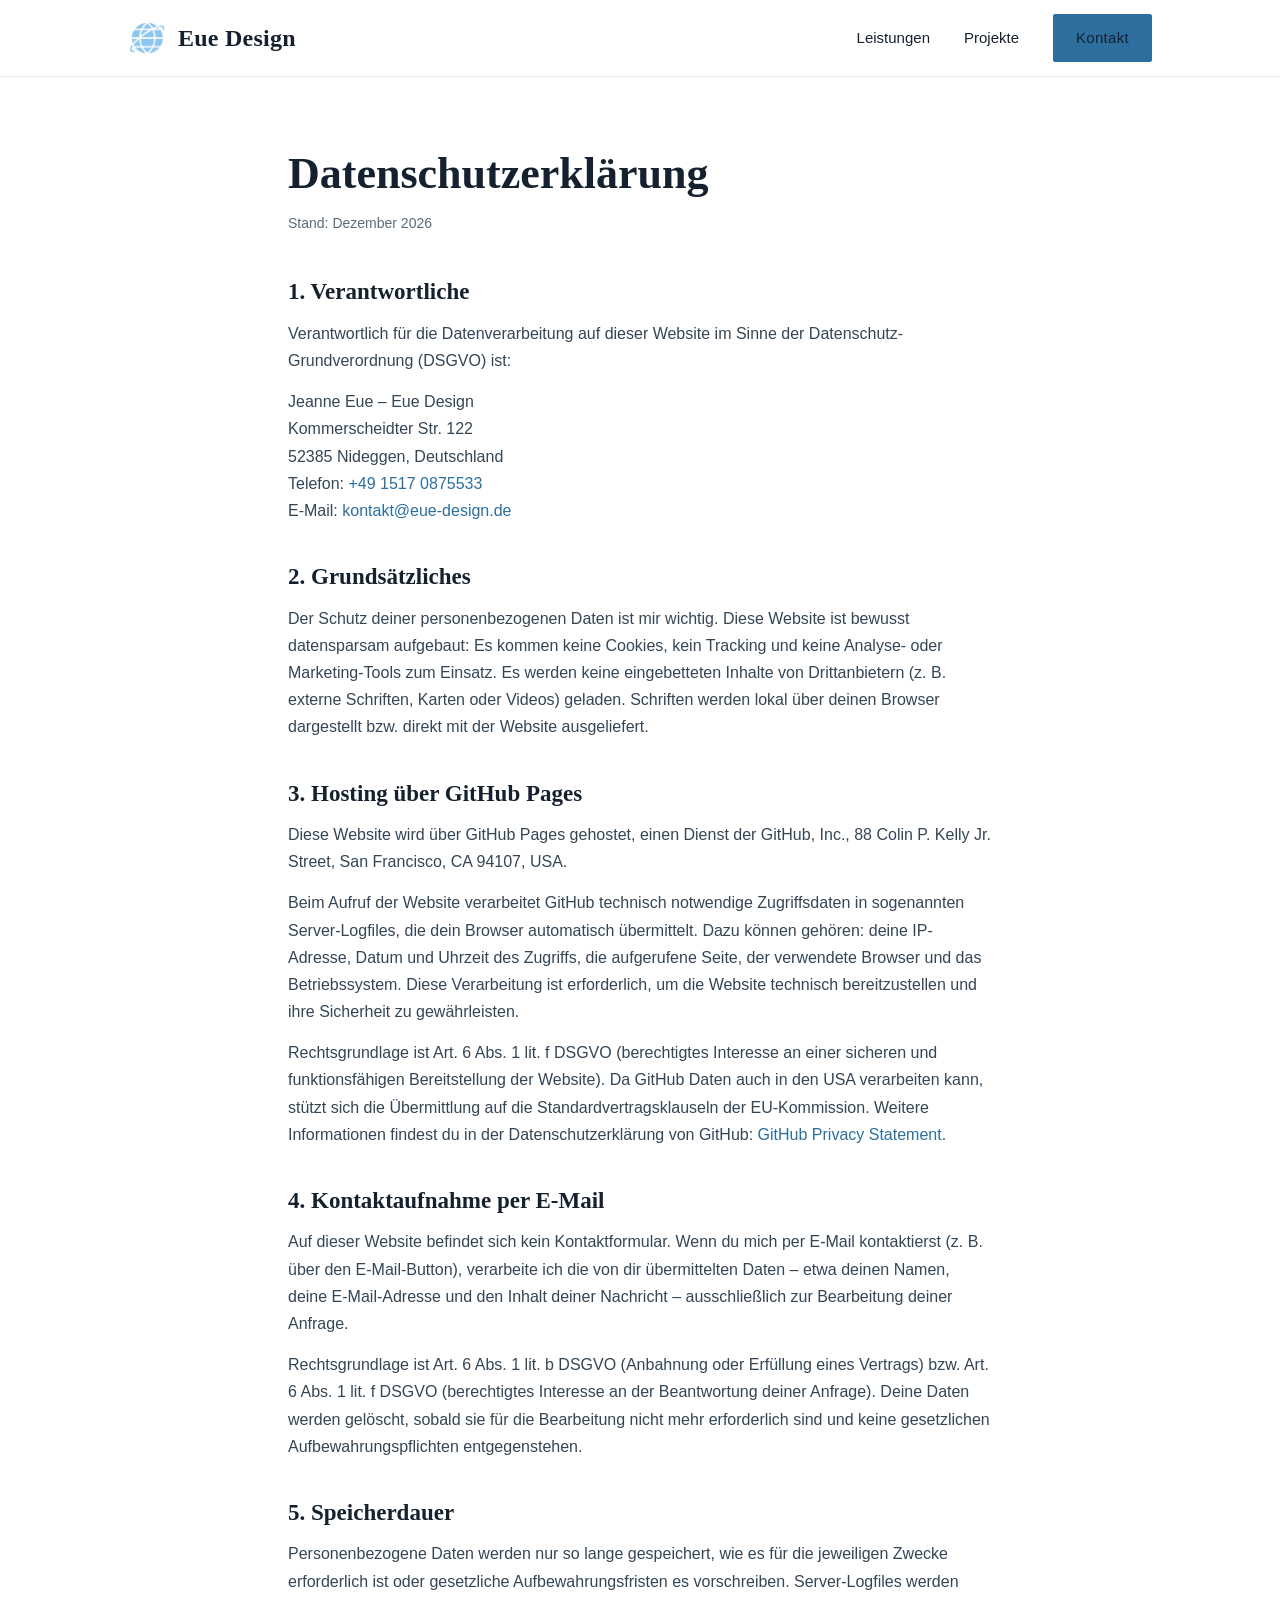
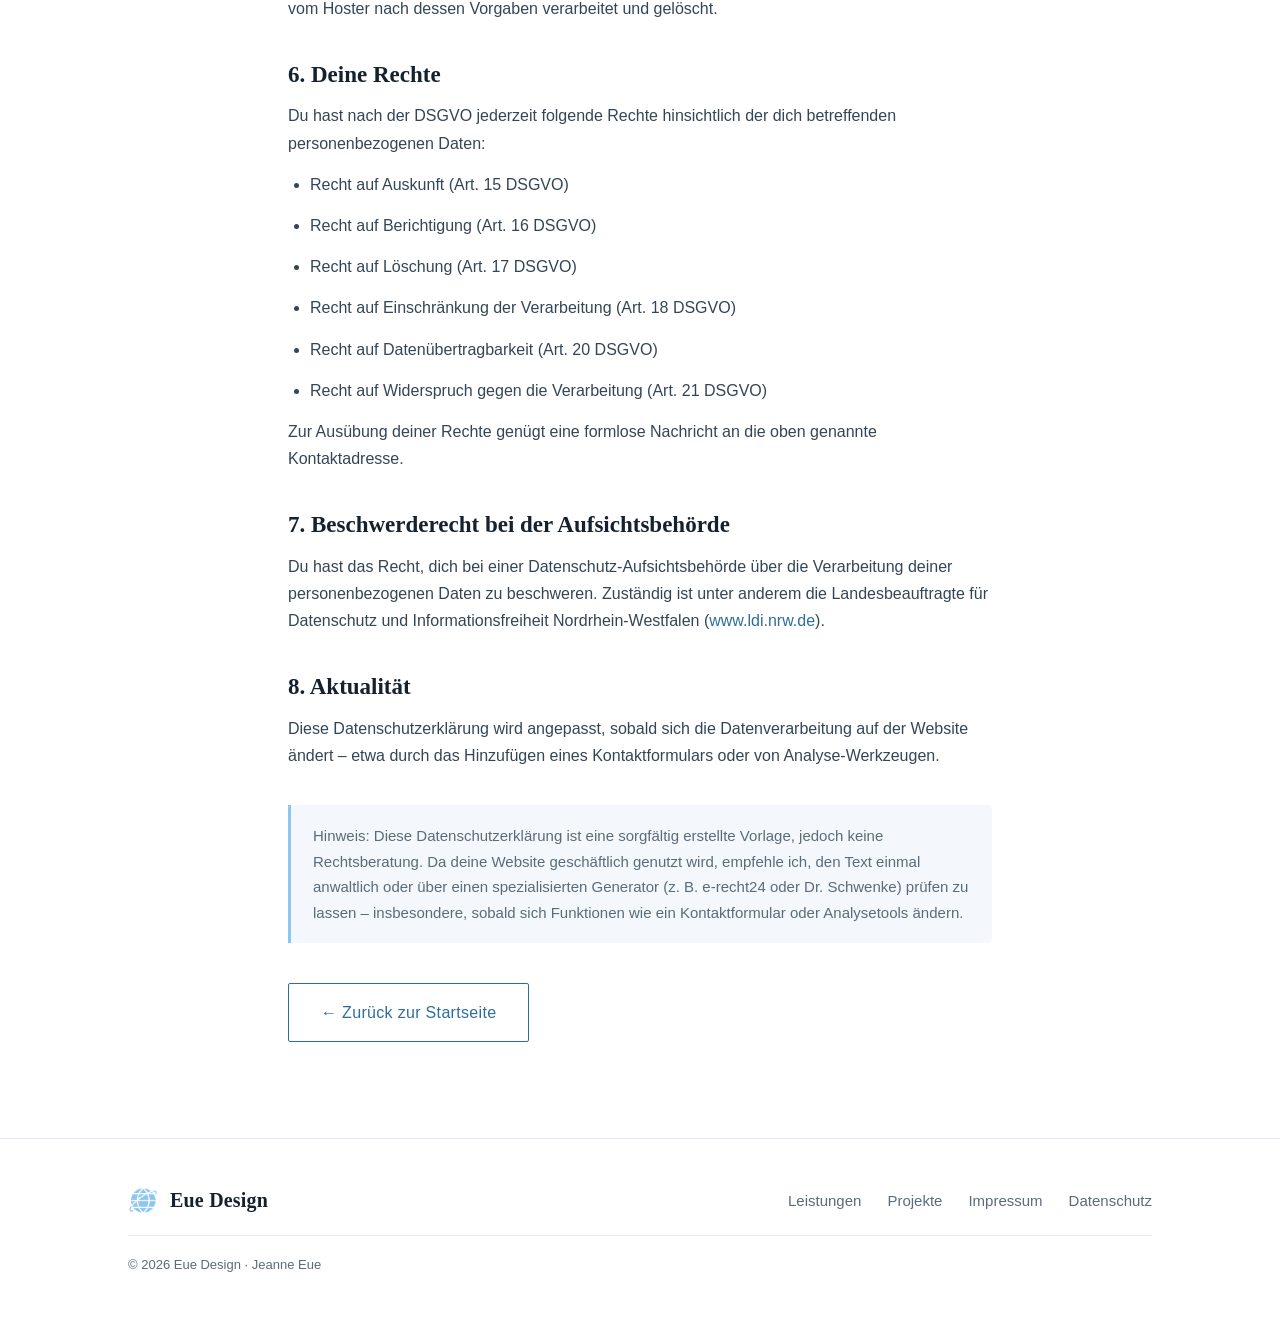
==== datenschutz.html @ 6520b59b "Erste Version" ====
<!DOCTYPE html>
<html lang="de">
<head>
  <meta charset="UTF-8">
  <meta name="viewport" content="width=device-width, initial-scale=1.0">
  <title>Datenschutzerklärung — Eue Design</title>
  <meta name="robots" content="noindex">
  <link rel="icon" type="image/png" href="assets/favicon.png">
  <link rel="stylesheet" href="styles.css">
</head>
<body>

  <header class="site-header">
    <div class="wrap">
      <a class="logo" href="index.html" aria-label="Eue Design Startseite">
        <img src="assets/globe.png" alt="">
        <span class="wordmark">Eue Design</span>
      </a>
      <nav class="nav" id="nav">
        <a href="index.html#leistungen">Leistungen</a>
        <a href="index.html#projekte">Projekte</a>
        <a class="btn btn-primary" href="index.html#kontakt">Kontakt</a>
      </nav>
    </div>
  </header>

  <main class="legal">
    <div class="wrap">
      <h1>Datenschutzerklärung</h1>
      <p class="updated">Stand: <span id="stand"></span></p>

      <h2>1. Verantwortliche</h2>
      <p>Verantwortlich für die Datenverarbeitung auf dieser Website im Sinne der Datenschutz-Grundverordnung (DSGVO) ist:</p>
      <p>
        Jeanne Eue – Eue Design<br>
        Kommerscheidter Str. 122<br>
        52385 Nideggen, Deutschland<br>
        Telefon: <a href="tel:+4915170875533">+49 1517 0875533</a><br>
        E-Mail: <a href="mailto:kontakt@eue-design.de">kontakt@eue-design.de</a>
      </p>

      <h2>2. Grundsätzliches</h2>
      <p>Der Schutz deiner personenbezogenen Daten ist mir wichtig. Diese Website ist bewusst datensparsam aufgebaut: Es kommen keine Cookies, kein Tracking und keine Analyse- oder Marketing-Tools zum Einsatz. Es werden keine eingebetteten Inhalte von Drittanbietern (z. B. externe Schriften, Karten oder Videos) geladen. Schriften werden lokal über deinen Browser dargestellt bzw. direkt mit der Website ausgeliefert.</p>

      <h2>3. Hosting über GitHub Pages</h2>
      <p>Diese Website wird über GitHub Pages gehostet, einen Dienst der GitHub, Inc., 88 Colin P. Kelly Jr. Street, San Francisco, CA 94107, USA.</p>
      <p>Beim Aufruf der Website verarbeitet GitHub technisch notwendige Zugriffsdaten in sogenannten Server-Logfiles, die dein Browser automatisch übermittelt. Dazu können gehören: deine IP-Adresse, Datum und Uhrzeit des Zugriffs, die aufgerufene Seite, der verwendete Browser und das Betriebssystem. Diese Verarbeitung ist erforderlich, um die Website technisch bereitzustellen und ihre Sicherheit zu gewährleisten.</p>
      <p>Rechtsgrundlage ist Art. 6 Abs. 1 lit. f DSGVO (berechtigtes Interesse an einer sicheren und funktionsfähigen Bereitstellung der Website). Da GitHub Daten auch in den USA verarbeiten kann, stützt sich die Übermittlung auf die Standardvertragsklauseln der EU-Kommission. Weitere Informationen findest du in der Datenschutzerklärung von GitHub: <a href="https://docs.github.com/de/site-policy/privacy-policies/github-general-privacy-statement" target="_blank" rel="noopener">GitHub Privacy Statement</a>.</p>

      <h2>4. Kontaktaufnahme per E-Mail</h2>
      <p>Auf dieser Website befindet sich kein Kontaktformular. Wenn du mich per E-Mail kontaktierst (z. B. über den E-Mail-Button), verarbeite ich die von dir übermittelten Daten – etwa deinen Namen, deine E-Mail-Adresse und den Inhalt deiner Nachricht – ausschließlich zur Bearbeitung deiner Anfrage.</p>
      <p>Rechtsgrundlage ist Art. 6 Abs. 1 lit. b DSGVO (Anbahnung oder Erfüllung eines Vertrags) bzw. Art. 6 Abs. 1 lit. f DSGVO (berechtigtes Interesse an der Beantwortung deiner Anfrage). Deine Daten werden gelöscht, sobald sie für die Bearbeitung nicht mehr erforderlich sind und keine gesetzlichen Aufbewahrungspflichten entgegenstehen.</p>

      <h2>5. Speicherdauer</h2>
      <p>Personenbezogene Daten werden nur so lange gespeichert, wie es für die jeweiligen Zwecke erforderlich ist oder gesetzliche Aufbewahrungsfristen es vorschreiben. Server-Logfiles werden vom Hoster nach dessen Vorgaben verarbeitet und gelöscht.</p>

      <h2>6. Deine Rechte</h2>
      <p>Du hast nach der DSGVO jederzeit folgende Rechte hinsichtlich der dich betreffenden personenbezogenen Daten:</p>
      <ul>
        <li>Recht auf Auskunft (Art. 15 DSGVO)</li>
        <li>Recht auf Berichtigung (Art. 16 DSGVO)</li>
        <li>Recht auf Löschung (Art. 17 DSGVO)</li>
        <li>Recht auf Einschränkung der Verarbeitung (Art. 18 DSGVO)</li>
        <li>Recht auf Datenübertragbarkeit (Art. 20 DSGVO)</li>
        <li>Recht auf Widerspruch gegen die Verarbeitung (Art. 21 DSGVO)</li>
      </ul>
      <p>Zur Ausübung deiner Rechte genügt eine formlose Nachricht an die oben genannte Kontaktadresse.</p>

      <h2>7. Beschwerderecht bei der Aufsichtsbehörde</h2>
      <p>Du hast das Recht, dich bei einer Datenschutz-Aufsichtsbehörde über die Verarbeitung deiner personenbezogenen Daten zu beschweren. Zuständig ist unter anderem die Landesbeauftragte für Datenschutz und Informationsfreiheit Nordrhein-Westfalen (<a href="https://www.ldi.nrw.de" target="_blank" rel="noopener">www.ldi.nrw.de</a>).</p>

      <h2>8. Aktualität</h2>
      <p>Diese Datenschutzerklärung wird angepasst, sobald sich die Datenverarbeitung auf der Website ändert – etwa durch das Hinzufügen eines Kontaktformulars oder von Analyse-Werkzeugen.</p>

      <div class="disclaimer">
        Hinweis: Diese Datenschutzerklärung ist eine sorgfältig erstellte Vorlage, jedoch keine Rechtsberatung. Da deine Website geschäftlich genutzt wird, empfehle ich, den Text einmal anwaltlich oder über einen spezialisierten Generator (z. B. e-recht24 oder Dr. Schwenke) prüfen zu lassen – insbesondere, sobald sich Funktionen wie ein Kontaktformular oder Analysetools ändern.
      </div>

      <a class="back btn btn-ghost" href="index.html">← Zurück zur Startseite</a>
    </div>
  </main>

  <footer class="site-footer">
    <div class="wrap">
      <a class="logo" href="index.html">
        <img src="assets/globe.png" alt="" style="width:30px;">
        <span class="wordmark">Eue Design</span>
      </a>
      <nav class="footer-links">
        <a href="index.html#leistungen">Leistungen</a>
        <a href="index.html#projekte">Projekte</a>
        <a href="impressum.html">Impressum</a>
        <a href="datenschutz.html">Datenschutz</a>
      </nav>
      <div class="footer-copy">© <span id="jahr"></span> Eue Design · Jeanne Eue</div>
    </div>
  </footer>
  <script>
    var d = new Date();
    document.getElementById('jahr').textContent = d.getFullYear();
    document.getElementById('stand').textContent =
      d.toLocaleDateString('de-DE', { month: 'long', year: 'numeric' });
  </script>
</body>
</html>
---- styles.css ----
/* =========================================================
   Eue Design — Stylesheet
   Farbpalette aus dem Logo abgeleitet.
   Keine externen Schriften/Anfragen (datenschutzfreundlich).
   ========================================================= */

/* --- OPTIONAL: Eigene Schriften selbst hosten -------------
   Möchtest du den exakten Logo-Look (z. B. Playfair Display)?
   Lade die .woff2-Dateien herunter, lege sie in /assets/fonts/
   und entferne die Kommentare unten. Dann bleibt alles lokal
   und datenschutzkonform (keine Google-Server).

@font-face {
  font-family: 'Playfair Display';
  src: url('assets/fonts/playfair-display.woff2') format('woff2');
  font-weight: 400 900;
  font-display: swap;
}
   Danach in --font-display 'Playfair Display' an erster Stelle ergänzen.
----------------------------------------------------------- */

:root {
  --ink:      #15212E;   /* Marineblau — Text & Überschriften */
  --accent:   #2C6E9E;   /* Tiefblau — Buttons, Links */
  --accent-d: #21567c;   /* Tiefblau dunkler — Hover */
  --sky:      #8CC7F1;   /* Logo-Blau — Akzente, Highlights */
  --soft:     #F4F8FC;   /* Soft-Blau — Flächen */
  --paper:    #FFFFFF;
  --muted:    #5A6B7B;   /* gedämpfter Text */
  --divider:  #E4EBF2;

  --font-display: 'Iowan Old Style', 'Palatino Linotype', 'Book Antiqua',
                  Palatino, Georgia, 'Times New Roman', serif;
  --font-body: -apple-system, BlinkMacSystemFont, 'Segoe UI', Roboto,
               Helvetica, Arial, sans-serif;

  --maxw: 1080px;
}

*, *::before, *::after { box-sizing: border-box; margin: 0; padding: 0; }

html { scroll-behavior: smooth; }

body {
  background: var(--paper);
  color: var(--ink);
  font-family: var(--font-body);
  font-size: 17px;
  line-height: 1.7;
  -webkit-font-smoothing: antialiased;
}

h1, h2, h3 { font-family: var(--font-display); font-weight: 700; line-height: 1.15; }

a { color: var(--accent); text-decoration: none; }
a:hover { color: var(--accent-d); }

img, svg { max-width: 100%; display: block; }

.wrap { max-width: var(--maxw); margin: 0 auto; padding: 0 28px; }

.eyebrow {
  font-family: var(--font-body);
  font-size: 13px;
  letter-spacing: 0.16em;
  text-transform: uppercase;
  color: var(--accent);
  font-weight: 600;
  margin-bottom: 14px;
}

/* --- Buttons ------------------------------------------- */
.btn {
  display: inline-block;
  font-family: var(--font-body);
  font-size: 16px;
  font-weight: 500;
  letter-spacing: 0.02em;
  padding: 15px 32px;
  border-radius: 2px;
  border: 1.5px solid var(--accent);
  cursor: pointer;
  transition: background .2s, color .2s, border-color .2s;
}
.btn-primary { background: var(--accent); color: #fff; }
.btn-primary:hover { background: var(--accent-d); border-color: var(--accent-d); color: #fff; }
.btn-ghost { background: transparent; color: var(--accent); }
.btn-ghost:hover { background: var(--accent); color: #fff; }

/* --- Header / Nav -------------------------------------- */
.site-header {
  position: sticky;
  top: 0;
  z-index: 50;
  background: rgba(255,255,255,0.92);
  backdrop-filter: saturate(140%) blur(8px);
  border-bottom: 1px solid var(--divider);
}
.site-header .wrap {
  display: flex;
  align-items: center;
  justify-content: space-between;
  height: 76px;
}
.logo {
  display: flex;
  align-items: center;
  gap: 12px;
  color: var(--ink);
}
.logo img { width: 38px; height: auto; }
.logo .wordmark {
  font-family: var(--font-display);
  font-size: 24px;
  font-weight: 700;
  letter-spacing: 0.01em;
}
.nav { display: flex; align-items: center; gap: 34px; }
.nav a {
  color: var(--ink);
  font-size: 15px;
  font-weight: 500;
  position: relative;
}
.nav a::after {
  content: '';
  position: absolute; left: 0; bottom: -6px;
  width: 0; height: 2px; background: var(--sky);
  transition: width .25s;
}
.nav a:hover::after { width: 100%; }
.nav .btn { padding: 10px 22px; font-size: 15px; }
.nav-toggle { display: none; background: none; border: none; cursor: pointer; color: var(--ink); }

/* --- Hero ---------------------------------------------- */
.hero {
  position: relative;
  overflow: hidden;
  background: var(--soft);
  border-bottom: 1px solid var(--divider);
}
.hero::after {           /* leiser Globus-Akzent */
  content: '';
  position: absolute;
  right: -120px; top: 50%;
  transform: translateY(-50%);
  width: 520px; height: 520px;
  background: url('assets/globe.png') no-repeat center / contain;
  opacity: 0.10;
  pointer-events: none;
}
.hero .wrap { padding-top: 96px; padding-bottom: 96px; position: relative; z-index: 1; }
.hero-inner { max-width: 680px; }
.hero h1 {
  font-size: clamp(40px, 6vw, 62px);
  margin-bottom: 22px;
}
.hero h1 .accent { color: var(--accent); }
.hero .lead {
  font-size: 21px;
  color: var(--muted);
  margin-bottom: 36px;
  max-width: 560px;
}
.hero-actions { display: flex; gap: 16px; flex-wrap: wrap; }

/* --- Section base -------------------------------------- */
section { padding: 92px 0; }
.section-head { max-width: 640px; margin-bottom: 56px; }
.section-head h2 { font-size: clamp(30px, 4vw, 40px); margin-bottom: 16px; }
.section-head p { color: var(--muted); font-size: 18px; }
.alt { background: var(--soft); }

/* --- Über mich ----------------------------------------- */
.about-grid {
  display: grid;
  grid-template-columns: 320px 1fr;
  gap: 60px;
  align-items: start;
}
.about-card {
  background: var(--ink);
  color: #fff;
  border-radius: 4px;
  padding: 40px 34px;
}
.about-card .globe {
  width: 76px; margin-bottom: 22px;
}
.about-card h3 {
  color: #fff; font-size: 24px; margin-bottom: 6px;
}
.about-card .role {
  color: var(--sky); font-size: 15px;
  letter-spacing: 0.04em; margin-bottom: 22px;
}
.about-card ul { list-style: none; }
.about-card li {
  padding: 9px 0;
  border-top: 1px solid rgba(255,255,255,0.12);
  font-size: 15px; color: #cfe2f2;
  display: flex; gap: 10px;
}
.about-card li::before { content: '→'; color: var(--sky); }
.about-text p { margin-bottom: 20px; color: #344656; font-size: 18px; }
.about-text p:first-child { font-size: 21px; color: var(--ink); }

/* --- Leistungen (Bausteine) ---------------------------- */
.bausteine {
  display: grid;
  grid-template-columns: repeat(4, 1fr);
  gap: 24px;
  margin-bottom: 80px;
}
.baustein {
  background: var(--paper);
  border: 1px solid var(--divider);
  border-radius: 4px;
  padding: 30px 26px;
  transition: transform .2s, box-shadow .2s, border-color .2s;
}
.baustein:hover {
  transform: translateY(-4px);
  border-color: var(--sky);
  box-shadow: 0 14px 30px rgba(21,33,46,0.07);
}
.baustein .num {
  font-family: var(--font-display);
  font-size: 15px; color: var(--sky); font-weight: 700;
}
.baustein h3 { font-size: 20px; margin: 10px 0 8px; }
.baustein p { font-size: 15px; color: var(--muted); }

/* --- Pakete -------------------------------------------- */
.pakete-head { margin-bottom: 36px; }
.pakete-head h3 { font-size: 26px; }
.pakete {
  display: grid;
  grid-template-columns: repeat(3, 1fr);
  gap: 26px;
  align-items: stretch;
}
.paket {
  border: 1px solid var(--divider);
  border-radius: 4px;
  padding: 38px 32px;
  background: var(--paper);
  display: flex; flex-direction: column;
}
.paket .label {
  font-size: 12px; letter-spacing: 0.14em; text-transform: uppercase;
  color: var(--muted); font-weight: 600; margin-bottom: 8px;
}
.paket .name { font-family: var(--font-display); font-size: 28px; font-weight: 700; }
.paket .tagline {
  color: var(--muted); font-size: 15px;
  padding-bottom: 24px; margin: 6px 0 24px;
  border-bottom: 1px solid var(--divider);
}
.paket .price {
  font-family: var(--font-display);
  font-size: 40px; font-weight: 700; color: var(--accent);
  line-height: 1;
}
.paket .price small { display:block; font-family: var(--font-body); font-size: 13px; font-weight: 400; color: var(--muted); margin-top: 6px; }
.paket ul { list-style: none; margin: 26px 0 30px; flex-grow: 1; }
.paket li {
  font-size: 15px; padding: 9px 0;
  border-bottom: 1px solid var(--divider);
  display: flex; gap: 11px; align-items: flex-start;
}
.paket li:last-child { border-bottom: none; }
.paket li::before { content: '✓'; color: var(--accent); font-weight: 700; flex-shrink: 0; }
.paket.featured {
  background: var(--ink);
  border-color: var(--ink);
  color: #fff;
  position: relative;
}
.paket.featured .name { color: #fff; }
.paket.featured .label { color: var(--sky); }
.paket.featured .tagline { color: #aebfcf; border-color: rgba(255,255,255,0.14); }
.paket.featured .price { color: var(--sky); }
.paket.featured li { border-color: rgba(255,255,255,0.12); color: #d8e6f2; }
.paket.featured li::before { color: var(--sky); }
.badge {
  position: absolute; top: 24px; right: 24px;
  background: var(--sky); color: var(--ink);
  font-size: 11px; font-weight: 700; letter-spacing: 0.08em;
  text-transform: uppercase; padding: 4px 11px; border-radius: 2px;
}

/* Redesign dezent */
.redesign-note {
  margin-top: 30px;
  border: 1px dashed var(--divider);
  border-radius: 4px;
  padding: 22px 26px;
  background: var(--paper);
  display: flex; flex-wrap: wrap; gap: 8px 18px; align-items: baseline;
}
.redesign-note .name { font-family: var(--font-display); font-size: 19px; font-weight: 700; }
.redesign-note p { color: var(--muted); font-size: 15px; flex: 1 1 320px; }
.redesign-note .price { color: var(--accent); font-weight: 600; }

/* --- Wartung ------------------------------------------- */
.wartung { margin-top: 80px; }
.wartung-grid {
  display: grid; grid-template-columns: repeat(2, 1fr); gap: 26px;
}
.wartung-card {
  border: 1px solid var(--divider); border-radius: 4px;
  padding: 30px 32px; background: var(--paper);
}
.wartung-card.plus { background: var(--soft); border-color: var(--sky); }
.wartung-card .for { font-size: 12px; letter-spacing: 0.12em; text-transform: uppercase; color: var(--muted); }
.wartung-card .name { font-family: var(--font-display); font-size: 21px; font-weight: 700; margin: 4px 0 2px; }
.wartung-card .price { font-family: var(--font-display); font-size: 26px; font-weight: 700; color: var(--accent); margin-bottom: 16px; }
.wartung-card .price small { font-family: var(--font-body); font-size: 13px; font-weight: 400; color: var(--muted); }
.wartung-card ul { list-style: none; }
.wartung-card li { font-size: 15px; color: var(--muted); padding: 5px 0; display: flex; gap: 10px; }
.wartung-card li::before { content: '·'; color: var(--accent); font-weight: 700; }

/* --- Projekte ------------------------------------------ */
.projekte-grid { display: grid; grid-template-columns: repeat(2, 1fr); gap: 36px; }
.projekt {
  border: 1px solid var(--divider); border-radius: 6px; overflow: hidden;
  background: var(--paper); transition: box-shadow .2s, transform .2s;
}
.projekt:hover { transform: translateY(-4px); box-shadow: 0 18px 40px rgba(21,33,46,0.09); }
.projekt .thumb { aspect-ratio: 800 / 560; background: var(--soft); }
.projekt .thumb img { width: 100%; height: 100%; object-fit: cover; }
.projekt .body { padding: 28px 30px 32px; }
.projekt .kind { font-size: 12px; letter-spacing: 0.12em; text-transform: uppercase; color: var(--accent); font-weight: 600; }
.projekt h3 { font-size: 23px; margin: 8px 0 10px; }
.projekt p { color: var(--muted); font-size: 16px; }

/* --- Kontakt CTA --------------------------------------- */
.cta {
  background: var(--ink);
  color: #fff;
  text-align: center;
  position: relative; overflow: hidden;
}
.cta::after {
  content: ''; position: absolute; left: 50%; top: -160px;
  transform: translateX(-50%);
  width: 520px; height: 520px;
  background: url('assets/globe.png') no-repeat center / contain;
  opacity: 0.08; pointer-events: none;
}
.cta .wrap { position: relative; z-index: 1; }
.cta h2 { color: #fff; font-size: clamp(32px, 5vw, 46px); margin-bottom: 18px; }
.cta p { color: #b9cad9; font-size: 19px; max-width: 540px; margin: 0 auto 36px; }
.cta .btn-primary { background: var(--sky); color: var(--ink); border-color: var(--sky); }
.cta .btn-primary:hover { background: #fff; border-color: #fff; }
.cta .mail { display: block; margin-top: 22px; color: var(--sky); font-size: 15px; }

/* --- Footer -------------------------------------------- */
.site-footer {
  background: var(--paper);
  border-top: 1px solid var(--divider);
  padding: 44px 0;
}
.site-footer .wrap {
  display: flex; justify-content: space-between; align-items: center;
  flex-wrap: wrap; gap: 18px;
}
.site-footer .logo .wordmark { font-size: 20px; }
.footer-links { display: flex; gap: 26px; flex-wrap: wrap; }
.footer-links a { color: var(--muted); font-size: 15px; }
.footer-links a:hover { color: var(--accent); }
.footer-copy { width: 100%; color: var(--muted); font-size: 13px; padding-top: 18px; border-top: 1px solid var(--divider); }

/* --- Rechtsseiten (Impressum/Datenschutz) -------------- */
.legal { padding: 72px 0 96px; }
.legal .wrap { max-width: 760px; }
.legal h1 { font-size: clamp(32px, 5vw, 44px); margin-bottom: 12px; }
.legal .updated { color: var(--muted); font-size: 14px; margin-bottom: 44px; }
.legal h2 { font-size: 23px; margin: 40px 0 14px; }
.legal h3 { font-size: 18px; margin: 26px 0 8px; font-family: var(--font-body); font-weight: 600; }
.legal p, .legal li { color: #344656; font-size: 16px; margin-bottom: 14px; }
.legal ul { padding-left: 22px; margin-bottom: 14px; }
.legal a { word-break: break-word; }
.legal .back { display: inline-block; margin-top: 40px; }
.legal .disclaimer {
  background: var(--soft); border-left: 3px solid var(--sky);
  padding: 18px 22px; border-radius: 0 4px 4px 0; font-size: 15px; color: var(--muted);
  margin-top: 36px;
}

/* --- Responsive ---------------------------------------- */
@media (max-width: 900px) {
  .bausteine { grid-template-columns: repeat(2, 1fr); }
  .pakete { grid-template-columns: 1fr; }
  .about-grid { grid-template-columns: 1fr; gap: 36px; }
  .wartung-grid, .projekte-grid { grid-template-columns: 1fr; }
}
@media (max-width: 680px) {
  body { font-size: 16px; }
  .nav { display: none; }
  .nav.open {
    display: flex; flex-direction: column; align-items: flex-start;
    position: absolute; top: 76px; left: 0; right: 0;
    background: var(--paper); border-bottom: 1px solid var(--divider);
    padding: 22px 28px; gap: 18px;
  }
  .nav-toggle { display: block; }
  .bausteine { grid-template-columns: 1fr; }
  section { padding: 64px 0; }
  .hero .wrap { padding-top: 64px; padding-bottom: 64px; }
}

@media (prefers-reduced-motion: reduce) {
  html { scroll-behavior: auto; }
  * { transition: none !important; }
}
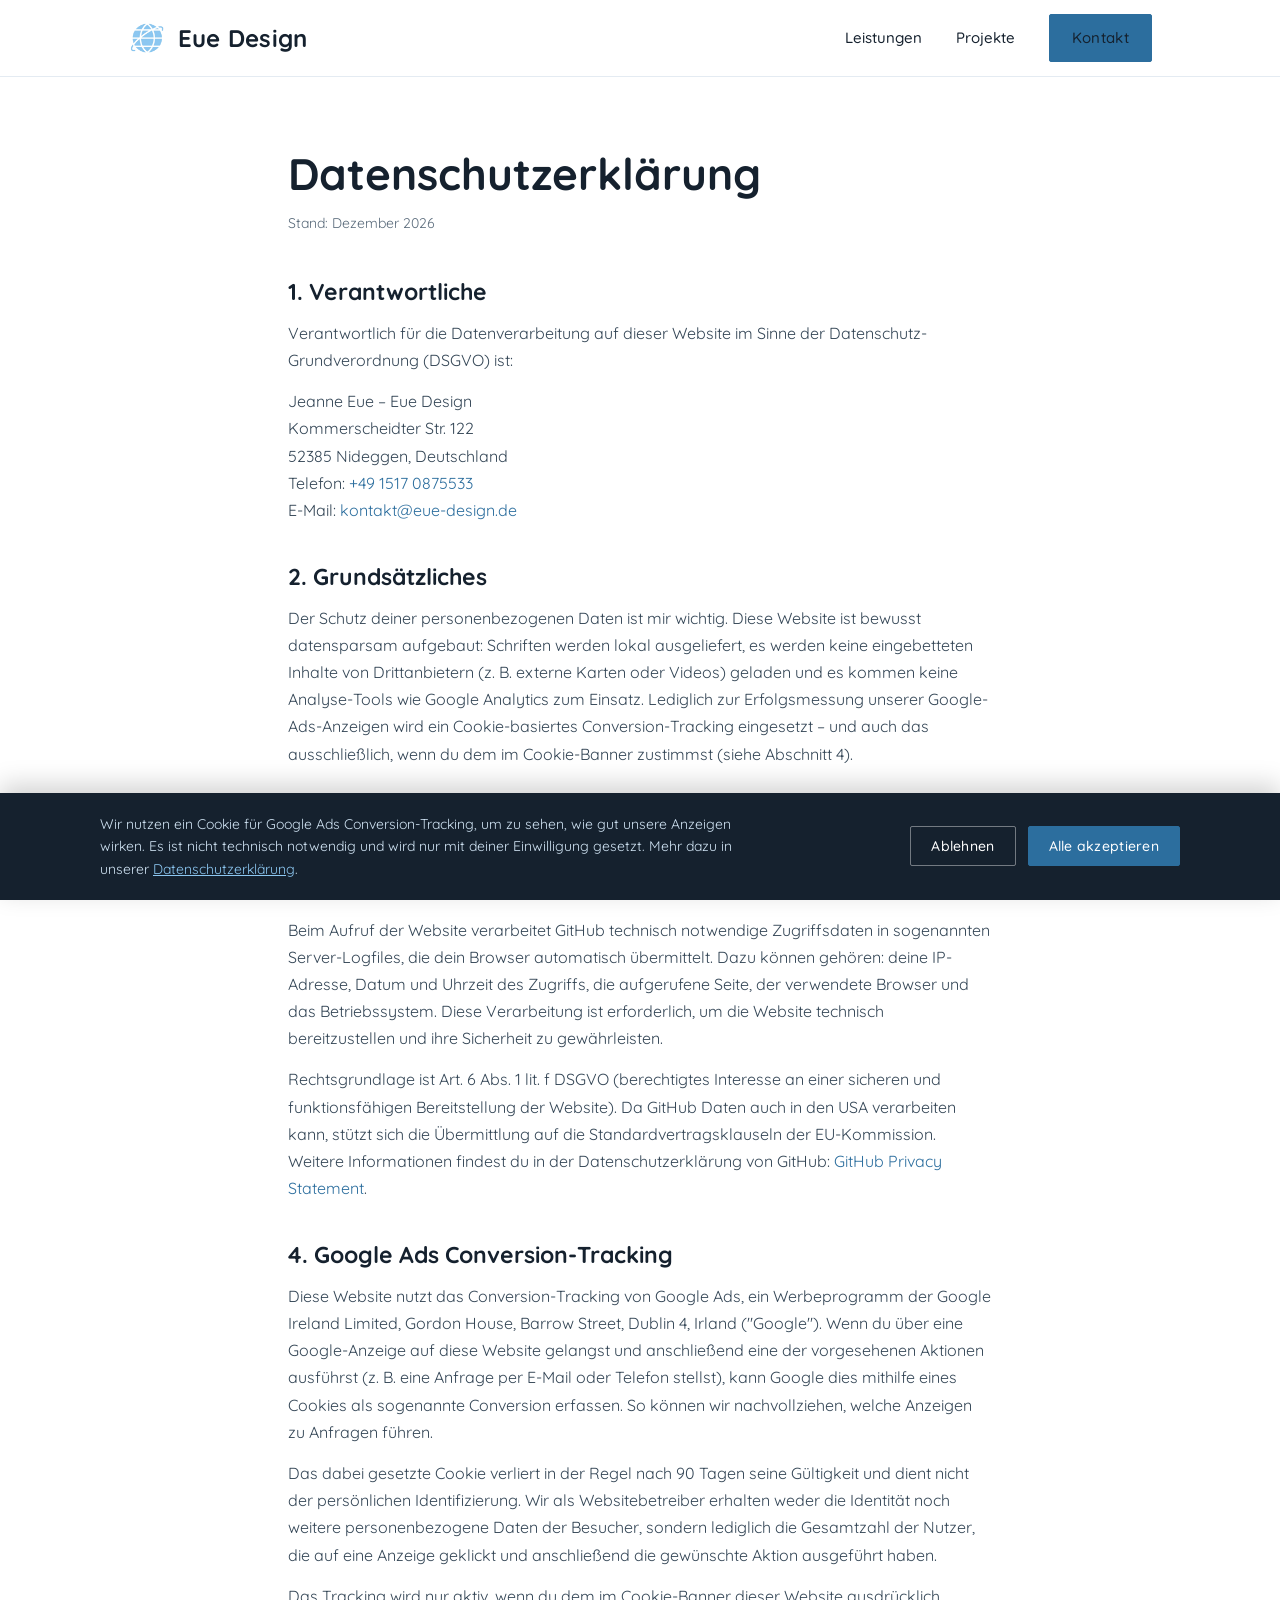
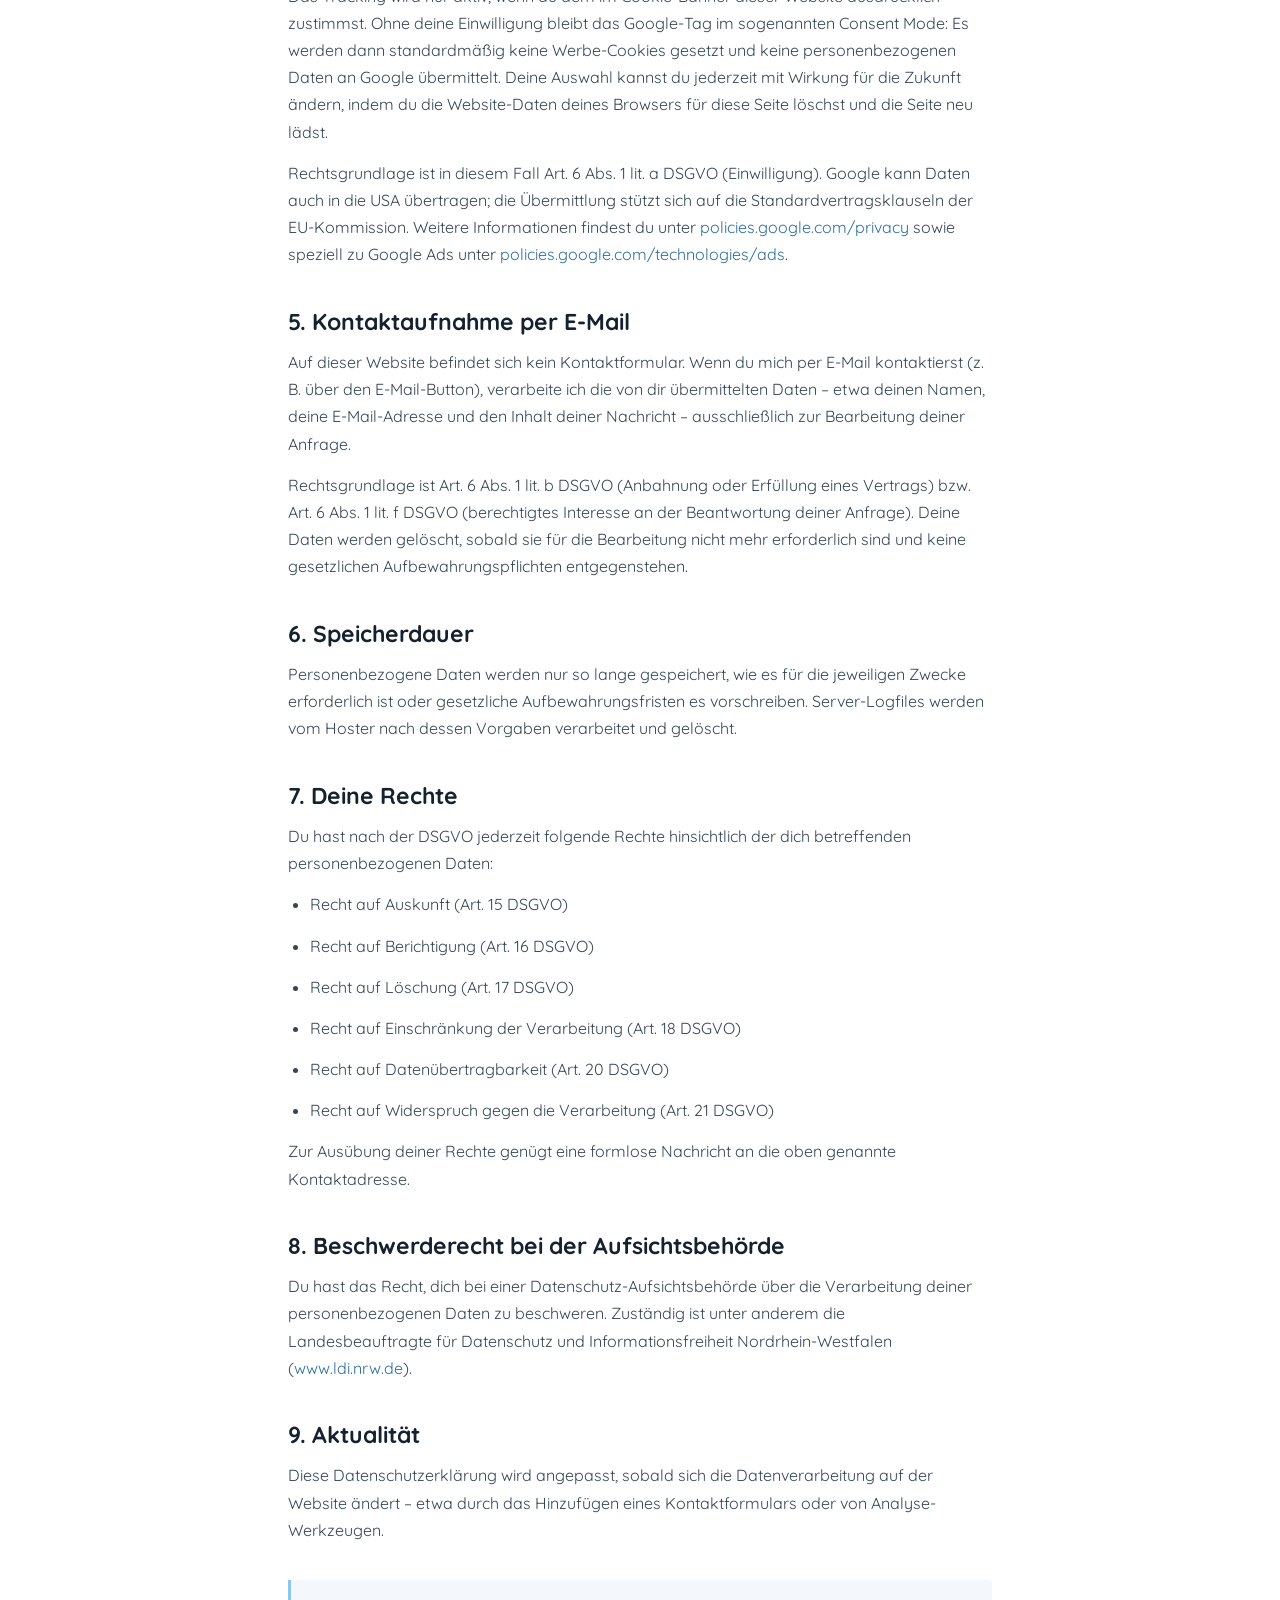
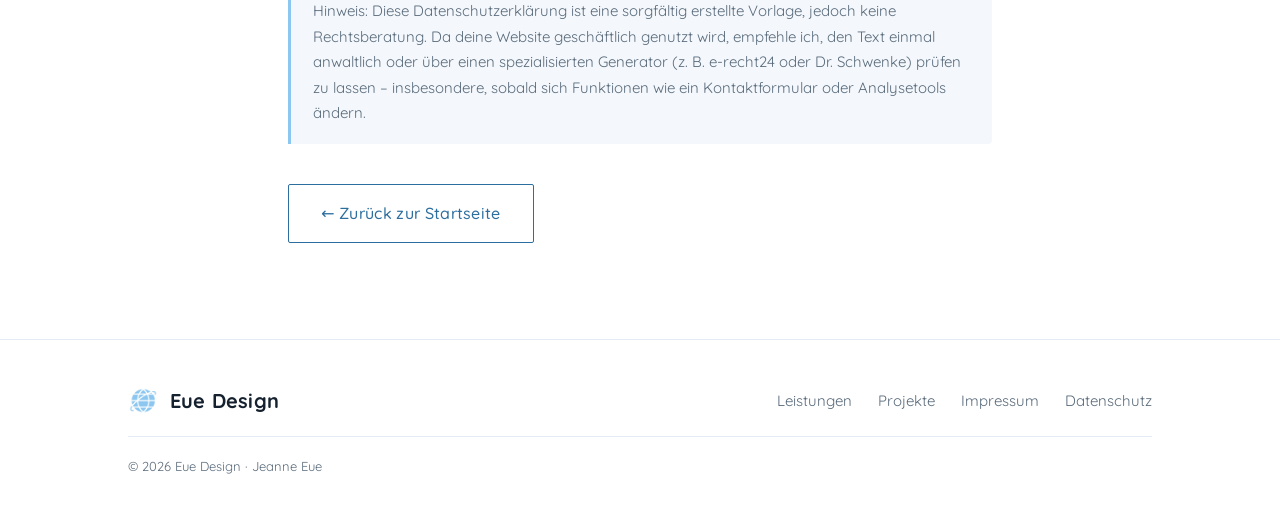
==== commit d4196b20: "claude_16.08." ====
--- a/datenschutz.html
+++ b/datenschutz.html
@@ -2,6 +2,23 @@
 <html lang="de">
 <head>
   <meta charset="UTF-8">
+  <!-- Google tag (gtag.js) — Consent Mode v2: Standard verweigert, bis eine
+       Einwilligung (Cookie-Banner) vorliegt. Siehe Hinweis dazu im Chat. -->
+  <script>
+    window.dataLayer = window.dataLayer || [];
+    function gtag(){dataLayer.push(arguments);}
+    gtag('consent', 'default', {
+      'ad_storage': 'denied',
+      'ad_user_data': 'denied',
+      'ad_personalization': 'denied',
+      'analytics_storage': 'denied'
+    });
+  </script>
+  <script async src="https://www.googletagmanager.com/gtag/js?id=AW-18000222851"></script>
+  <script>
+    gtag('js', new Date());
+    gtag('config', 'AW-18000222851');
+  </script>
   <meta name="viewport" content="width=device-width, initial-scale=1.0">
   <title>Datenschutzerklärung — Eue Design</title>
   <meta name="robots" content="noindex">
@@ -40,21 +57,27 @@
       </p>
 
       <h2>2. Grundsätzliches</h2>
-      <p>Der Schutz deiner personenbezogenen Daten ist mir wichtig. Diese Website ist bewusst datensparsam aufgebaut: Es kommen keine Cookies, kein Tracking und keine Analyse- oder Marketing-Tools zum Einsatz. Es werden keine eingebetteten Inhalte von Drittanbietern (z. B. externe Schriften, Karten oder Videos) geladen. Schriften werden lokal über deinen Browser dargestellt bzw. direkt mit der Website ausgeliefert.</p>
+      <p>Der Schutz deiner personenbezogenen Daten ist mir wichtig. Diese Website ist bewusst datensparsam aufgebaut: Schriften werden lokal ausgeliefert, es werden keine eingebetteten Inhalte von Drittanbietern (z. B. externe Karten oder Videos) geladen und es kommen keine Analyse-Tools wie Google Analytics zum Einsatz. Lediglich zur Erfolgsmessung unserer Google-Ads-Anzeigen wird ein Cookie-basiertes Conversion-Tracking eingesetzt – und auch das ausschließlich, wenn du dem im Cookie-Banner zustimmst (siehe Abschnitt 4).</p>
 
       <h2>3. Hosting über GitHub Pages</h2>
       <p>Diese Website wird über GitHub Pages gehostet, einen Dienst der GitHub, Inc., 88 Colin P. Kelly Jr. Street, San Francisco, CA 94107, USA.</p>
       <p>Beim Aufruf der Website verarbeitet GitHub technisch notwendige Zugriffsdaten in sogenannten Server-Logfiles, die dein Browser automatisch übermittelt. Dazu können gehören: deine IP-Adresse, Datum und Uhrzeit des Zugriffs, die aufgerufene Seite, der verwendete Browser und das Betriebssystem. Diese Verarbeitung ist erforderlich, um die Website technisch bereitzustellen und ihre Sicherheit zu gewährleisten.</p>
       <p>Rechtsgrundlage ist Art. 6 Abs. 1 lit. f DSGVO (berechtigtes Interesse an einer sicheren und funktionsfähigen Bereitstellung der Website). Da GitHub Daten auch in den USA verarbeiten kann, stützt sich die Übermittlung auf die Standardvertragsklauseln der EU-Kommission. Weitere Informationen findest du in der Datenschutzerklärung von GitHub: <a href="https://docs.github.com/de/site-policy/privacy-policies/github-general-privacy-statement" target="_blank" rel="noopener">GitHub Privacy Statement</a>.</p>
 
-      <h2>4. Kontaktaufnahme per E-Mail</h2>
+      <h2>4. Google Ads Conversion-Tracking</h2>
+      <p>Diese Website nutzt das Conversion-Tracking von Google Ads, ein Werbeprogramm der Google Ireland Limited, Gordon House, Barrow Street, Dublin 4, Irland ("Google"). Wenn du über eine Google-Anzeige auf diese Website gelangst und anschließend eine der vorgesehenen Aktionen ausführst (z. B. eine Anfrage per E-Mail oder Telefon stellst), kann Google dies mithilfe eines Cookies als sogenannte Conversion erfassen. So können wir nachvollziehen, welche Anzeigen zu Anfragen führen.</p>
+      <p>Das dabei gesetzte Cookie verliert in der Regel nach 90 Tagen seine Gültigkeit und dient nicht der persönlichen Identifizierung. Wir als Websitebetreiber erhalten weder die Identität noch weitere personenbezogene Daten der Besucher, sondern lediglich die Gesamtzahl der Nutzer, die auf eine Anzeige geklickt und anschließend die gewünschte Aktion ausgeführt haben.</p>
+      <p>Das Tracking wird nur aktiv, wenn du dem im Cookie-Banner dieser Website ausdrücklich zustimmst. Ohne deine Einwilligung bleibt das Google-Tag im sogenannten Consent Mode: Es werden dann standardmäßig keine Werbe-Cookies gesetzt und keine personenbezogenen Daten an Google übermittelt. Deine Auswahl kannst du jederzeit mit Wirkung für die Zukunft ändern, indem du die Website-Daten deines Browsers für diese Seite löschst und die Seite neu lädst.</p>
+      <p>Rechtsgrundlage ist in diesem Fall Art. 6 Abs. 1 lit. a DSGVO (Einwilligung). Google kann Daten auch in die USA übertragen; die Übermittlung stützt sich auf die Standardvertragsklauseln der EU-Kommission. Weitere Informationen findest du unter <a href="https://policies.google.com/privacy" target="_blank" rel="noopener">policies.google.com/privacy</a> sowie speziell zu Google Ads unter <a href="https://policies.google.com/technologies/ads" target="_blank" rel="noopener">policies.google.com/technologies/ads</a>.</p>
+
+      <h2>5. Kontaktaufnahme per E-Mail</h2>
       <p>Auf dieser Website befindet sich kein Kontaktformular. Wenn du mich per E-Mail kontaktierst (z. B. über den E-Mail-Button), verarbeite ich die von dir übermittelten Daten – etwa deinen Namen, deine E-Mail-Adresse und den Inhalt deiner Nachricht – ausschließlich zur Bearbeitung deiner Anfrage.</p>
       <p>Rechtsgrundlage ist Art. 6 Abs. 1 lit. b DSGVO (Anbahnung oder Erfüllung eines Vertrags) bzw. Art. 6 Abs. 1 lit. f DSGVO (berechtigtes Interesse an der Beantwortung deiner Anfrage). Deine Daten werden gelöscht, sobald sie für die Bearbeitung nicht mehr erforderlich sind und keine gesetzlichen Aufbewahrungspflichten entgegenstehen.</p>
 
-      <h2>5. Speicherdauer</h2>
+      <h2>6. Speicherdauer</h2>
       <p>Personenbezogene Daten werden nur so lange gespeichert, wie es für die jeweiligen Zwecke erforderlich ist oder gesetzliche Aufbewahrungsfristen es vorschreiben. Server-Logfiles werden vom Hoster nach dessen Vorgaben verarbeitet und gelöscht.</p>
 
-      <h2>6. Deine Rechte</h2>
+      <h2>7. Deine Rechte</h2>
       <p>Du hast nach der DSGVO jederzeit folgende Rechte hinsichtlich der dich betreffenden personenbezogenen Daten:</p>
       <ul>
         <li>Recht auf Auskunft (Art. 15 DSGVO)</li>
@@ -66,10 +89,10 @@
       </ul>
       <p>Zur Ausübung deiner Rechte genügt eine formlose Nachricht an die oben genannte Kontaktadresse.</p>
 
-      <h2>7. Beschwerderecht bei der Aufsichtsbehörde</h2>
+      <h2>8. Beschwerderecht bei der Aufsichtsbehörde</h2>
       <p>Du hast das Recht, dich bei einer Datenschutz-Aufsichtsbehörde über die Verarbeitung deiner personenbezogenen Daten zu beschweren. Zuständig ist unter anderem die Landesbeauftragte für Datenschutz und Informationsfreiheit Nordrhein-Westfalen (<a href="https://www.ldi.nrw.de" target="_blank" rel="noopener">www.ldi.nrw.de</a>).</p>
 
-      <h2>8. Aktualität</h2>
+      <h2>9. Aktualität</h2>
       <p>Diese Datenschutzerklärung wird angepasst, sobald sich die Datenverarbeitung auf der Website ändert – etwa durch das Hinzufügen eines Kontaktformulars oder von Analyse-Werkzeugen.</p>
 
       <div class="disclaimer">
@@ -101,5 +124,62 @@
     document.getElementById('stand').textContent =
       d.toLocaleDateString('de-DE', { month: 'long', year: 'numeric' });
   </script>
+
+  <!-- COOKIE-CONSENT-BANNER (Google Ads Conversion-Tracking) -->
+  <div class="cookie-banner" id="cookieBanner" role="dialog" aria-live="polite" aria-label="Cookie-Einwilligung">
+    <div class="cookie-banner-inner">
+      <p>Wir nutzen ein Cookie für Google Ads Conversion-Tracking, um zu sehen, wie gut unsere Anzeigen wirken. Es ist nicht technisch notwendig und wird nur mit deiner Einwilligung gesetzt. Mehr dazu in unserer <a href="datenschutz.html">Datenschutzerklärung</a>.</p>
+      <div class="cookie-banner-actions">
+        <button type="button" class="btn btn-ghost" id="cookieDecline">Ablehnen</button>
+        <button type="button" class="btn btn-primary" id="cookieAccept">Alle akzeptieren</button>
+      </div>
+    </div>
+  </div>
+  <script>
+    (function () {
+      var KEY = 'eue_cookie_consent'; // 'granted' | 'denied'
+      var banner = document.getElementById('cookieBanner');
+      if (!banner) return;
+
+      function applyConsent(state) {
+        if (typeof gtag === 'function') {
+          gtag('consent', 'update', {
+            'ad_storage': state,
+            'ad_user_data': state,
+            'ad_personalization': state,
+            'analytics_storage': state
+          });
+        }
+      }
+      function hideBanner() {
+        banner.classList.remove('visible');
+        document.body.classList.remove('cookie-banner-open');
+      }
+      function showBanner() {
+        banner.classList.add('visible');
+        document.body.classList.add('cookie-banner-open');
+      }
+
+      var saved = null;
+      try { saved = localStorage.getItem(KEY); } catch (e) {}
+
+      if (saved === 'granted' || saved === 'denied') {
+        applyConsent(saved);
+      } else {
+        showBanner();
+      }
+
+      document.getElementById('cookieAccept').addEventListener('click', function () {
+        try { localStorage.setItem(KEY, 'granted'); } catch (e) {}
+        applyConsent('granted');
+        hideBanner();
+      });
+      document.getElementById('cookieDecline').addEventListener('click', function () {
+        try { localStorage.setItem(KEY, 'denied'); } catch (e) {}
+        applyConsent('denied');
+        hideBanner();
+      });
+    })();
+  </script>
 </body>
 </html>
--- a/styles.css
+++ b/styles.css
@@ -4,20 +4,39 @@
    Keine externen Schriften/Anfragen (datenschutzfreundlich).
    ========================================================= */
 
-/* --- OPTIONAL: Eigene Schriften selbst hosten -------------
-   Möchtest du den exakten Logo-Look (z. B. Playfair Display)?
-   Lade die .woff2-Dateien herunter, lege sie in /assets/fonts/
-   und entferne die Kommentare unten. Dann bleibt alles lokal
-   und datenschutzkonform (keine Google-Server).
-
+/* --- Schrift: Quicksand (selbst-gehostet, datenschutzkonform) ---
+   Die drei Schriftdateien gehören in /assets/fonts/.
+   Falls sie noch fehlen, greift automatisch eine ähnliche
+   Ersatzschrift – siehe Anleitung in assets/fonts/ANLEITUNG.txt.
+----------------------------------------------------------------- */
 @font-face {
-  font-family: 'Playfair Display';
-  src: url('assets/fonts/playfair-display.woff2') format('woff2');
-  font-weight: 400 900;
+  font-family: 'Quicksand';
+  src: url('assets/fonts/quicksand-regular.woff2') format('woff2');
+  font-weight: 400;
+  font-style: normal;
   font-display: swap;
 }
-   Danach in --font-display 'Playfair Display' an erster Stelle ergänzen.
------------------------------------------------------------ */
+@font-face {
+  font-family: 'Quicksand';
+  src: url('assets/fonts/quicksand-medium.woff2') format('woff2');
+  font-weight: 500;
+  font-style: normal;
+  font-display: swap;
+}
+@font-face {
+  font-family: 'Quicksand';
+  src: url('assets/fonts/quicksand-semibold.woff2') format('woff2');
+  font-weight: 600;
+  font-style: normal;
+  font-display: swap;
+}
+@font-face {
+  font-family: 'Quicksand';
+  src: url('assets/fonts/quicksand-bold.woff2') format('woff2');
+  font-weight: 700;
+  font-style: normal;
+  font-display: swap;
+}
 
 :root {
   --ink:      #15212E;   /* Marineblau — Text & Überschriften */
@@ -29,10 +48,10 @@
   --muted:    #5A6B7B;   /* gedämpfter Text */
   --divider:  #E4EBF2;
 
-  --font-display: 'Iowan Old Style', 'Palatino Linotype', 'Book Antiqua',
-                  Palatino, Georgia, 'Times New Roman', serif;
-  --font-body: -apple-system, BlinkMacSystemFont, 'Segoe UI', Roboto,
-               Helvetica, Arial, sans-serif;
+  /* Eine Schrift für alles – abgeleitet vom Logo.
+     Fallback (Trebuchet/Segoe) wirkt, bis die Quicksand-Dateien da sind. */
+  --font-display: 'Quicksand', 'Trebuchet MS', 'Segoe UI', system-ui, sans-serif;
+  --font-body:    'Quicksand', 'Trebuchet MS', 'Segoe UI', system-ui, sans-serif;
 
   --maxw: 1080px;
 }
@@ -415,3 +434,29 @@
   html { scroll-behavior: auto; }
   * { transition: none !important; }
 }
+
+/* --- Cookie-Consent-Banner (Google Ads Conversion-Tracking) --- */
+.cookie-banner {
+  position: fixed; left: 0; right: 0; bottom: 0; z-index: 200;
+  background: var(--ink); color: #fff;
+  padding: 20px 24px;
+  box-shadow: 0 -8px 24px rgba(0,0,0,0.18);
+  display: none;
+}
+.cookie-banner.visible { display: block; }
+.cookie-banner-inner {
+  max-width: var(--maxw); margin: 0 auto;
+  display: flex; flex-wrap: wrap; align-items: center; justify-content: space-between; gap: 18px;
+}
+.cookie-banner-inner p { color: #cfe2f2; font-size: 14px; max-width: 640px; margin: 0; line-height: 1.6; }
+.cookie-banner-inner a { color: var(--sky); text-decoration: underline; }
+.cookie-banner-actions { display: flex; gap: 12px; flex-shrink: 0; }
+.cookie-banner-actions .btn { padding: 10px 20px; font-size: 14px; }
+.cookie-banner-actions .btn-ghost { border-color: rgba(255,255,255,0.4); color: #fff; }
+.cookie-banner-actions .btn-ghost:hover { background: rgba(255,255,255,0.12); color: #fff; }
+body.cookie-banner-open .mobile-cta { display: none !important; }
+@media (max-width: 680px) {
+  .cookie-banner-inner { flex-direction: column; align-items: stretch; text-align: left; }
+  .cookie-banner-actions { justify-content: stretch; }
+  .cookie-banner-actions .btn { flex: 1; }
+}
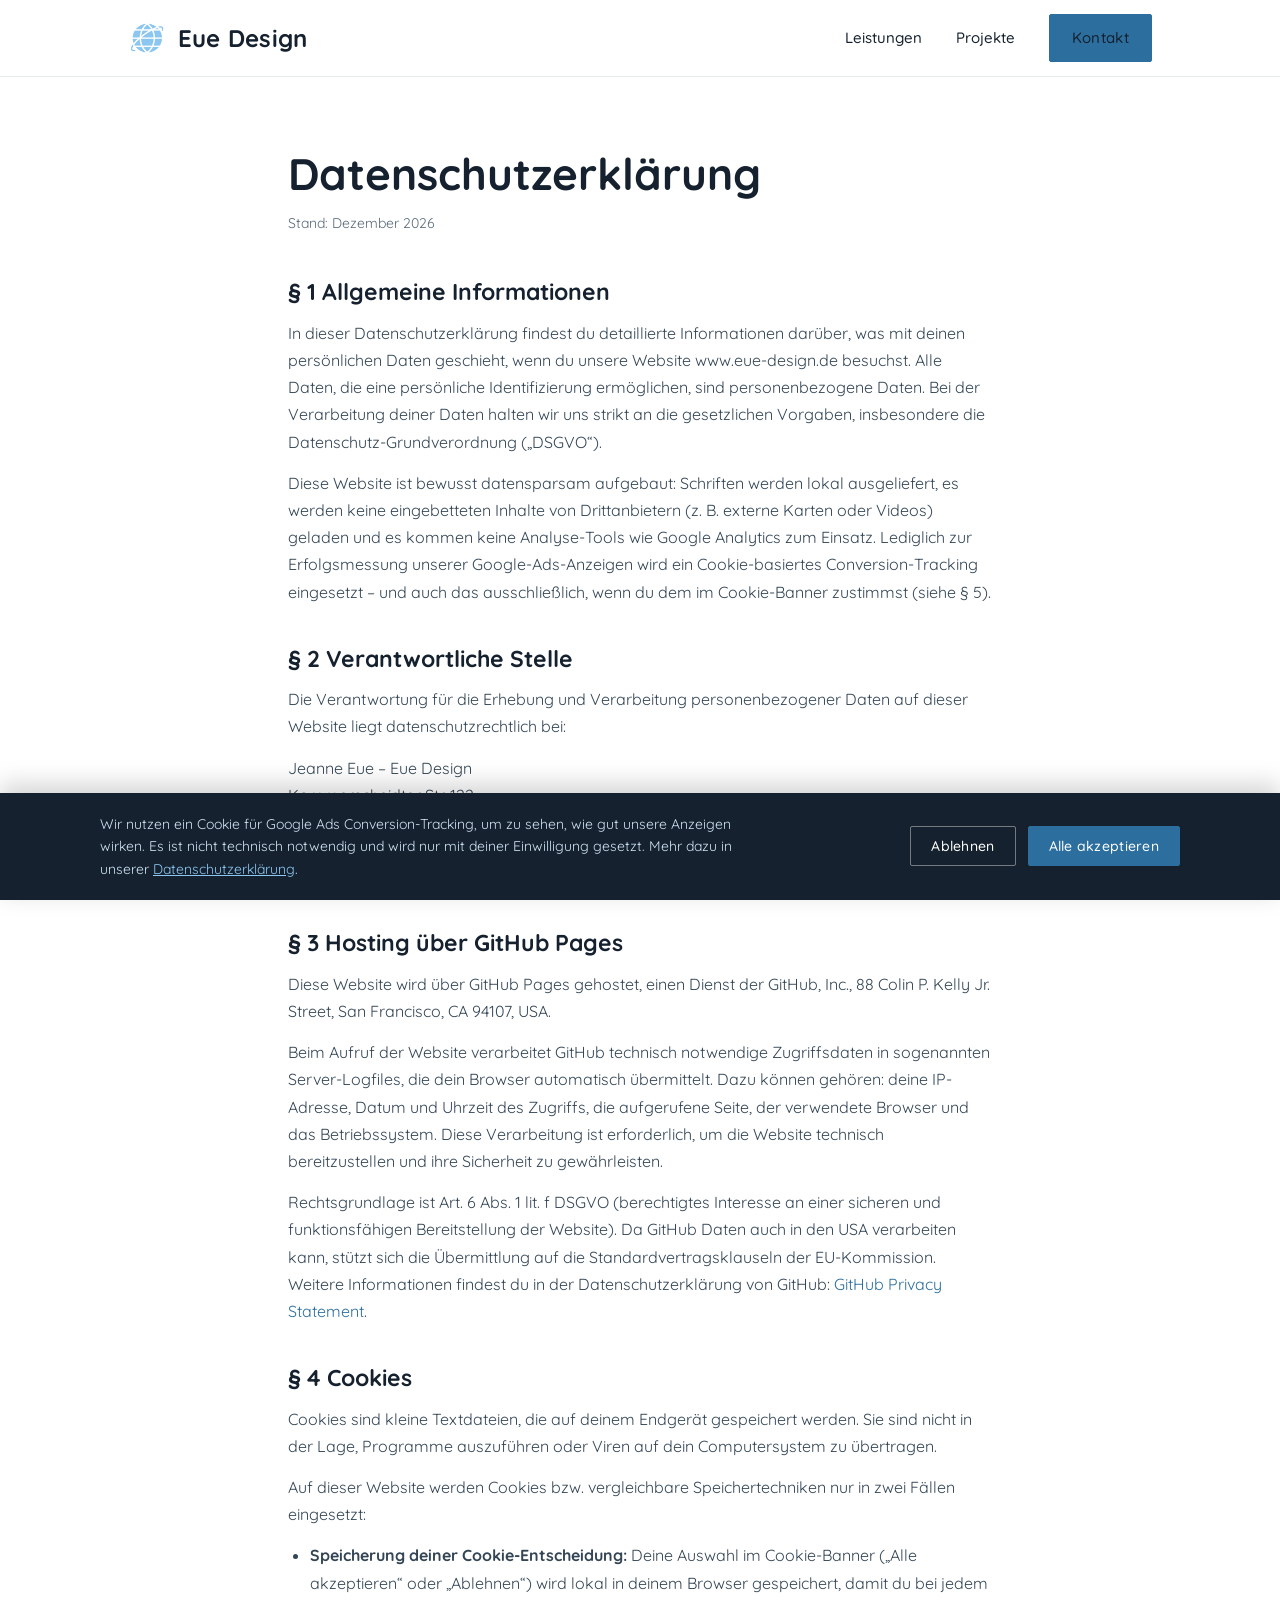
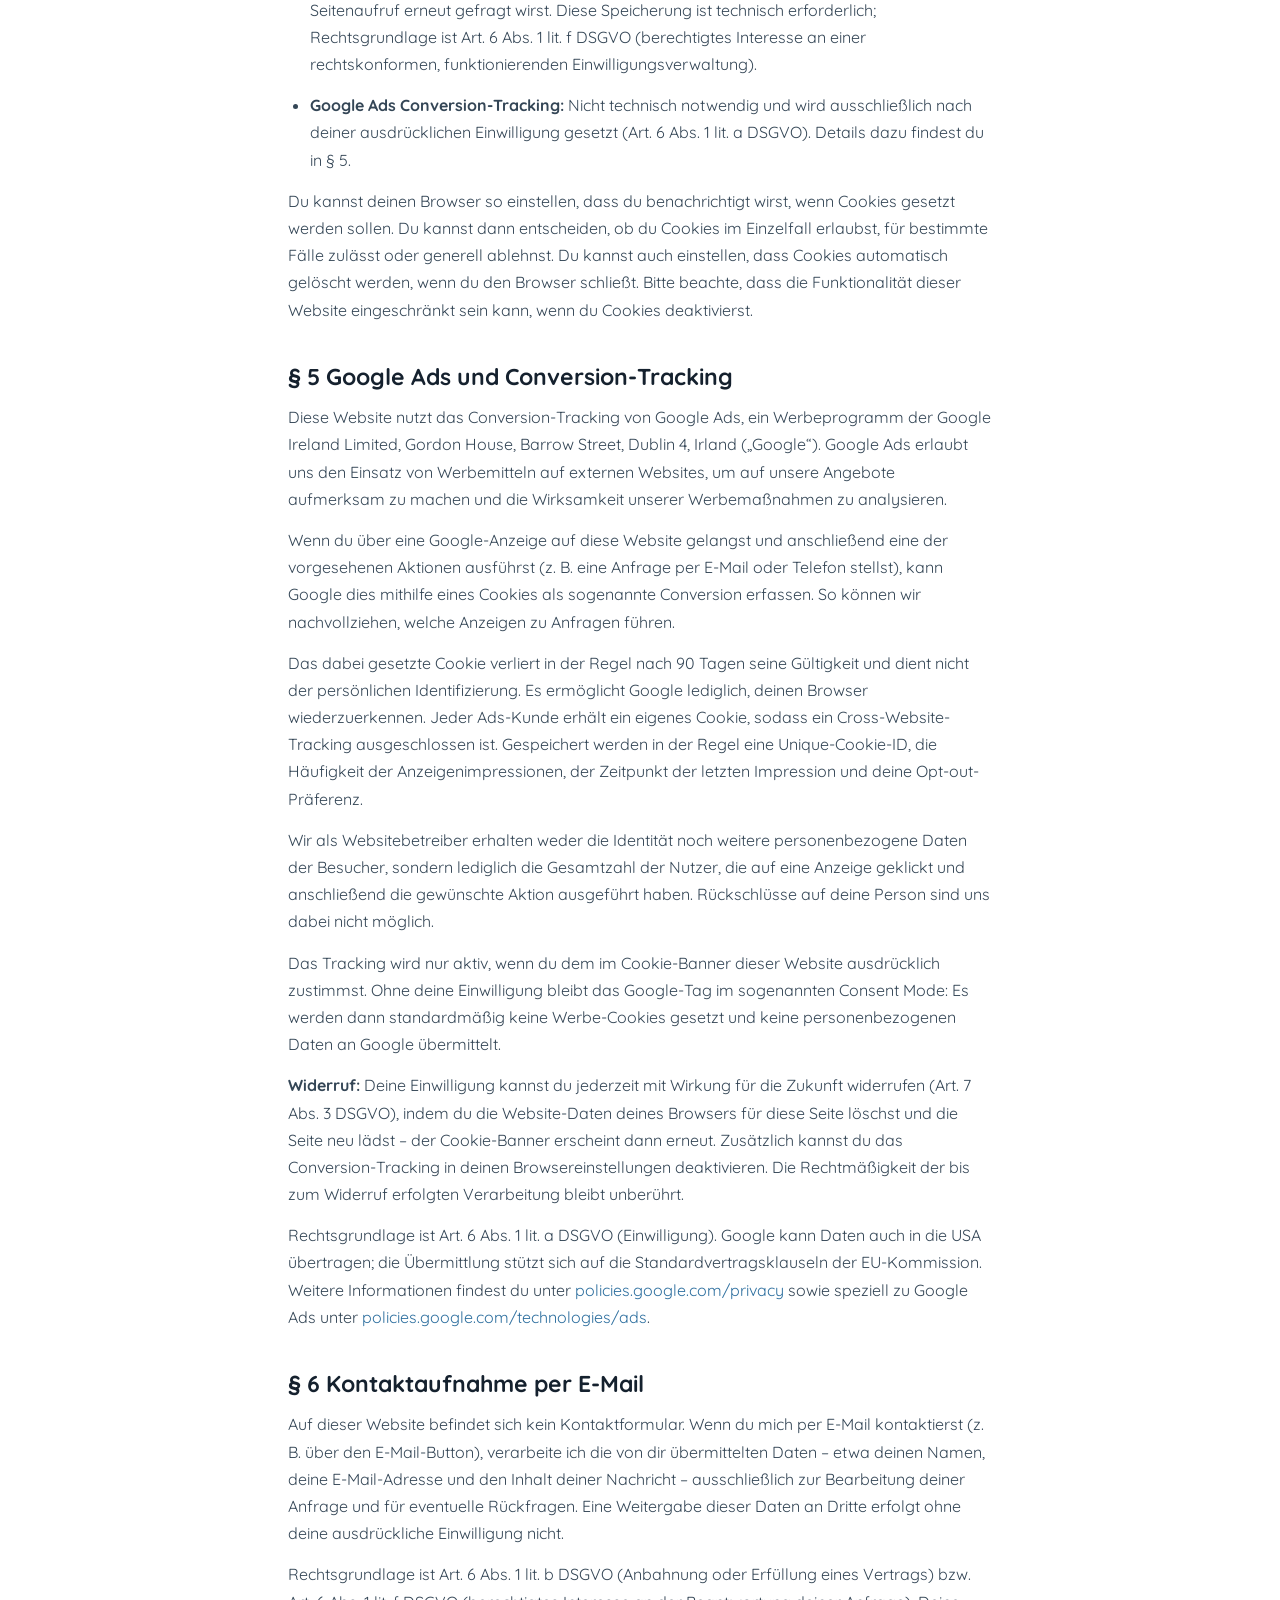
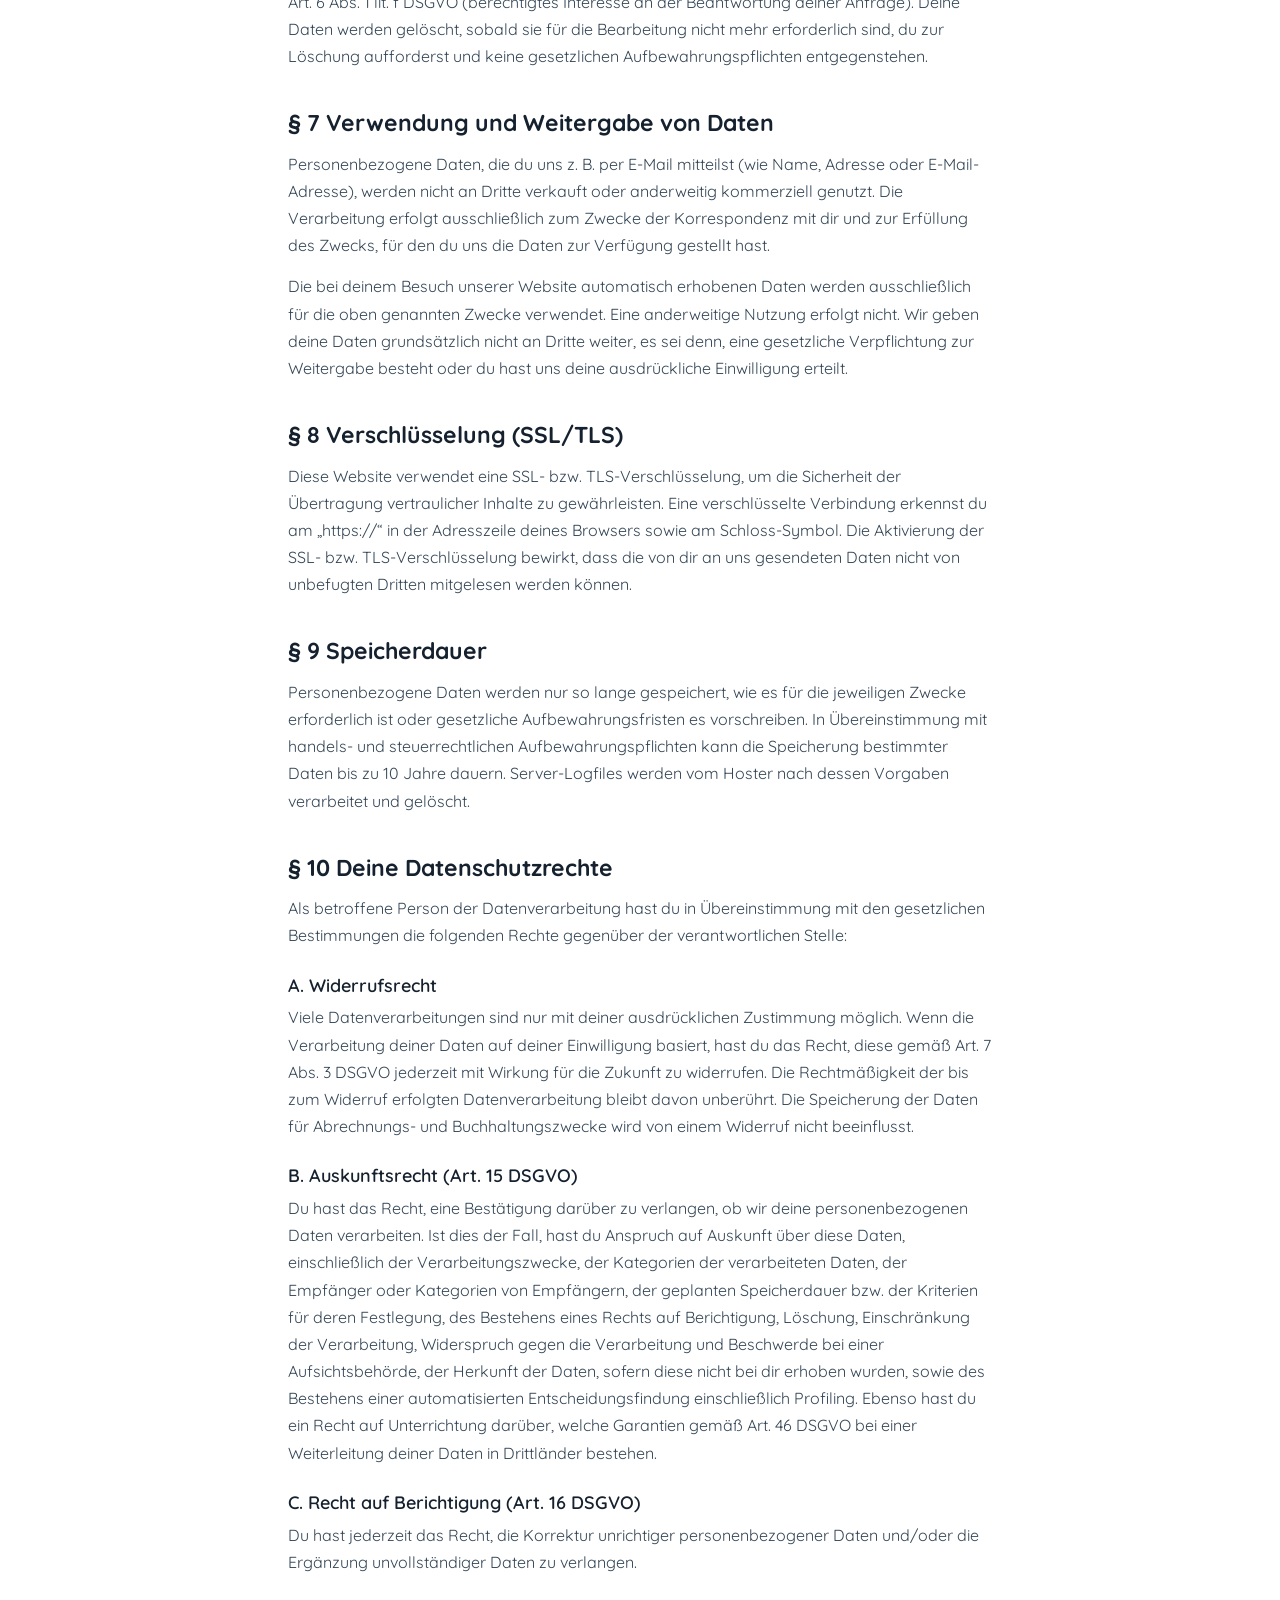
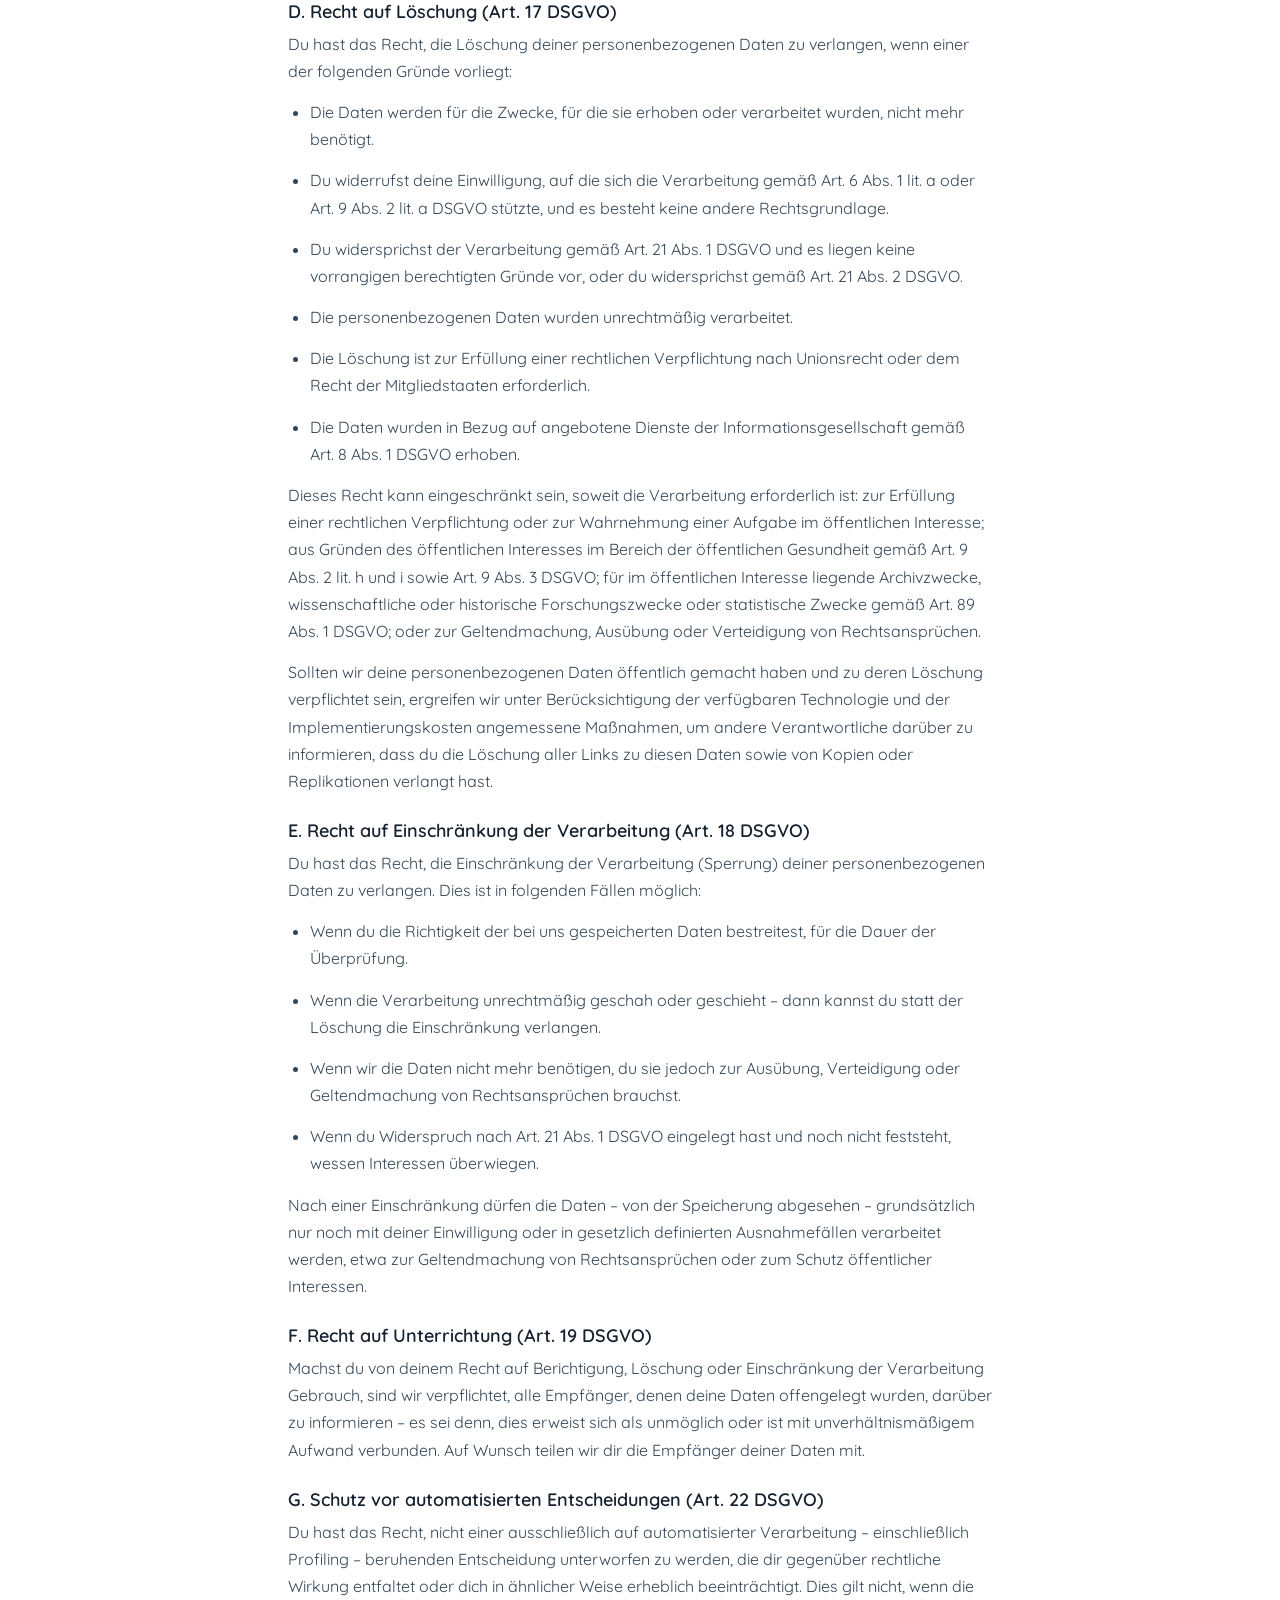
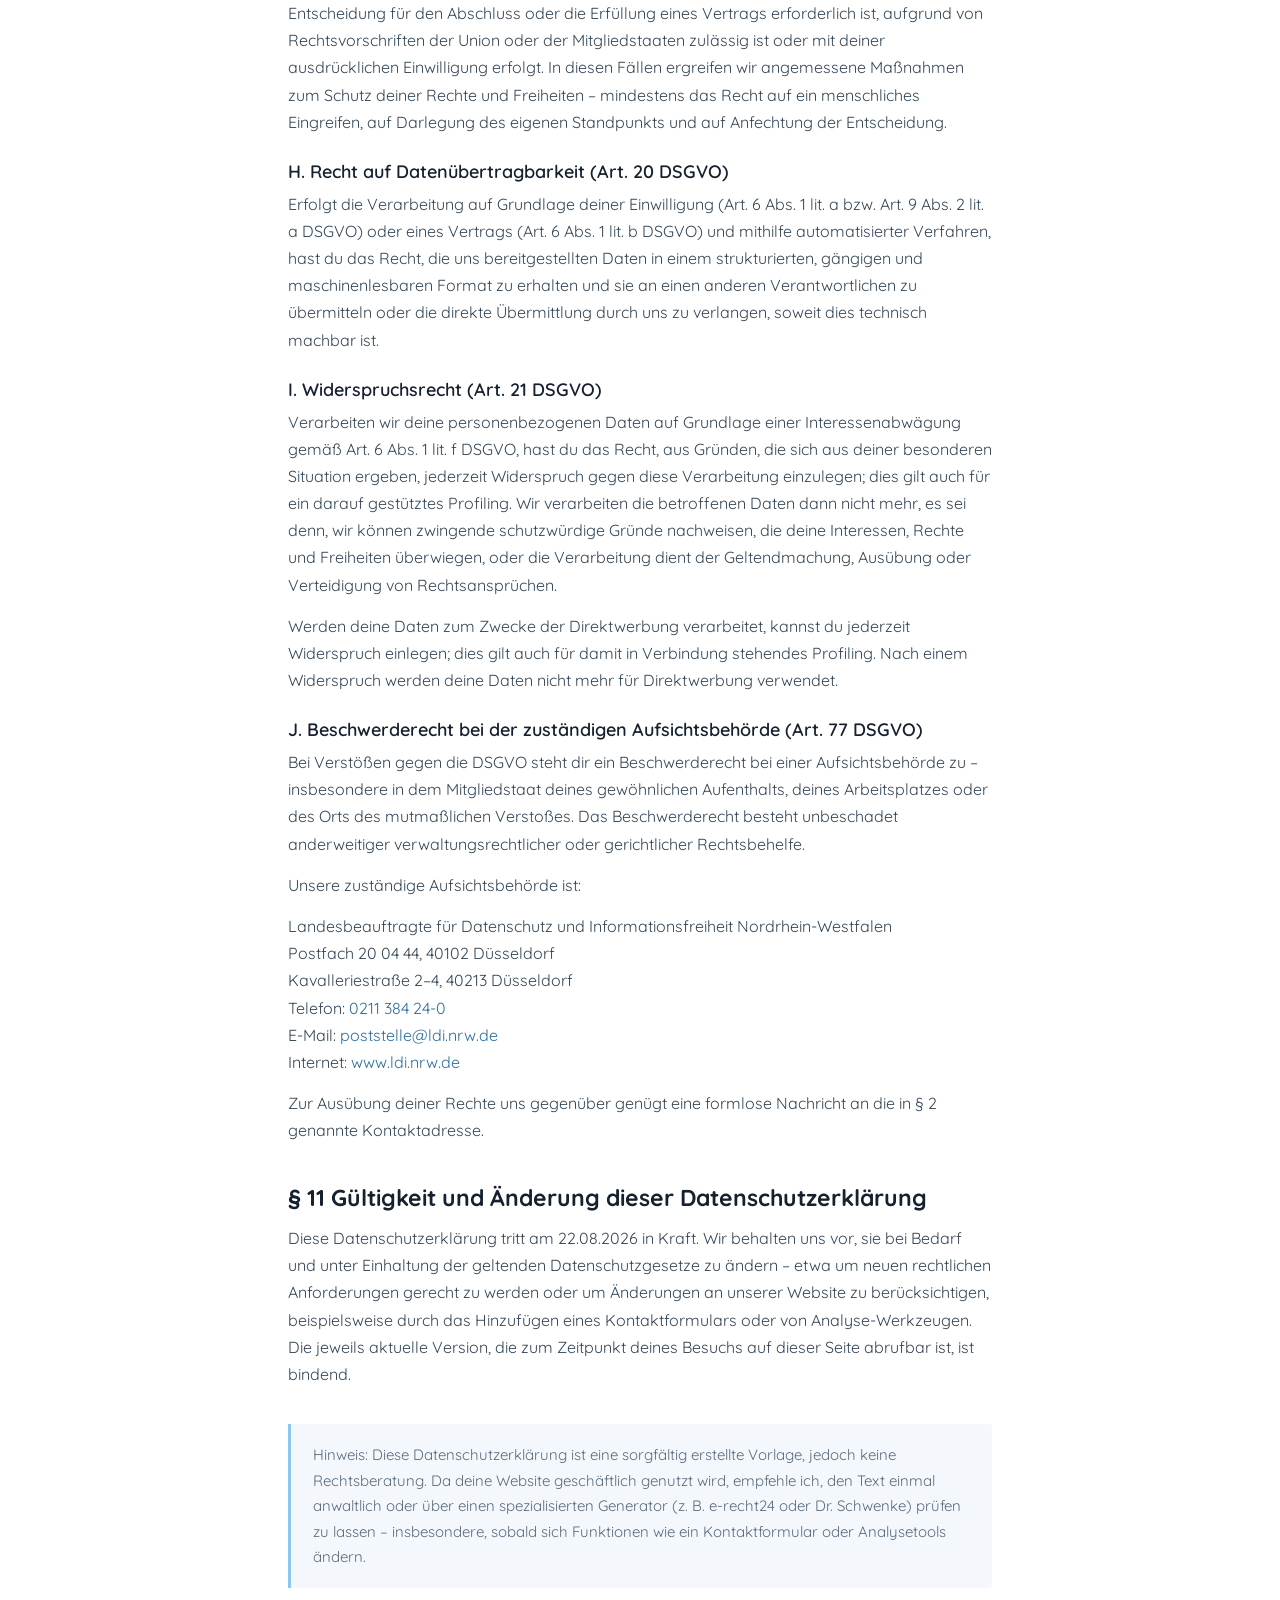
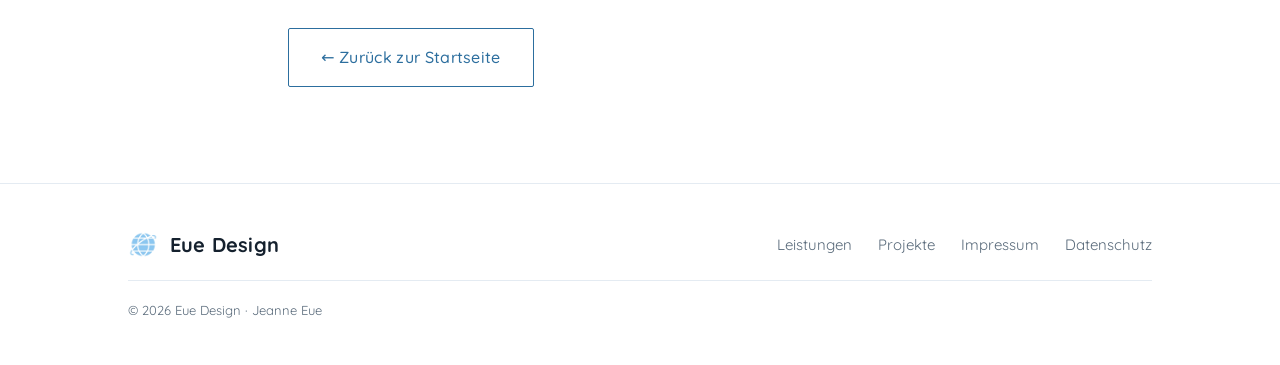
==== commit 4756e2b9: "Datenschutz angepasst" ====
--- a/datenschutz.html
+++ b/datenschutz.html
@@ -46,8 +46,12 @@
       <h1>Datenschutzerklärung</h1>
       <p class="updated">Stand: <span id="stand"></span></p>
 
-      <h2>1. Verantwortliche</h2>
-      <p>Verantwortlich für die Datenverarbeitung auf dieser Website im Sinne der Datenschutz-Grundverordnung (DSGVO) ist:</p>
+      <h2>§ 1 Allgemeine Informationen</h2>
+      <p>In dieser Datenschutzerklärung findest du detaillierte Informationen darüber, was mit deinen persönlichen Daten geschieht, wenn du unsere Website www.eue-design.de besuchst. Alle Daten, die eine persönliche Identifizierung ermöglichen, sind personenbezogene Daten. Bei der Verarbeitung deiner Daten halten wir uns strikt an die gesetzlichen Vorgaben, insbesondere die Datenschutz-Grundverordnung („DSGVO“).</p>
+      <p>Diese Website ist bewusst datensparsam aufgebaut: Schriften werden lokal ausgeliefert, es werden keine eingebetteten Inhalte von Drittanbietern (z. B. externe Karten oder Videos) geladen und es kommen keine Analyse-Tools wie Google Analytics zum Einsatz. Lediglich zur Erfolgsmessung unserer Google-Ads-Anzeigen wird ein Cookie-basiertes Conversion-Tracking eingesetzt – und auch das ausschließlich, wenn du dem im Cookie-Banner zustimmst (siehe § 5).</p>
+
+      <h2>§ 2 Verantwortliche Stelle</h2>
+      <p>Die Verantwortung für die Erhebung und Verarbeitung personenbezogener Daten auf dieser Website liegt datenschutzrechtlich bei:</p>
       <p>
         Jeanne Eue – Eue Design<br>
         Kommerscheidter Str. 122<br>
@@ -56,44 +60,106 @@
         E-Mail: <a href="mailto:kontakt@eue-design.de">kontakt@eue-design.de</a>
       </p>
 
-      <h2>2. Grundsätzliches</h2>
-      <p>Der Schutz deiner personenbezogenen Daten ist mir wichtig. Diese Website ist bewusst datensparsam aufgebaut: Schriften werden lokal ausgeliefert, es werden keine eingebetteten Inhalte von Drittanbietern (z. B. externe Karten oder Videos) geladen und es kommen keine Analyse-Tools wie Google Analytics zum Einsatz. Lediglich zur Erfolgsmessung unserer Google-Ads-Anzeigen wird ein Cookie-basiertes Conversion-Tracking eingesetzt – und auch das ausschließlich, wenn du dem im Cookie-Banner zustimmst (siehe Abschnitt 4).</p>
-
-      <h2>3. Hosting über GitHub Pages</h2>
+      <h2>§ 3 Hosting über GitHub Pages</h2>
       <p>Diese Website wird über GitHub Pages gehostet, einen Dienst der GitHub, Inc., 88 Colin P. Kelly Jr. Street, San Francisco, CA 94107, USA.</p>
       <p>Beim Aufruf der Website verarbeitet GitHub technisch notwendige Zugriffsdaten in sogenannten Server-Logfiles, die dein Browser automatisch übermittelt. Dazu können gehören: deine IP-Adresse, Datum und Uhrzeit des Zugriffs, die aufgerufene Seite, der verwendete Browser und das Betriebssystem. Diese Verarbeitung ist erforderlich, um die Website technisch bereitzustellen und ihre Sicherheit zu gewährleisten.</p>
       <p>Rechtsgrundlage ist Art. 6 Abs. 1 lit. f DSGVO (berechtigtes Interesse an einer sicheren und funktionsfähigen Bereitstellung der Website). Da GitHub Daten auch in den USA verarbeiten kann, stützt sich die Übermittlung auf die Standardvertragsklauseln der EU-Kommission. Weitere Informationen findest du in der Datenschutzerklärung von GitHub: <a href="https://docs.github.com/de/site-policy/privacy-policies/github-general-privacy-statement" target="_blank" rel="noopener">GitHub Privacy Statement</a>.</p>
 
-      <h2>4. Google Ads Conversion-Tracking</h2>
-      <p>Diese Website nutzt das Conversion-Tracking von Google Ads, ein Werbeprogramm der Google Ireland Limited, Gordon House, Barrow Street, Dublin 4, Irland ("Google"). Wenn du über eine Google-Anzeige auf diese Website gelangst und anschließend eine der vorgesehenen Aktionen ausführst (z. B. eine Anfrage per E-Mail oder Telefon stellst), kann Google dies mithilfe eines Cookies als sogenannte Conversion erfassen. So können wir nachvollziehen, welche Anzeigen zu Anfragen führen.</p>
-      <p>Das dabei gesetzte Cookie verliert in der Regel nach 90 Tagen seine Gültigkeit und dient nicht der persönlichen Identifizierung. Wir als Websitebetreiber erhalten weder die Identität noch weitere personenbezogene Daten der Besucher, sondern lediglich die Gesamtzahl der Nutzer, die auf eine Anzeige geklickt und anschließend die gewünschte Aktion ausgeführt haben.</p>
-      <p>Das Tracking wird nur aktiv, wenn du dem im Cookie-Banner dieser Website ausdrücklich zustimmst. Ohne deine Einwilligung bleibt das Google-Tag im sogenannten Consent Mode: Es werden dann standardmäßig keine Werbe-Cookies gesetzt und keine personenbezogenen Daten an Google übermittelt. Deine Auswahl kannst du jederzeit mit Wirkung für die Zukunft ändern, indem du die Website-Daten deines Browsers für diese Seite löschst und die Seite neu lädst.</p>
-      <p>Rechtsgrundlage ist in diesem Fall Art. 6 Abs. 1 lit. a DSGVO (Einwilligung). Google kann Daten auch in die USA übertragen; die Übermittlung stützt sich auf die Standardvertragsklauseln der EU-Kommission. Weitere Informationen findest du unter <a href="https://policies.google.com/privacy" target="_blank" rel="noopener">policies.google.com/privacy</a> sowie speziell zu Google Ads unter <a href="https://policies.google.com/technologies/ads" target="_blank" rel="noopener">policies.google.com/technologies/ads</a>.</p>
-
-      <h2>5. Kontaktaufnahme per E-Mail</h2>
-      <p>Auf dieser Website befindet sich kein Kontaktformular. Wenn du mich per E-Mail kontaktierst (z. B. über den E-Mail-Button), verarbeite ich die von dir übermittelten Daten – etwa deinen Namen, deine E-Mail-Adresse und den Inhalt deiner Nachricht – ausschließlich zur Bearbeitung deiner Anfrage.</p>
-      <p>Rechtsgrundlage ist Art. 6 Abs. 1 lit. b DSGVO (Anbahnung oder Erfüllung eines Vertrags) bzw. Art. 6 Abs. 1 lit. f DSGVO (berechtigtes Interesse an der Beantwortung deiner Anfrage). Deine Daten werden gelöscht, sobald sie für die Bearbeitung nicht mehr erforderlich sind und keine gesetzlichen Aufbewahrungspflichten entgegenstehen.</p>
-
-      <h2>6. Speicherdauer</h2>
-      <p>Personenbezogene Daten werden nur so lange gespeichert, wie es für die jeweiligen Zwecke erforderlich ist oder gesetzliche Aufbewahrungsfristen es vorschreiben. Server-Logfiles werden vom Hoster nach dessen Vorgaben verarbeitet und gelöscht.</p>
-
-      <h2>7. Deine Rechte</h2>
-      <p>Du hast nach der DSGVO jederzeit folgende Rechte hinsichtlich der dich betreffenden personenbezogenen Daten:</p>
+      <h2>§ 4 Cookies</h2>
+      <p>Cookies sind kleine Textdateien, die auf deinem Endgerät gespeichert werden. Sie sind nicht in der Lage, Programme auszuführen oder Viren auf dein Computersystem zu übertragen.</p>
+      <p>Auf dieser Website werden Cookies bzw. vergleichbare Speichertechniken nur in zwei Fällen eingesetzt:</p>
       <ul>
-        <li>Recht auf Auskunft (Art. 15 DSGVO)</li>
-        <li>Recht auf Berichtigung (Art. 16 DSGVO)</li>
-        <li>Recht auf Löschung (Art. 17 DSGVO)</li>
-        <li>Recht auf Einschränkung der Verarbeitung (Art. 18 DSGVO)</li>
-        <li>Recht auf Datenübertragbarkeit (Art. 20 DSGVO)</li>
-        <li>Recht auf Widerspruch gegen die Verarbeitung (Art. 21 DSGVO)</li>
+        <li><strong>Speicherung deiner Cookie-Entscheidung:</strong> Deine Auswahl im Cookie-Banner („Alle akzeptieren“ oder „Ablehnen“) wird lokal in deinem Browser gespeichert, damit du bei jedem Seitenaufruf erneut gefragt wirst. Diese Speicherung ist technisch erforderlich; Rechtsgrundlage ist Art. 6 Abs. 1 lit. f DSGVO (berechtigtes Interesse an einer rechtskonformen, funktionierenden Einwilligungsverwaltung).</li>
+        <li><strong>Google Ads Conversion-Tracking:</strong> Nicht technisch notwendig und wird ausschließlich nach deiner ausdrücklichen Einwilligung gesetzt (Art. 6 Abs. 1 lit. a DSGVO). Details dazu findest du in § 5.</li>
       </ul>
-      <p>Zur Ausübung deiner Rechte genügt eine formlose Nachricht an die oben genannte Kontaktadresse.</p>
-
-      <h2>8. Beschwerderecht bei der Aufsichtsbehörde</h2>
-      <p>Du hast das Recht, dich bei einer Datenschutz-Aufsichtsbehörde über die Verarbeitung deiner personenbezogenen Daten zu beschweren. Zuständig ist unter anderem die Landesbeauftragte für Datenschutz und Informationsfreiheit Nordrhein-Westfalen (<a href="https://www.ldi.nrw.de" target="_blank" rel="noopener">www.ldi.nrw.de</a>).</p>
-
-      <h2>9. Aktualität</h2>
-      <p>Diese Datenschutzerklärung wird angepasst, sobald sich die Datenverarbeitung auf der Website ändert – etwa durch das Hinzufügen eines Kontaktformulars oder von Analyse-Werkzeugen.</p>
+      <p>Du kannst deinen Browser so einstellen, dass du benachrichtigt wirst, wenn Cookies gesetzt werden sollen. Du kannst dann entscheiden, ob du Cookies im Einzelfall erlaubst, für bestimmte Fälle zulässt oder generell ablehnst. Du kannst auch einstellen, dass Cookies automatisch gelöscht werden, wenn du den Browser schließt. Bitte beachte, dass die Funktionalität dieser Website eingeschränkt sein kann, wenn du Cookies deaktivierst.</p>
+
+      <h2>§ 5 Google Ads und Conversion-Tracking</h2>
+      <p>Diese Website nutzt das Conversion-Tracking von Google Ads, ein Werbeprogramm der Google Ireland Limited, Gordon House, Barrow Street, Dublin 4, Irland („Google“). Google Ads erlaubt uns den Einsatz von Werbemitteln auf externen Websites, um auf unsere Angebote aufmerksam zu machen und die Wirksamkeit unserer Werbemaßnahmen zu analysieren.</p>
+      <p>Wenn du über eine Google-Anzeige auf diese Website gelangst und anschließend eine der vorgesehenen Aktionen ausführst (z. B. eine Anfrage per E-Mail oder Telefon stellst), kann Google dies mithilfe eines Cookies als sogenannte Conversion erfassen. So können wir nachvollziehen, welche Anzeigen zu Anfragen führen.</p>
+      <p>Das dabei gesetzte Cookie verliert in der Regel nach 90 Tagen seine Gültigkeit und dient nicht der persönlichen Identifizierung. Es ermöglicht Google lediglich, deinen Browser wiederzuerkennen. Jeder Ads-Kunde erhält ein eigenes Cookie, sodass ein Cross-Website-Tracking ausgeschlossen ist. Gespeichert werden in der Regel eine Unique-Cookie-ID, die Häufigkeit der Anzeigenimpressionen, der Zeitpunkt der letzten Impression und deine Opt-out-Präferenz.</p>
+      <p>Wir als Websitebetreiber erhalten weder die Identität noch weitere personenbezogene Daten der Besucher, sondern lediglich die Gesamtzahl der Nutzer, die auf eine Anzeige geklickt und anschließend die gewünschte Aktion ausgeführt haben. Rückschlüsse auf deine Person sind uns dabei nicht möglich.</p>
+      <p>Das Tracking wird nur aktiv, wenn du dem im Cookie-Banner dieser Website ausdrücklich zustimmst. Ohne deine Einwilligung bleibt das Google-Tag im sogenannten Consent Mode: Es werden dann standardmäßig keine Werbe-Cookies gesetzt und keine personenbezogenen Daten an Google übermittelt.</p>
+      <p><strong>Widerruf:</strong> Deine Einwilligung kannst du jederzeit mit Wirkung für die Zukunft widerrufen (Art. 7 Abs. 3 DSGVO), indem du die Website-Daten deines Browsers für diese Seite löschst und die Seite neu lädst – der Cookie-Banner erscheint dann erneut. Zusätzlich kannst du das Conversion-Tracking in deinen Browsereinstellungen deaktivieren. Die Rechtmäßigkeit der bis zum Widerruf erfolgten Verarbeitung bleibt unberührt.</p>
+      <p>Rechtsgrundlage ist Art. 6 Abs. 1 lit. a DSGVO (Einwilligung). Google kann Daten auch in die USA übertragen; die Übermittlung stützt sich auf die Standardvertragsklauseln der EU-Kommission. Weitere Informationen findest du unter <a href="https://policies.google.com/privacy" target="_blank" rel="noopener">policies.google.com/privacy</a> sowie speziell zu Google Ads unter <a href="https://policies.google.com/technologies/ads" target="_blank" rel="noopener">policies.google.com/technologies/ads</a>.</p>
+
+      <h2>§ 6 Kontaktaufnahme per E-Mail</h2>
+      <p>Auf dieser Website befindet sich kein Kontaktformular. Wenn du mich per E-Mail kontaktierst (z. B. über den E-Mail-Button), verarbeite ich die von dir übermittelten Daten – etwa deinen Namen, deine E-Mail-Adresse und den Inhalt deiner Nachricht – ausschließlich zur Bearbeitung deiner Anfrage und für eventuelle Rückfragen. Eine Weitergabe dieser Daten an Dritte erfolgt ohne deine ausdrückliche Einwilligung nicht.</p>
+      <p>Rechtsgrundlage ist Art. 6 Abs. 1 lit. b DSGVO (Anbahnung oder Erfüllung eines Vertrags) bzw. Art. 6 Abs. 1 lit. f DSGVO (berechtigtes Interesse an der Beantwortung deiner Anfrage). Deine Daten werden gelöscht, sobald sie für die Bearbeitung nicht mehr erforderlich sind, du zur Löschung aufforderst und keine gesetzlichen Aufbewahrungspflichten entgegenstehen.</p>
+
+      <h2>§ 7 Verwendung und Weitergabe von Daten</h2>
+      <p>Personenbezogene Daten, die du uns z. B. per E-Mail mitteilst (wie Name, Adresse oder E-Mail-Adresse), werden nicht an Dritte verkauft oder anderweitig kommerziell genutzt. Die Verarbeitung erfolgt ausschließlich zum Zwecke der Korrespondenz mit dir und zur Erfüllung des Zwecks, für den du uns die Daten zur Verfügung gestellt hast.</p>
+      <p>Die bei deinem Besuch unserer Website automatisch erhobenen Daten werden ausschließlich für die oben genannten Zwecke verwendet. Eine anderweitige Nutzung erfolgt nicht. Wir geben deine Daten grundsätzlich nicht an Dritte weiter, es sei denn, eine gesetzliche Verpflichtung zur Weitergabe besteht oder du hast uns deine ausdrückliche Einwilligung erteilt.</p>
+
+      <h2>§ 8 Verschlüsselung (SSL/TLS)</h2>
+      <p>Diese Website verwendet eine SSL- bzw. TLS-Verschlüsselung, um die Sicherheit der Übertragung vertraulicher Inhalte zu gewährleisten. Eine verschlüsselte Verbindung erkennst du am „https://“ in der Adresszeile deines Browsers sowie am Schloss-Symbol. Die Aktivierung der SSL- bzw. TLS-Verschlüsselung bewirkt, dass die von dir an uns gesendeten Daten nicht von unbefugten Dritten mitgelesen werden können.</p>
+
+      <h2>§ 9 Speicherdauer</h2>
+      <p>Personenbezogene Daten werden nur so lange gespeichert, wie es für die jeweiligen Zwecke erforderlich ist oder gesetzliche Aufbewahrungsfristen es vorschreiben. In Übereinstimmung mit handels- und steuerrechtlichen Aufbewahrungspflichten kann die Speicherung bestimmter Daten bis zu 10 Jahre dauern. Server-Logfiles werden vom Hoster nach dessen Vorgaben verarbeitet und gelöscht.</p>
+
+      <h2>§ 10 Deine Datenschutzrechte</h2>
+      <p>Als betroffene Person der Datenverarbeitung hast du in Übereinstimmung mit den gesetzlichen Bestimmungen die folgenden Rechte gegenüber der verantwortlichen Stelle:</p>
+
+      <h3>A. Widerrufsrecht</h3>
+      <p>Viele Datenverarbeitungen sind nur mit deiner ausdrücklichen Zustimmung möglich. Wenn die Verarbeitung deiner Daten auf deiner Einwilligung basiert, hast du das Recht, diese gemäß Art. 7 Abs. 3 DSGVO jederzeit mit Wirkung für die Zukunft zu widerrufen. Die Rechtmäßigkeit der bis zum Widerruf erfolgten Datenverarbeitung bleibt davon unberührt. Die Speicherung der Daten für Abrechnungs- und Buchhaltungszwecke wird von einem Widerruf nicht beeinflusst.</p>
+
+      <h3>B. Auskunftsrecht (Art. 15 DSGVO)</h3>
+      <p>Du hast das Recht, eine Bestätigung darüber zu verlangen, ob wir deine personenbezogenen Daten verarbeiten. Ist dies der Fall, hast du Anspruch auf Auskunft über diese Daten, einschließlich der Verarbeitungszwecke, der Kategorien der verarbeiteten Daten, der Empfänger oder Kategorien von Empfängern, der geplanten Speicherdauer bzw. der Kriterien für deren Festlegung, des Bestehens eines Rechts auf Berichtigung, Löschung, Einschränkung der Verarbeitung, Widerspruch gegen die Verarbeitung und Beschwerde bei einer Aufsichtsbehörde, der Herkunft der Daten, sofern diese nicht bei dir erhoben wurden, sowie des Bestehens einer automatisierten Entscheidungsfindung einschließlich Profiling. Ebenso hast du ein Recht auf Unterrichtung darüber, welche Garantien gemäß Art. 46 DSGVO bei einer Weiterleitung deiner Daten in Drittländer bestehen.</p>
+
+      <h3>C. Recht auf Berichtigung (Art. 16 DSGVO)</h3>
+      <p>Du hast jederzeit das Recht, die Korrektur unrichtiger personenbezogener Daten und/oder die Ergänzung unvollständiger Daten zu verlangen.</p>
+
+      <h3>D. Recht auf Löschung (Art. 17 DSGVO)</h3>
+      <p>Du hast das Recht, die Löschung deiner personenbezogenen Daten zu verlangen, wenn einer der folgenden Gründe vorliegt:</p>
+      <ul>
+        <li>Die Daten werden für die Zwecke, für die sie erhoben oder verarbeitet wurden, nicht mehr benötigt.</li>
+        <li>Du widerrufst deine Einwilligung, auf die sich die Verarbeitung gemäß Art. 6 Abs. 1 lit. a oder Art. 9 Abs. 2 lit. a DSGVO stützte, und es besteht keine andere Rechtsgrundlage.</li>
+        <li>Du widersprichst der Verarbeitung gemäß Art. 21 Abs. 1 DSGVO und es liegen keine vorrangigen berechtigten Gründe vor, oder du widersprichst gemäß Art. 21 Abs. 2 DSGVO.</li>
+        <li>Die personenbezogenen Daten wurden unrechtmäßig verarbeitet.</li>
+        <li>Die Löschung ist zur Erfüllung einer rechtlichen Verpflichtung nach Unionsrecht oder dem Recht der Mitgliedstaaten erforderlich.</li>
+        <li>Die Daten wurden in Bezug auf angebotene Dienste der Informationsgesellschaft gemäß Art. 8 Abs. 1 DSGVO erhoben.</li>
+      </ul>
+      <p>Dieses Recht kann eingeschränkt sein, soweit die Verarbeitung erforderlich ist: zur Erfüllung einer rechtlichen Verpflichtung oder zur Wahrnehmung einer Aufgabe im öffentlichen Interesse; aus Gründen des öffentlichen Interesses im Bereich der öffentlichen Gesundheit gemäß Art. 9 Abs. 2 lit. h und i sowie Art. 9 Abs. 3 DSGVO; für im öffentlichen Interesse liegende Archivzwecke, wissenschaftliche oder historische Forschungszwecke oder statistische Zwecke gemäß Art. 89 Abs. 1 DSGVO; oder zur Geltendmachung, Ausübung oder Verteidigung von Rechtsansprüchen.</p>
+      <p>Sollten wir deine personenbezogenen Daten öffentlich gemacht haben und zu deren Löschung verpflichtet sein, ergreifen wir unter Berücksichtigung der verfügbaren Technologie und der Implementierungskosten angemessene Maßnahmen, um andere Verantwortliche darüber zu informieren, dass du die Löschung aller Links zu diesen Daten sowie von Kopien oder Replikationen verlangt hast.</p>
+
+      <h3>E. Recht auf Einschränkung der Verarbeitung (Art. 18 DSGVO)</h3>
+      <p>Du hast das Recht, die Einschränkung der Verarbeitung (Sperrung) deiner personenbezogenen Daten zu verlangen. Dies ist in folgenden Fällen möglich:</p>
+      <ul>
+        <li>Wenn du die Richtigkeit der bei uns gespeicherten Daten bestreitest, für die Dauer der Überprüfung.</li>
+        <li>Wenn die Verarbeitung unrechtmäßig geschah oder geschieht – dann kannst du statt der Löschung die Einschränkung verlangen.</li>
+        <li>Wenn wir die Daten nicht mehr benötigen, du sie jedoch zur Ausübung, Verteidigung oder Geltendmachung von Rechtsansprüchen brauchst.</li>
+        <li>Wenn du Widerspruch nach Art. 21 Abs. 1 DSGVO eingelegt hast und noch nicht feststeht, wessen Interessen überwiegen.</li>
+      </ul>
+      <p>Nach einer Einschränkung dürfen die Daten – von der Speicherung abgesehen – grundsätzlich nur noch mit deiner Einwilligung oder in gesetzlich definierten Ausnahmefällen verarbeitet werden, etwa zur Geltendmachung von Rechtsansprüchen oder zum Schutz öffentlicher Interessen.</p>
+
+      <h3>F. Recht auf Unterrichtung (Art. 19 DSGVO)</h3>
+      <p>Machst du von deinem Recht auf Berichtigung, Löschung oder Einschränkung der Verarbeitung Gebrauch, sind wir verpflichtet, alle Empfänger, denen deine Daten offengelegt wurden, darüber zu informieren – es sei denn, dies erweist sich als unmöglich oder ist mit unverhältnismäßigem Aufwand verbunden. Auf Wunsch teilen wir dir die Empfänger deiner Daten mit.</p>
+
+      <h3>G. Schutz vor automatisierten Entscheidungen (Art. 22 DSGVO)</h3>
+      <p>Du hast das Recht, nicht einer ausschließlich auf automatisierter Verarbeitung – einschließlich Profiling – beruhenden Entscheidung unterworfen zu werden, die dir gegenüber rechtliche Wirkung entfaltet oder dich in ähnlicher Weise erheblich beeinträchtigt. Dies gilt nicht, wenn die Entscheidung für den Abschluss oder die Erfüllung eines Vertrags erforderlich ist, aufgrund von Rechtsvorschriften der Union oder der Mitgliedstaaten zulässig ist oder mit deiner ausdrücklichen Einwilligung erfolgt. In diesen Fällen ergreifen wir angemessene Maßnahmen zum Schutz deiner Rechte und Freiheiten – mindestens das Recht auf ein menschliches Eingreifen, auf Darlegung des eigenen Standpunkts und auf Anfechtung der Entscheidung.</p>
+
+      <h3>H. Recht auf Datenübertragbarkeit (Art. 20 DSGVO)</h3>
+      <p>Erfolgt die Verarbeitung auf Grundlage deiner Einwilligung (Art. 6 Abs. 1 lit. a bzw. Art. 9 Abs. 2 lit. a DSGVO) oder eines Vertrags (Art. 6 Abs. 1 lit. b DSGVO) und mithilfe automatisierter Verfahren, hast du das Recht, die uns bereitgestellten Daten in einem strukturierten, gängigen und maschinenlesbaren Format zu erhalten und sie an einen anderen Verantwortlichen zu übermitteln oder die direkte Übermittlung durch uns zu verlangen, soweit dies technisch machbar ist.</p>
+
+      <h3>I. Widerspruchsrecht (Art. 21 DSGVO)</h3>
+      <p>Verarbeiten wir deine personenbezogenen Daten auf Grundlage einer Interessenabwägung gemäß Art. 6 Abs. 1 lit. f DSGVO, hast du das Recht, aus Gründen, die sich aus deiner besonderen Situation ergeben, jederzeit Widerspruch gegen diese Verarbeitung einzulegen; dies gilt auch für ein darauf gestütztes Profiling. Wir verarbeiten die betroffenen Daten dann nicht mehr, es sei denn, wir können zwingende schutzwürdige Gründe nachweisen, die deine Interessen, Rechte und Freiheiten überwiegen, oder die Verarbeitung dient der Geltendmachung, Ausübung oder Verteidigung von Rechtsansprüchen.</p>
+      <p>Werden deine Daten zum Zwecke der Direktwerbung verarbeitet, kannst du jederzeit Widerspruch einlegen; dies gilt auch für damit in Verbindung stehendes Profiling. Nach einem Widerspruch werden deine Daten nicht mehr für Direktwerbung verwendet.</p>
+
+      <h3>J. Beschwerderecht bei der zuständigen Aufsichtsbehörde (Art. 77 DSGVO)</h3>
+      <p>Bei Verstößen gegen die DSGVO steht dir ein Beschwerderecht bei einer Aufsichtsbehörde zu – insbesondere in dem Mitgliedstaat deines gewöhnlichen Aufenthalts, deines Arbeitsplatzes oder des Orts des mutmaßlichen Verstoßes. Das Beschwerderecht besteht unbeschadet anderweitiger verwaltungsrechtlicher oder gerichtlicher Rechtsbehelfe.</p>
+      <p>Unsere zuständige Aufsichtsbehörde ist:</p>
+      <p>
+        Landesbeauftragte für Datenschutz und Informationsfreiheit Nordrhein-Westfalen<br>
+        Postfach 20 04 44, 40102 Düsseldorf<br>
+        Kavalleriestraße 2–4, 40213 Düsseldorf<br>
+        Telefon: <a href="tel:+492113842440">0211 384 24-0</a><br>
+        E-Mail: <a href="mailto:poststelle@ldi.nrw.de">poststelle@ldi.nrw.de</a><br>
+        Internet: <a href="https://www.ldi.nrw.de" target="_blank" rel="noopener">www.ldi.nrw.de</a>
+      </p>
+      <p>Zur Ausübung deiner Rechte uns gegenüber genügt eine formlose Nachricht an die in § 2 genannte Kontaktadresse.</p>
+
+      <h2>§ 11 Gültigkeit und Änderung dieser Datenschutzerklärung</h2>
+      <p>Diese Datenschutzerklärung tritt am 22.08.2026 in Kraft. Wir behalten uns vor, sie bei Bedarf und unter Einhaltung der geltenden Datenschutzgesetze zu ändern – etwa um neuen rechtlichen Anforderungen gerecht zu werden oder um Änderungen an unserer Website zu berücksichtigen, beispielsweise durch das Hinzufügen eines Kontaktformulars oder von Analyse-Werkzeugen. Die jeweils aktuelle Version, die zum Zeitpunkt deines Besuchs auf dieser Seite abrufbar ist, ist bindend.</p>
 
       <div class="disclaimer">
         Hinweis: Diese Datenschutzerklärung ist eine sorgfältig erstellte Vorlage, jedoch keine Rechtsberatung. Da deine Website geschäftlich genutzt wird, empfehle ich, den Text einmal anwaltlich oder über einen spezialisierten Generator (z. B. e-recht24 oder Dr. Schwenke) prüfen zu lassen – insbesondere, sobald sich Funktionen wie ein Kontaktformular oder Analysetools ändern.
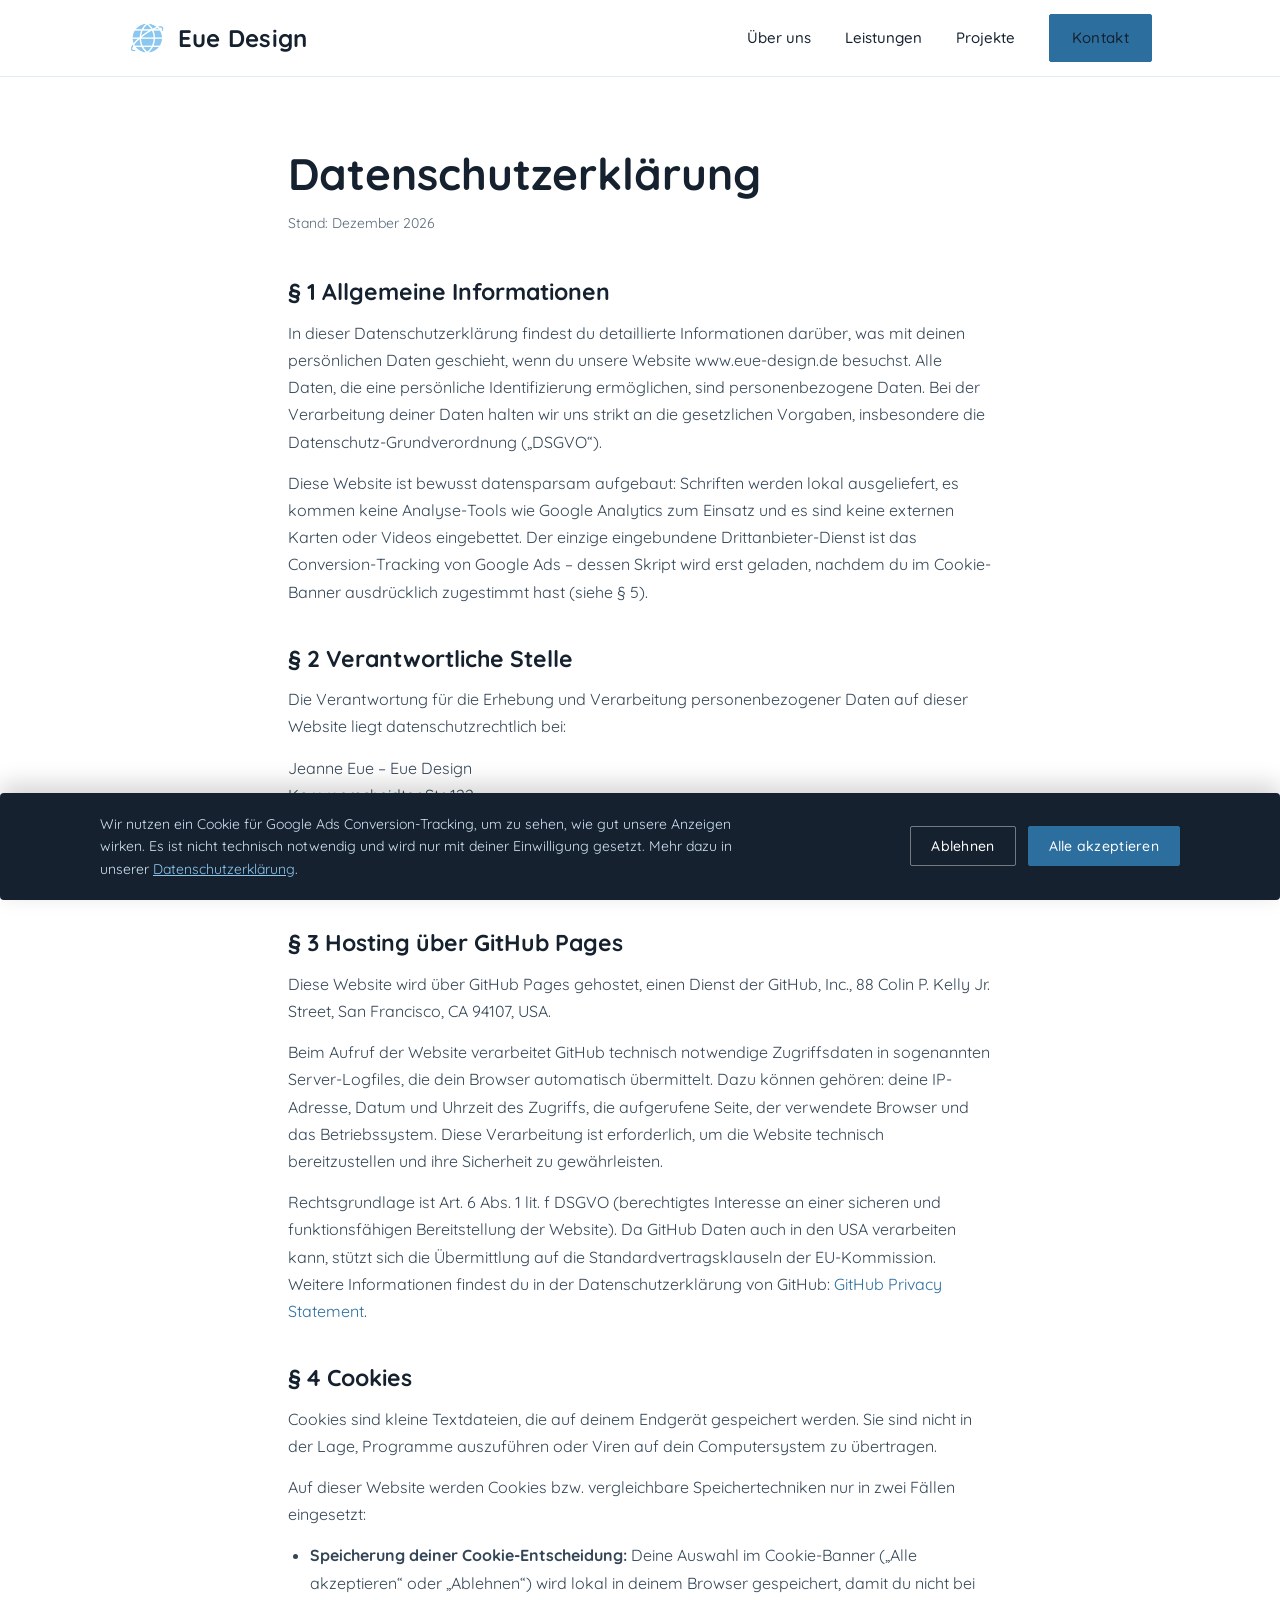
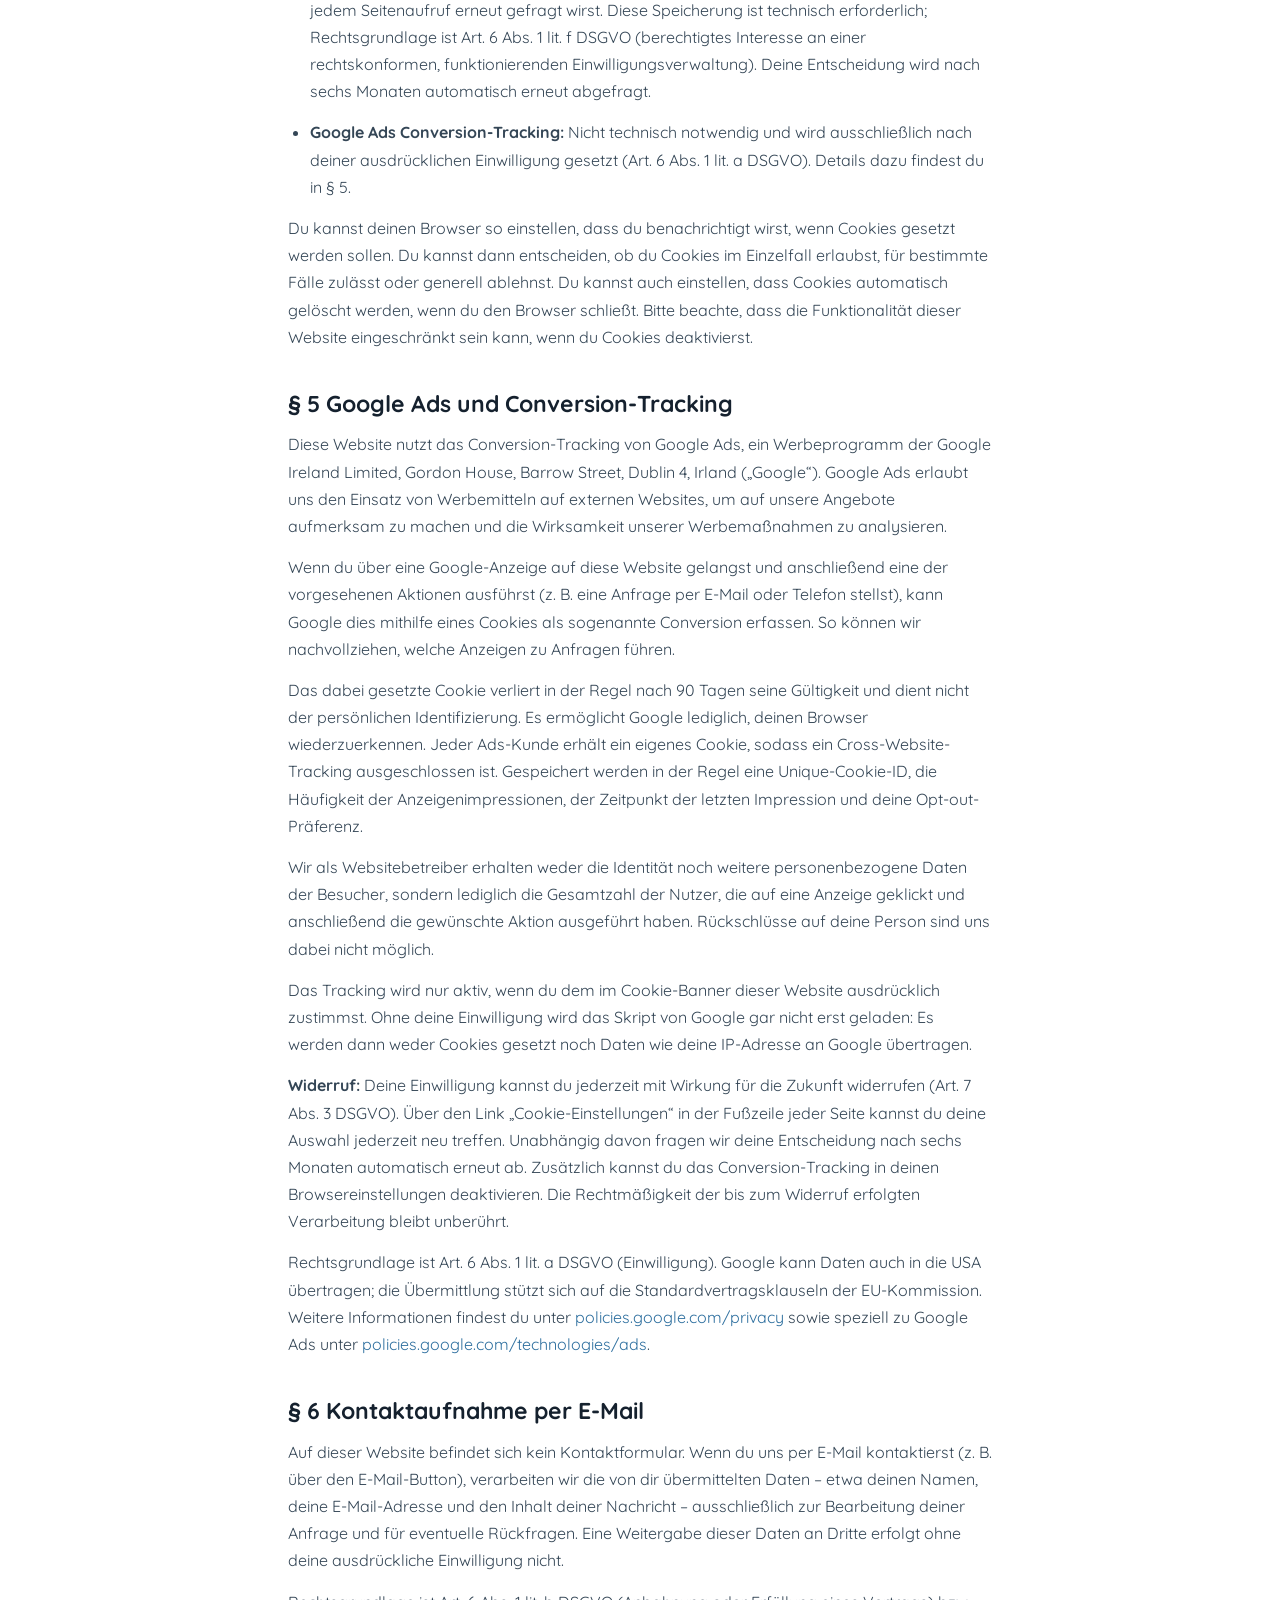
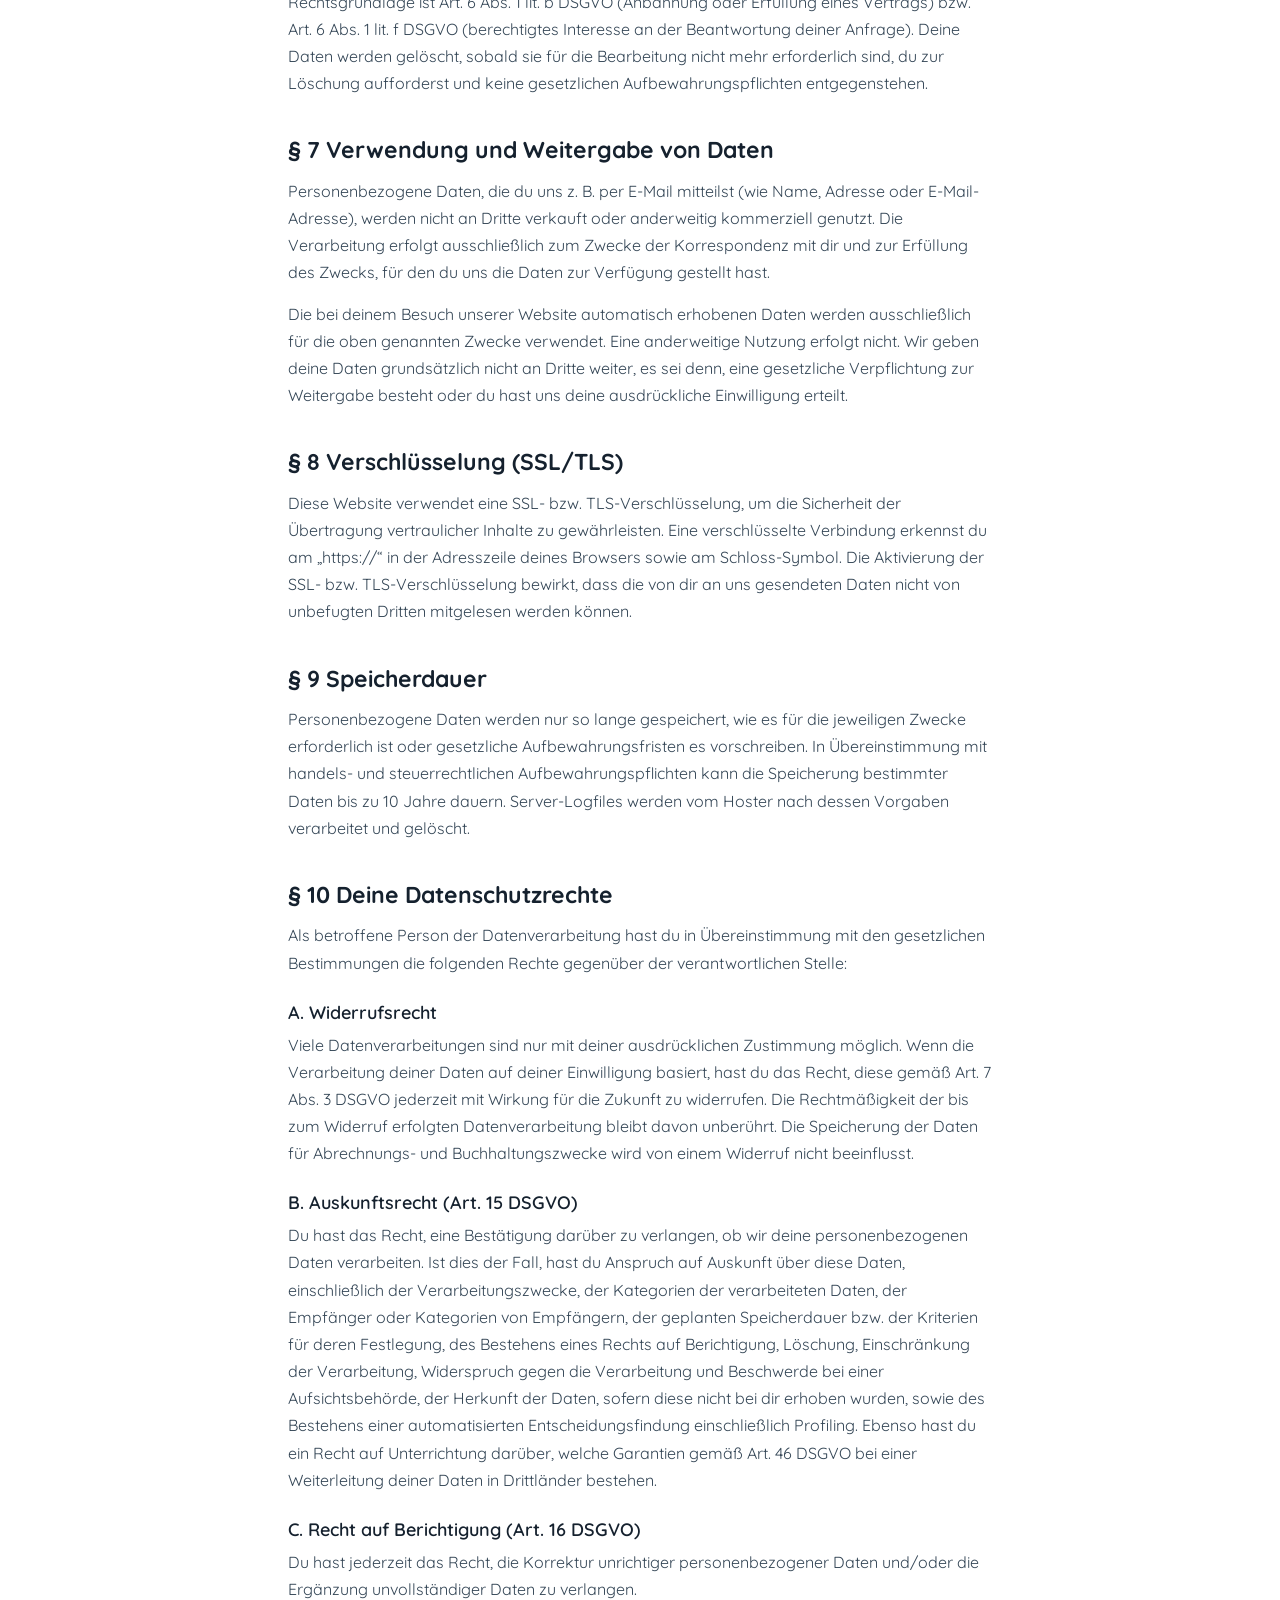
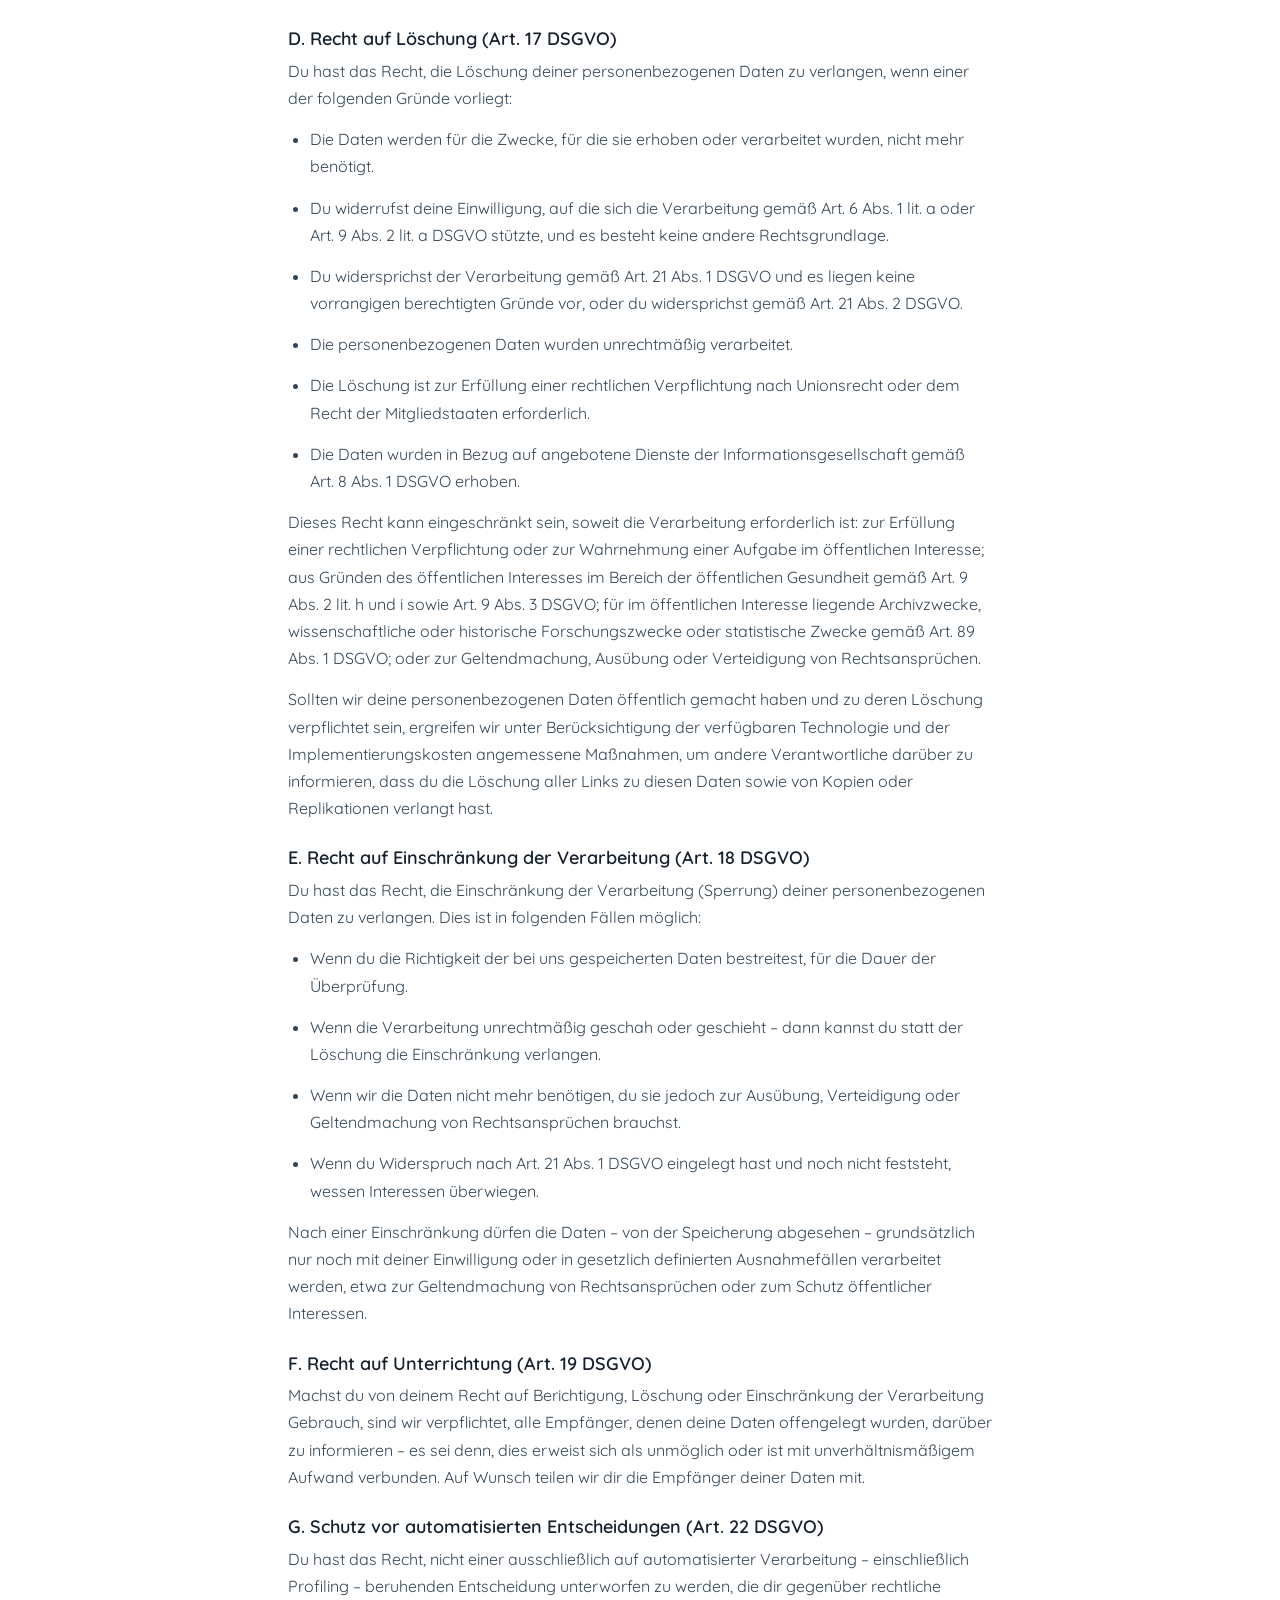
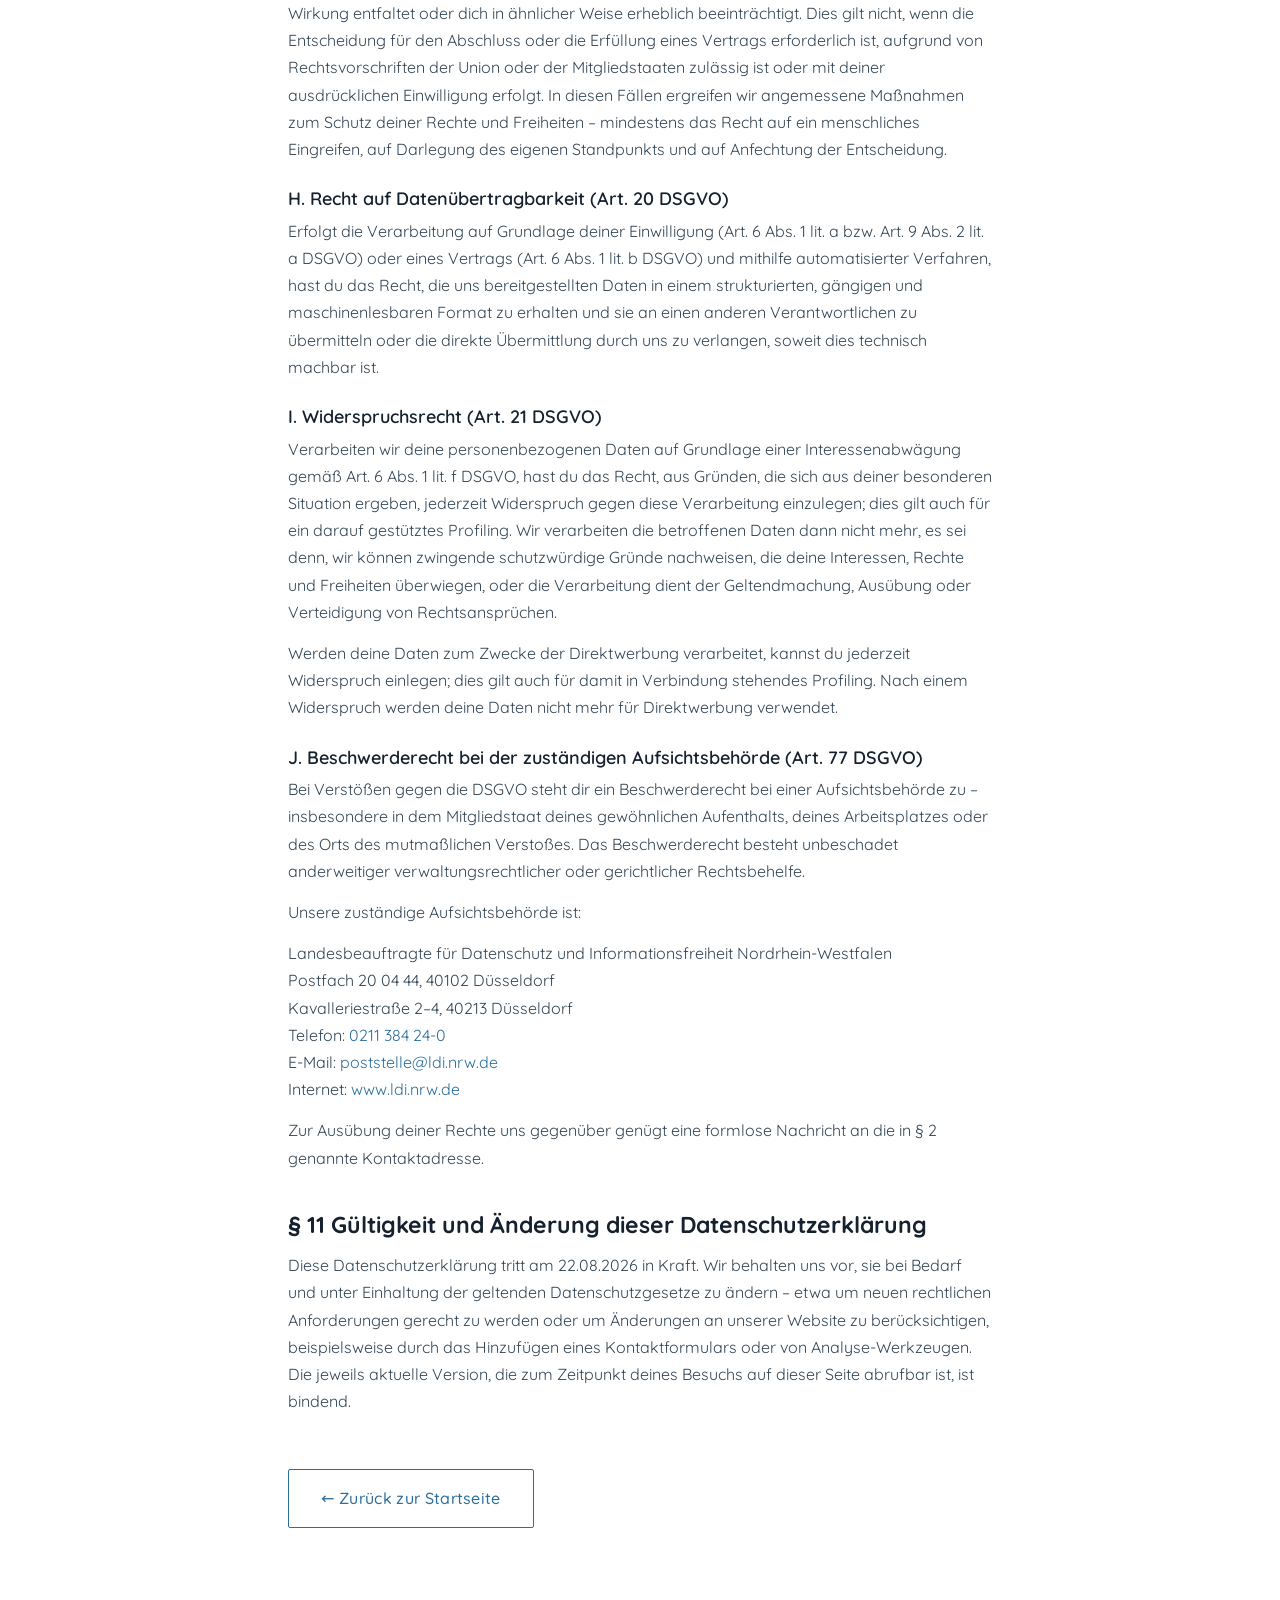
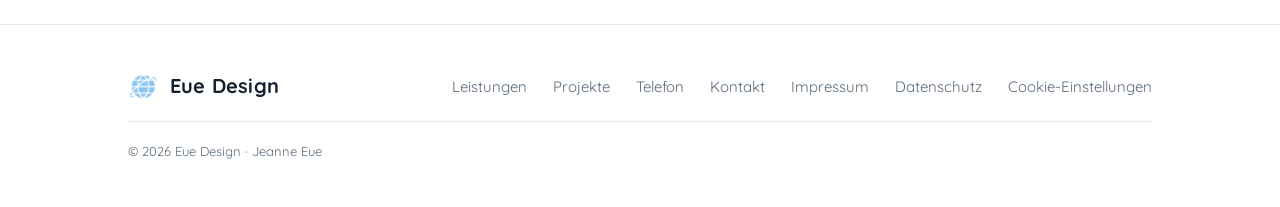
==== commit b332a09d: "überarbeitung_22.08.2026" ====
--- a/datenschutz.html
+++ b/datenschutz.html
@@ -2,8 +2,9 @@
 <html lang="de">
 <head>
   <meta charset="UTF-8">
-  <!-- Google tag (gtag.js) — Consent Mode v2: Standard verweigert, bis eine
-       Einwilligung (Cookie-Banner) vorliegt. Siehe Hinweis dazu im Chat. -->
+  <!-- Google Consent Mode v2 — Standard: alles verweigert.
+       Das Google-Tag (gtag.js) selbst wird NICHT hier geladen, sondern
+       erst nach ausdrücklicher Einwilligung – siehe consent.js. -->
   <script>
     window.dataLayer = window.dataLayer || [];
     function gtag(){dataLayer.push(arguments);}
@@ -11,14 +12,11 @@
       'ad_storage': 'denied',
       'ad_user_data': 'denied',
       'ad_personalization': 'denied',
-      'analytics_storage': 'denied'
+      'analytics_storage': 'denied',
+      'wait_for_update': 500
     });
   </script>
-  <script async src="https://www.googletagmanager.com/gtag/js?id=AW-18000222851"></script>
-  <script>
-    gtag('js', new Date());
-    gtag('config', 'AW-18000222851');
-  </script>
+  <script src="consent.js" defer></script>
   <meta name="viewport" content="width=device-width, initial-scale=1.0">
   <title>Datenschutzerklärung — Eue Design</title>
   <meta name="robots" content="noindex">
@@ -33,7 +31,11 @@
         <img src="assets/globe.png" alt="">
         <span class="wordmark">Eue Design</span>
       </a>
+      <button class="nav-toggle" aria-label="Menü öffnen" aria-expanded="false">
+        <svg width="26" height="26" viewBox="0 0 24 24" fill="none" stroke="currentColor" stroke-width="2"><line x1="3" y1="6" x2="21" y2="6"/><line x1="3" y1="12" x2="21" y2="12"/><line x1="3" y1="18" x2="21" y2="18"/></svg>
+      </button>
       <nav class="nav" id="nav">
+        <a href="index.html#ueber-mich">Über uns</a>
         <a href="index.html#leistungen">Leistungen</a>
         <a href="index.html#projekte">Projekte</a>
         <a class="btn btn-primary" href="index.html#kontakt">Kontakt</a>
@@ -48,7 +50,7 @@
 
       <h2>§ 1 Allgemeine Informationen</h2>
       <p>In dieser Datenschutzerklärung findest du detaillierte Informationen darüber, was mit deinen persönlichen Daten geschieht, wenn du unsere Website www.eue-design.de besuchst. Alle Daten, die eine persönliche Identifizierung ermöglichen, sind personenbezogene Daten. Bei der Verarbeitung deiner Daten halten wir uns strikt an die gesetzlichen Vorgaben, insbesondere die Datenschutz-Grundverordnung („DSGVO“).</p>
-      <p>Diese Website ist bewusst datensparsam aufgebaut: Schriften werden lokal ausgeliefert, es werden keine eingebetteten Inhalte von Drittanbietern (z. B. externe Karten oder Videos) geladen und es kommen keine Analyse-Tools wie Google Analytics zum Einsatz. Lediglich zur Erfolgsmessung unserer Google-Ads-Anzeigen wird ein Cookie-basiertes Conversion-Tracking eingesetzt – und auch das ausschließlich, wenn du dem im Cookie-Banner zustimmst (siehe § 5).</p>
+      <p>Diese Website ist bewusst datensparsam aufgebaut: Schriften werden lokal ausgeliefert, es kommen keine Analyse-Tools wie Google Analytics zum Einsatz und es sind keine externen Karten oder Videos eingebettet. Der einzige eingebundene Drittanbieter-Dienst ist das Conversion-Tracking von Google Ads – dessen Skript wird erst geladen, nachdem du im Cookie-Banner ausdrücklich zugestimmt hast (siehe § 5).</p>
 
       <h2>§ 2 Verantwortliche Stelle</h2>
       <p>Die Verantwortung für die Erhebung und Verarbeitung personenbezogener Daten auf dieser Website liegt datenschutzrechtlich bei:</p>
@@ -69,7 +71,7 @@
       <p>Cookies sind kleine Textdateien, die auf deinem Endgerät gespeichert werden. Sie sind nicht in der Lage, Programme auszuführen oder Viren auf dein Computersystem zu übertragen.</p>
       <p>Auf dieser Website werden Cookies bzw. vergleichbare Speichertechniken nur in zwei Fällen eingesetzt:</p>
       <ul>
-        <li><strong>Speicherung deiner Cookie-Entscheidung:</strong> Deine Auswahl im Cookie-Banner („Alle akzeptieren“ oder „Ablehnen“) wird lokal in deinem Browser gespeichert, damit du bei jedem Seitenaufruf erneut gefragt wirst. Diese Speicherung ist technisch erforderlich; Rechtsgrundlage ist Art. 6 Abs. 1 lit. f DSGVO (berechtigtes Interesse an einer rechtskonformen, funktionierenden Einwilligungsverwaltung).</li>
+        <li><strong>Speicherung deiner Cookie-Entscheidung:</strong> Deine Auswahl im Cookie-Banner („Alle akzeptieren“ oder „Ablehnen“) wird lokal in deinem Browser gespeichert, damit du nicht bei jedem Seitenaufruf erneut gefragt wirst. Diese Speicherung ist technisch erforderlich; Rechtsgrundlage ist Art. 6 Abs. 1 lit. f DSGVO (berechtigtes Interesse an einer rechtskonformen, funktionierenden Einwilligungsverwaltung). Deine Entscheidung wird nach sechs Monaten automatisch erneut abgefragt.</li>
         <li><strong>Google Ads Conversion-Tracking:</strong> Nicht technisch notwendig und wird ausschließlich nach deiner ausdrücklichen Einwilligung gesetzt (Art. 6 Abs. 1 lit. a DSGVO). Details dazu findest du in § 5.</li>
       </ul>
       <p>Du kannst deinen Browser so einstellen, dass du benachrichtigt wirst, wenn Cookies gesetzt werden sollen. Du kannst dann entscheiden, ob du Cookies im Einzelfall erlaubst, für bestimmte Fälle zulässt oder generell ablehnst. Du kannst auch einstellen, dass Cookies automatisch gelöscht werden, wenn du den Browser schließt. Bitte beachte, dass die Funktionalität dieser Website eingeschränkt sein kann, wenn du Cookies deaktivierst.</p>
@@ -79,12 +81,12 @@
       <p>Wenn du über eine Google-Anzeige auf diese Website gelangst und anschließend eine der vorgesehenen Aktionen ausführst (z. B. eine Anfrage per E-Mail oder Telefon stellst), kann Google dies mithilfe eines Cookies als sogenannte Conversion erfassen. So können wir nachvollziehen, welche Anzeigen zu Anfragen führen.</p>
       <p>Das dabei gesetzte Cookie verliert in der Regel nach 90 Tagen seine Gültigkeit und dient nicht der persönlichen Identifizierung. Es ermöglicht Google lediglich, deinen Browser wiederzuerkennen. Jeder Ads-Kunde erhält ein eigenes Cookie, sodass ein Cross-Website-Tracking ausgeschlossen ist. Gespeichert werden in der Regel eine Unique-Cookie-ID, die Häufigkeit der Anzeigenimpressionen, der Zeitpunkt der letzten Impression und deine Opt-out-Präferenz.</p>
       <p>Wir als Websitebetreiber erhalten weder die Identität noch weitere personenbezogene Daten der Besucher, sondern lediglich die Gesamtzahl der Nutzer, die auf eine Anzeige geklickt und anschließend die gewünschte Aktion ausgeführt haben. Rückschlüsse auf deine Person sind uns dabei nicht möglich.</p>
-      <p>Das Tracking wird nur aktiv, wenn du dem im Cookie-Banner dieser Website ausdrücklich zustimmst. Ohne deine Einwilligung bleibt das Google-Tag im sogenannten Consent Mode: Es werden dann standardmäßig keine Werbe-Cookies gesetzt und keine personenbezogenen Daten an Google übermittelt.</p>
-      <p><strong>Widerruf:</strong> Deine Einwilligung kannst du jederzeit mit Wirkung für die Zukunft widerrufen (Art. 7 Abs. 3 DSGVO), indem du die Website-Daten deines Browsers für diese Seite löschst und die Seite neu lädst – der Cookie-Banner erscheint dann erneut. Zusätzlich kannst du das Conversion-Tracking in deinen Browsereinstellungen deaktivieren. Die Rechtmäßigkeit der bis zum Widerruf erfolgten Verarbeitung bleibt unberührt.</p>
+      <p>Das Tracking wird nur aktiv, wenn du dem im Cookie-Banner dieser Website ausdrücklich zustimmst. Ohne deine Einwilligung wird das Skript von Google gar nicht erst geladen: Es werden dann weder Cookies gesetzt noch Daten wie deine IP-Adresse an Google übertragen.</p>
+      <p><strong>Widerruf:</strong> Deine Einwilligung kannst du jederzeit mit Wirkung für die Zukunft widerrufen (Art. 7 Abs. 3 DSGVO). Über den Link „Cookie-Einstellungen“ in der Fußzeile jeder Seite kannst du deine Auswahl jederzeit neu treffen. Unabhängig davon fragen wir deine Entscheidung nach sechs Monaten automatisch erneut ab. Zusätzlich kannst du das Conversion-Tracking in deinen Browsereinstellungen deaktivieren. Die Rechtmäßigkeit der bis zum Widerruf erfolgten Verarbeitung bleibt unberührt.</p>
       <p>Rechtsgrundlage ist Art. 6 Abs. 1 lit. a DSGVO (Einwilligung). Google kann Daten auch in die USA übertragen; die Übermittlung stützt sich auf die Standardvertragsklauseln der EU-Kommission. Weitere Informationen findest du unter <a href="https://policies.google.com/privacy" target="_blank" rel="noopener">policies.google.com/privacy</a> sowie speziell zu Google Ads unter <a href="https://policies.google.com/technologies/ads" target="_blank" rel="noopener">policies.google.com/technologies/ads</a>.</p>
 
       <h2>§ 6 Kontaktaufnahme per E-Mail</h2>
-      <p>Auf dieser Website befindet sich kein Kontaktformular. Wenn du mich per E-Mail kontaktierst (z. B. über den E-Mail-Button), verarbeite ich die von dir übermittelten Daten – etwa deinen Namen, deine E-Mail-Adresse und den Inhalt deiner Nachricht – ausschließlich zur Bearbeitung deiner Anfrage und für eventuelle Rückfragen. Eine Weitergabe dieser Daten an Dritte erfolgt ohne deine ausdrückliche Einwilligung nicht.</p>
+      <p>Auf dieser Website befindet sich kein Kontaktformular. Wenn du uns per E-Mail kontaktierst (z. B. über den E-Mail-Button), verarbeiten wir die von dir übermittelten Daten – etwa deinen Namen, deine E-Mail-Adresse und den Inhalt deiner Nachricht – ausschließlich zur Bearbeitung deiner Anfrage und für eventuelle Rückfragen. Eine Weitergabe dieser Daten an Dritte erfolgt ohne deine ausdrückliche Einwilligung nicht.</p>
       <p>Rechtsgrundlage ist Art. 6 Abs. 1 lit. b DSGVO (Anbahnung oder Erfüllung eines Vertrags) bzw. Art. 6 Abs. 1 lit. f DSGVO (berechtigtes Interesse an der Beantwortung deiner Anfrage). Deine Daten werden gelöscht, sobald sie für die Bearbeitung nicht mehr erforderlich sind, du zur Löschung aufforderst und keine gesetzlichen Aufbewahrungspflichten entgegenstehen.</p>
 
       <h2>§ 7 Verwendung und Weitergabe von Daten</h2>
@@ -161,9 +163,6 @@
       <h2>§ 11 Gültigkeit und Änderung dieser Datenschutzerklärung</h2>
       <p>Diese Datenschutzerklärung tritt am 22.08.2026 in Kraft. Wir behalten uns vor, sie bei Bedarf und unter Einhaltung der geltenden Datenschutzgesetze zu ändern – etwa um neuen rechtlichen Anforderungen gerecht zu werden oder um Änderungen an unserer Website zu berücksichtigen, beispielsweise durch das Hinzufügen eines Kontaktformulars oder von Analyse-Werkzeugen. Die jeweils aktuelle Version, die zum Zeitpunkt deines Besuchs auf dieser Seite abrufbar ist, ist bindend.</p>
 
-      <div class="disclaimer">
-        Hinweis: Diese Datenschutzerklärung ist eine sorgfältig erstellte Vorlage, jedoch keine Rechtsberatung. Da deine Website geschäftlich genutzt wird, empfehle ich, den Text einmal anwaltlich oder über einen spezialisierten Generator (z. B. e-recht24 oder Dr. Schwenke) prüfen zu lassen – insbesondere, sobald sich Funktionen wie ein Kontaktformular oder Analysetools ändern.
-      </div>
 
       <a class="back btn btn-ghost" href="index.html">← Zurück zur Startseite</a>
     </div>
@@ -178,12 +177,16 @@
       <nav class="footer-links">
         <a href="index.html#leistungen">Leistungen</a>
         <a href="index.html#projekte">Projekte</a>
+        <a href="tel:+4915170875533">Telefon</a>
+        <a href="mailto:kontakt@eue-design.de">Kontakt</a>
         <a href="impressum.html">Impressum</a>
         <a href="datenschutz.html">Datenschutz</a>
+        <a href="#" id="cookieSettings">Cookie-Einstellungen</a>
       </nav>
-      <div class="footer-copy">© <span id="jahr"></span> Eue Design · Jeanne Eue</div>
+      <div class="footer-copy">© <span id="jahr">2026</span> Eue Design · Jeanne Eue</div>
     </div>
   </footer>
+  <script src="nav.js" defer></script>
   <script>
     var d = new Date();
     document.getElementById('jahr').textContent = d.getFullYear();
@@ -192,7 +195,7 @@
   </script>
 
   <!-- COOKIE-CONSENT-BANNER (Google Ads Conversion-Tracking) -->
-  <div class="cookie-banner" id="cookieBanner" role="dialog" aria-live="polite" aria-label="Cookie-Einwilligung">
+  <div class="cookie-banner" id="cookieBanner" role="region" aria-label="Cookie-Einwilligung" tabindex="-1">
     <div class="cookie-banner-inner">
       <p>Wir nutzen ein Cookie für Google Ads Conversion-Tracking, um zu sehen, wie gut unsere Anzeigen wirken. Es ist nicht technisch notwendig und wird nur mit deiner Einwilligung gesetzt. Mehr dazu in unserer <a href="datenschutz.html">Datenschutzerklärung</a>.</p>
       <div class="cookie-banner-actions">
@@ -201,51 +204,5 @@
       </div>
     </div>
   </div>
-  <script>
-    (function () {
-      var KEY = 'eue_cookie_consent'; // 'granted' | 'denied'
-      var banner = document.getElementById('cookieBanner');
-      if (!banner) return;
-
-      function applyConsent(state) {
-        if (typeof gtag === 'function') {
-          gtag('consent', 'update', {
-            'ad_storage': state,
-            'ad_user_data': state,
-            'ad_personalization': state,
-            'analytics_storage': state
-          });
-        }
-      }
-      function hideBanner() {
-        banner.classList.remove('visible');
-        document.body.classList.remove('cookie-banner-open');
-      }
-      function showBanner() {
-        banner.classList.add('visible');
-        document.body.classList.add('cookie-banner-open');
-      }
-
-      var saved = null;
-      try { saved = localStorage.getItem(KEY); } catch (e) {}
-
-      if (saved === 'granted' || saved === 'denied') {
-        applyConsent(saved);
-      } else {
-        showBanner();
-      }
-
-      document.getElementById('cookieAccept').addEventListener('click', function () {
-        try { localStorage.setItem(KEY, 'granted'); } catch (e) {}
-        applyConsent('granted');
-        hideBanner();
-      });
-      document.getElementById('cookieDecline').addEventListener('click', function () {
-        try { localStorage.setItem(KEY, 'denied'); } catch (e) {}
-        applyConsent('denied');
-        hideBanner();
-      });
-    })();
-  </script>
 </body>
 </html>
--- a/styles.css
+++ b/styles.css
@@ -435,6 +435,20 @@
   * { transition: none !important; }
 }
 
+/* --- Sichtbarer Tastatur-Fokus (Barrierefreiheit) ------ */
+:focus-visible {
+  outline: 3px solid var(--accent);
+  outline-offset: 3px;
+  border-radius: 4px;
+}
+/* Das Banner erhält beim Einblenden programmatisch den Fokus –
+   dabei soll kein Rahmen um den gesamten Balken erscheinen. */
+.cookie-banner:focus { outline: none; }
+.cookie-banner .btn:focus-visible {
+  outline: 3px solid #fff;
+  outline-offset: 3px;
+}
+
 /* --- Cookie-Consent-Banner (Google Ads Conversion-Tracking) --- */
 .cookie-banner {
   position: fixed; left: 0; right: 0; bottom: 0; z-index: 200;
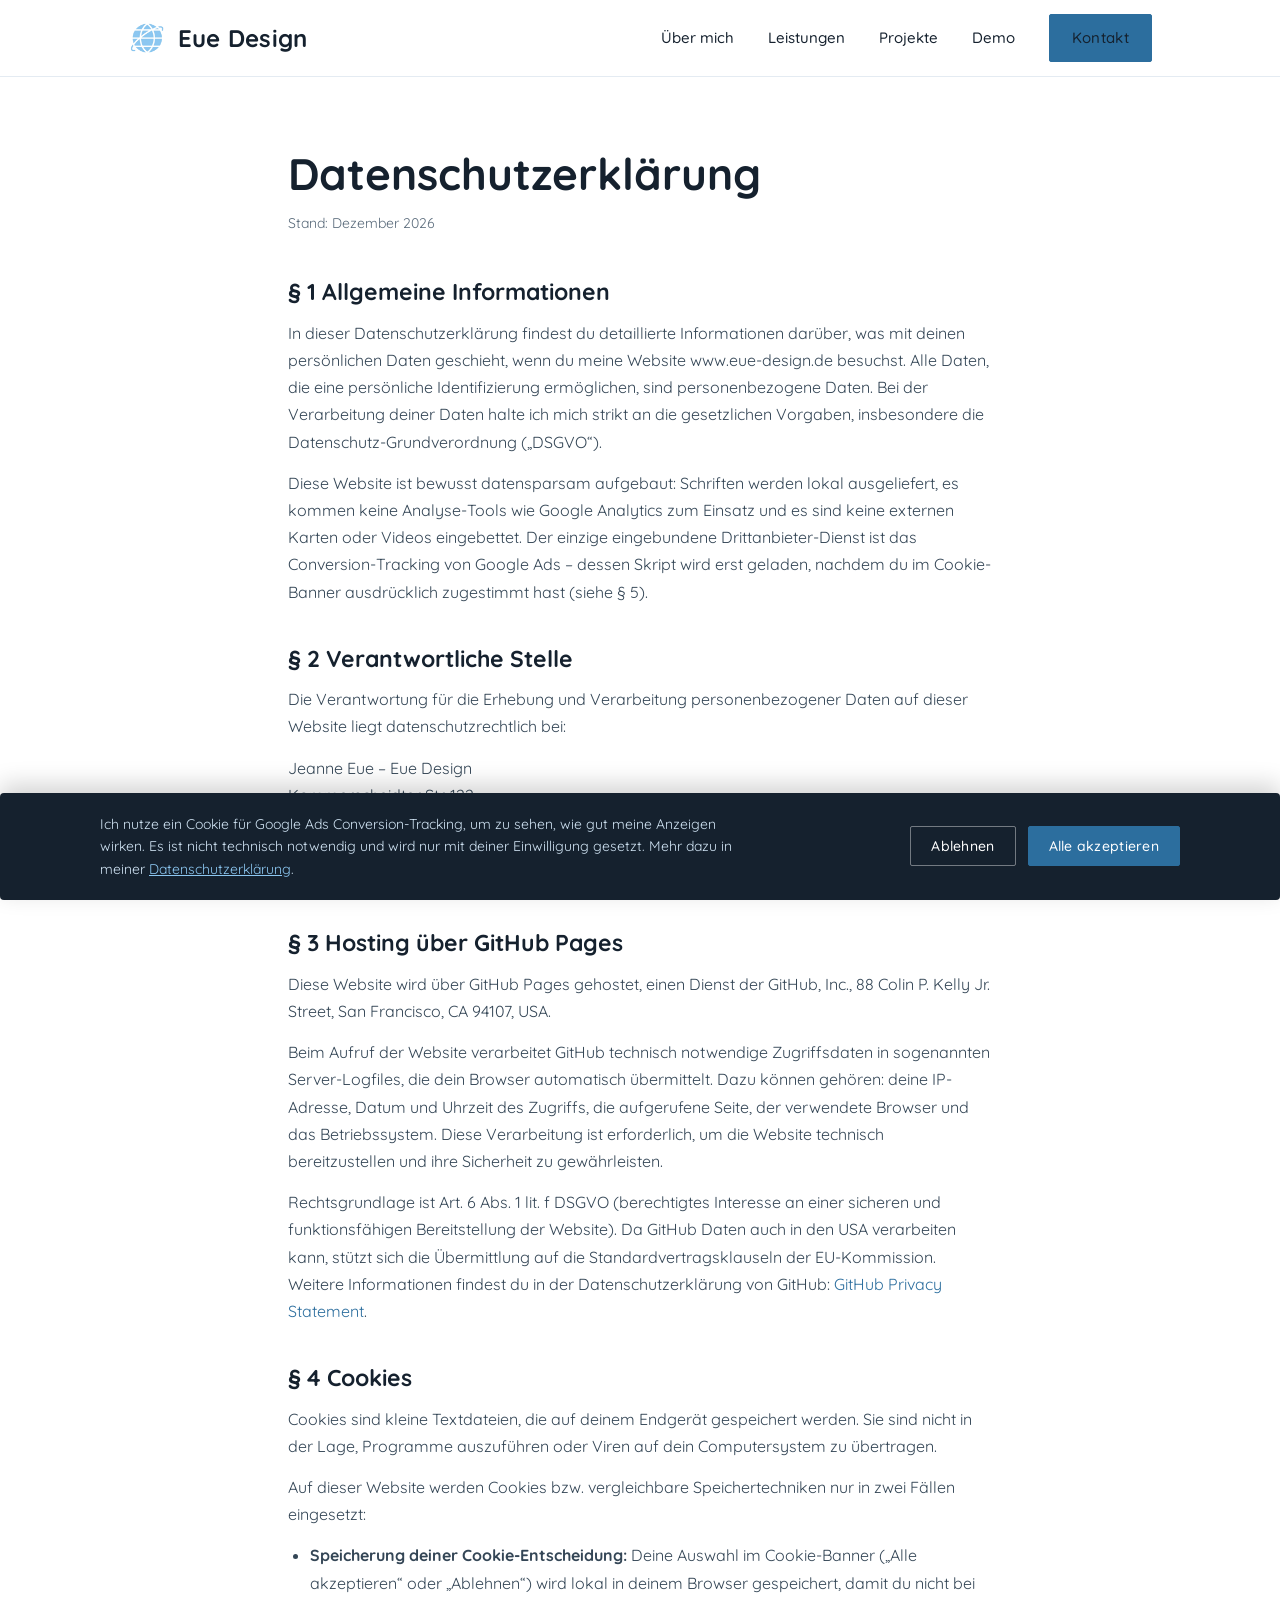
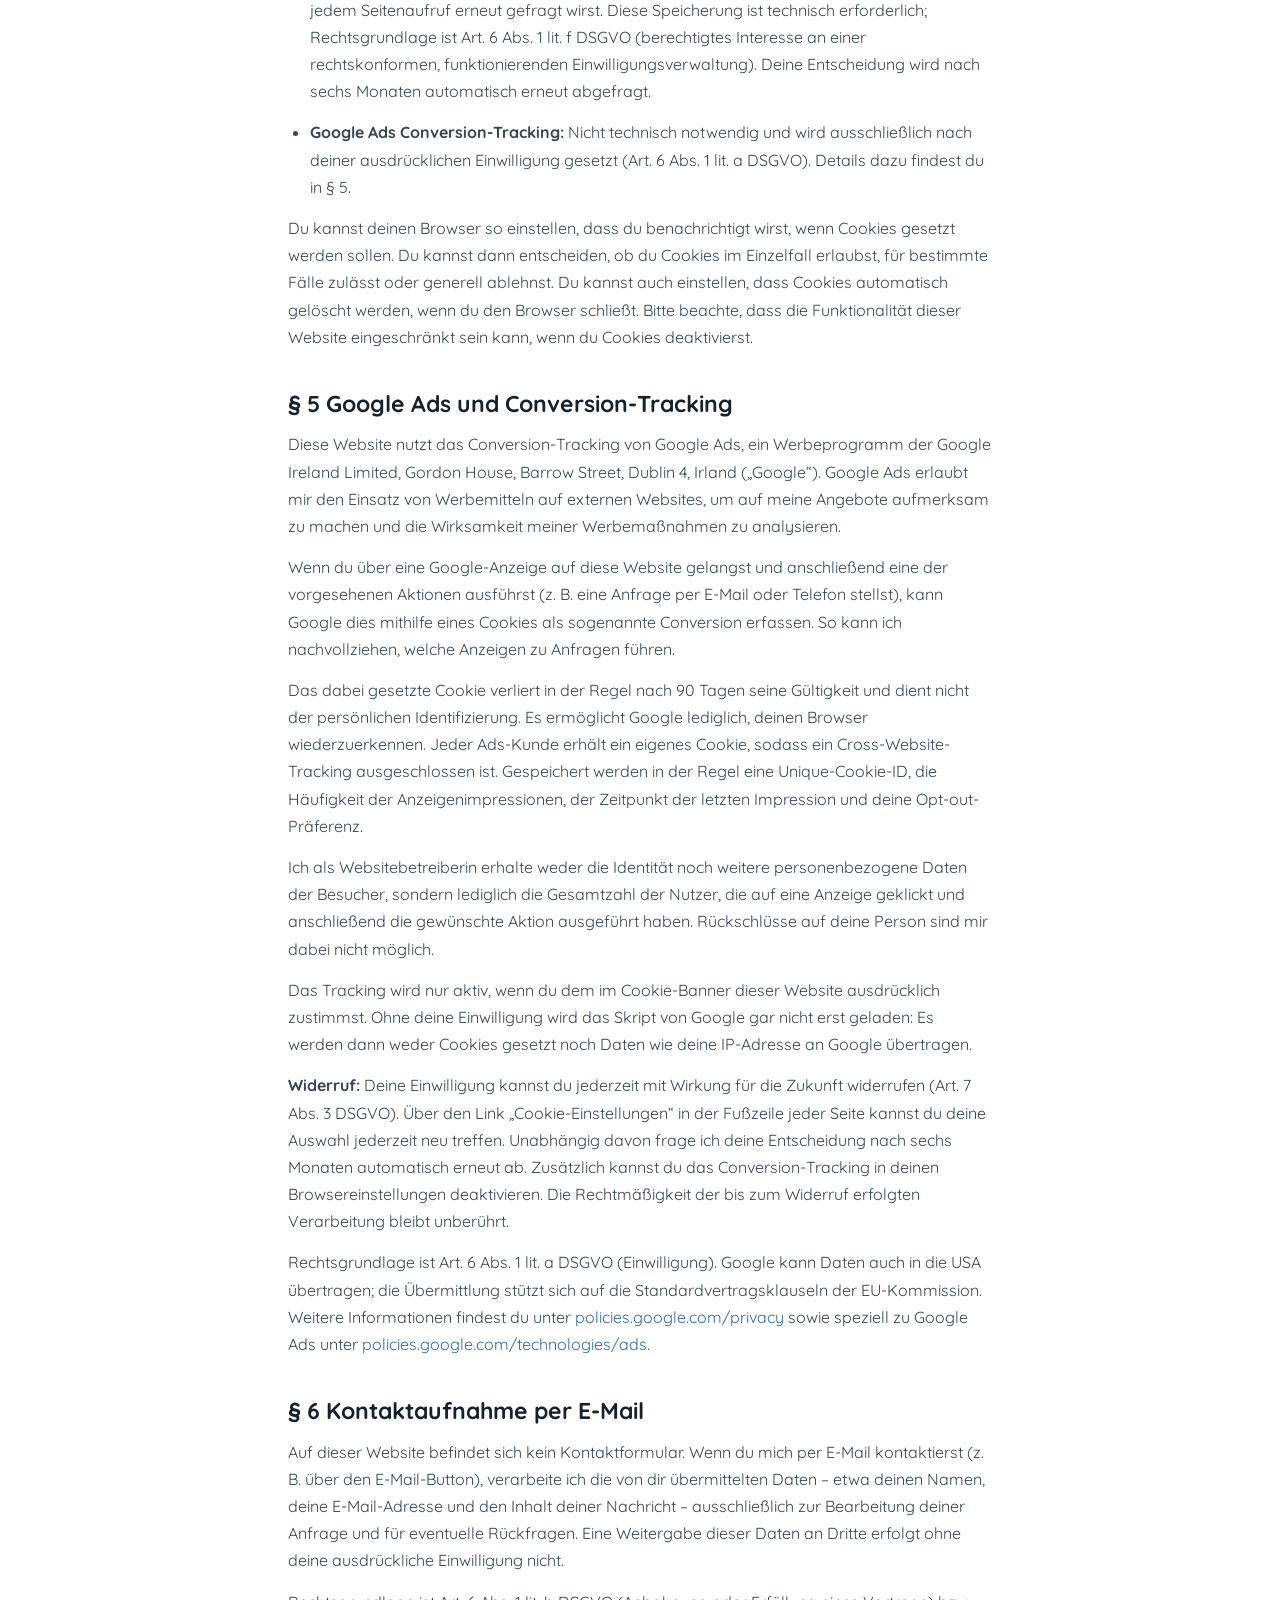
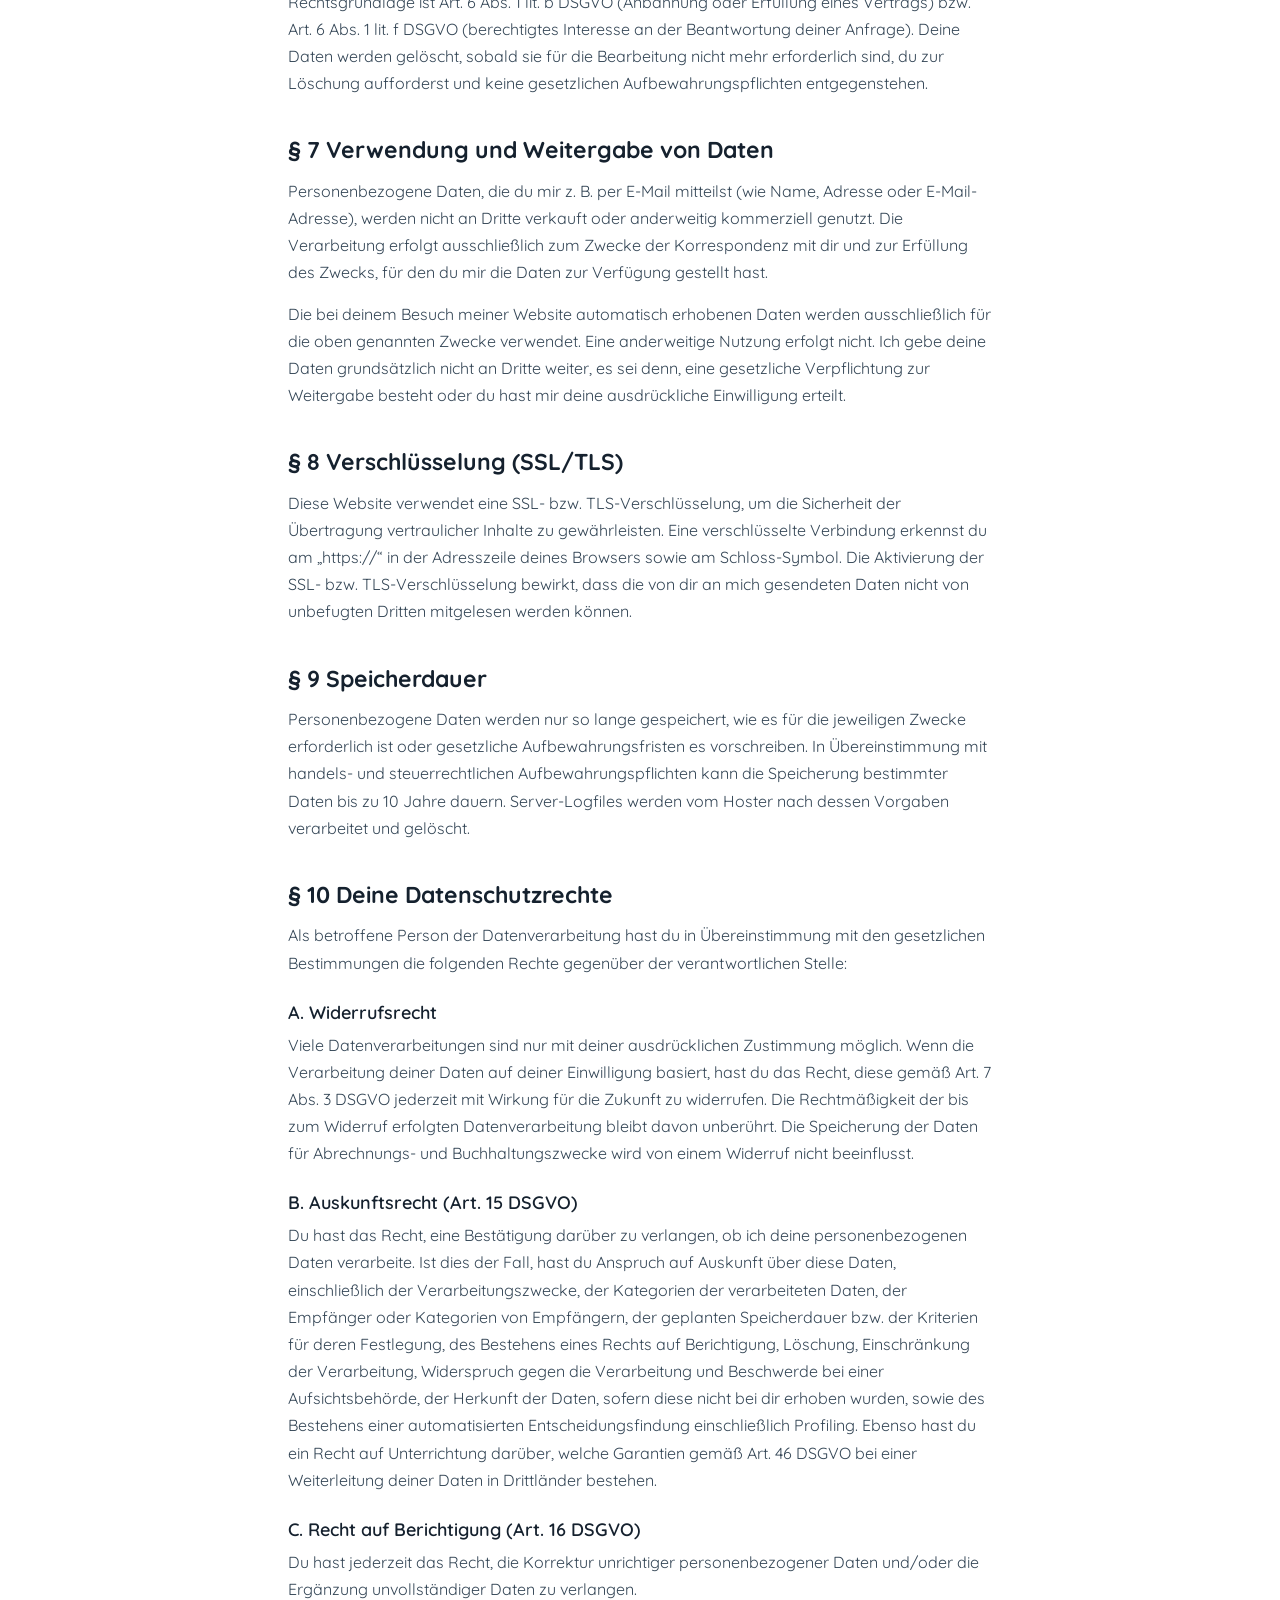
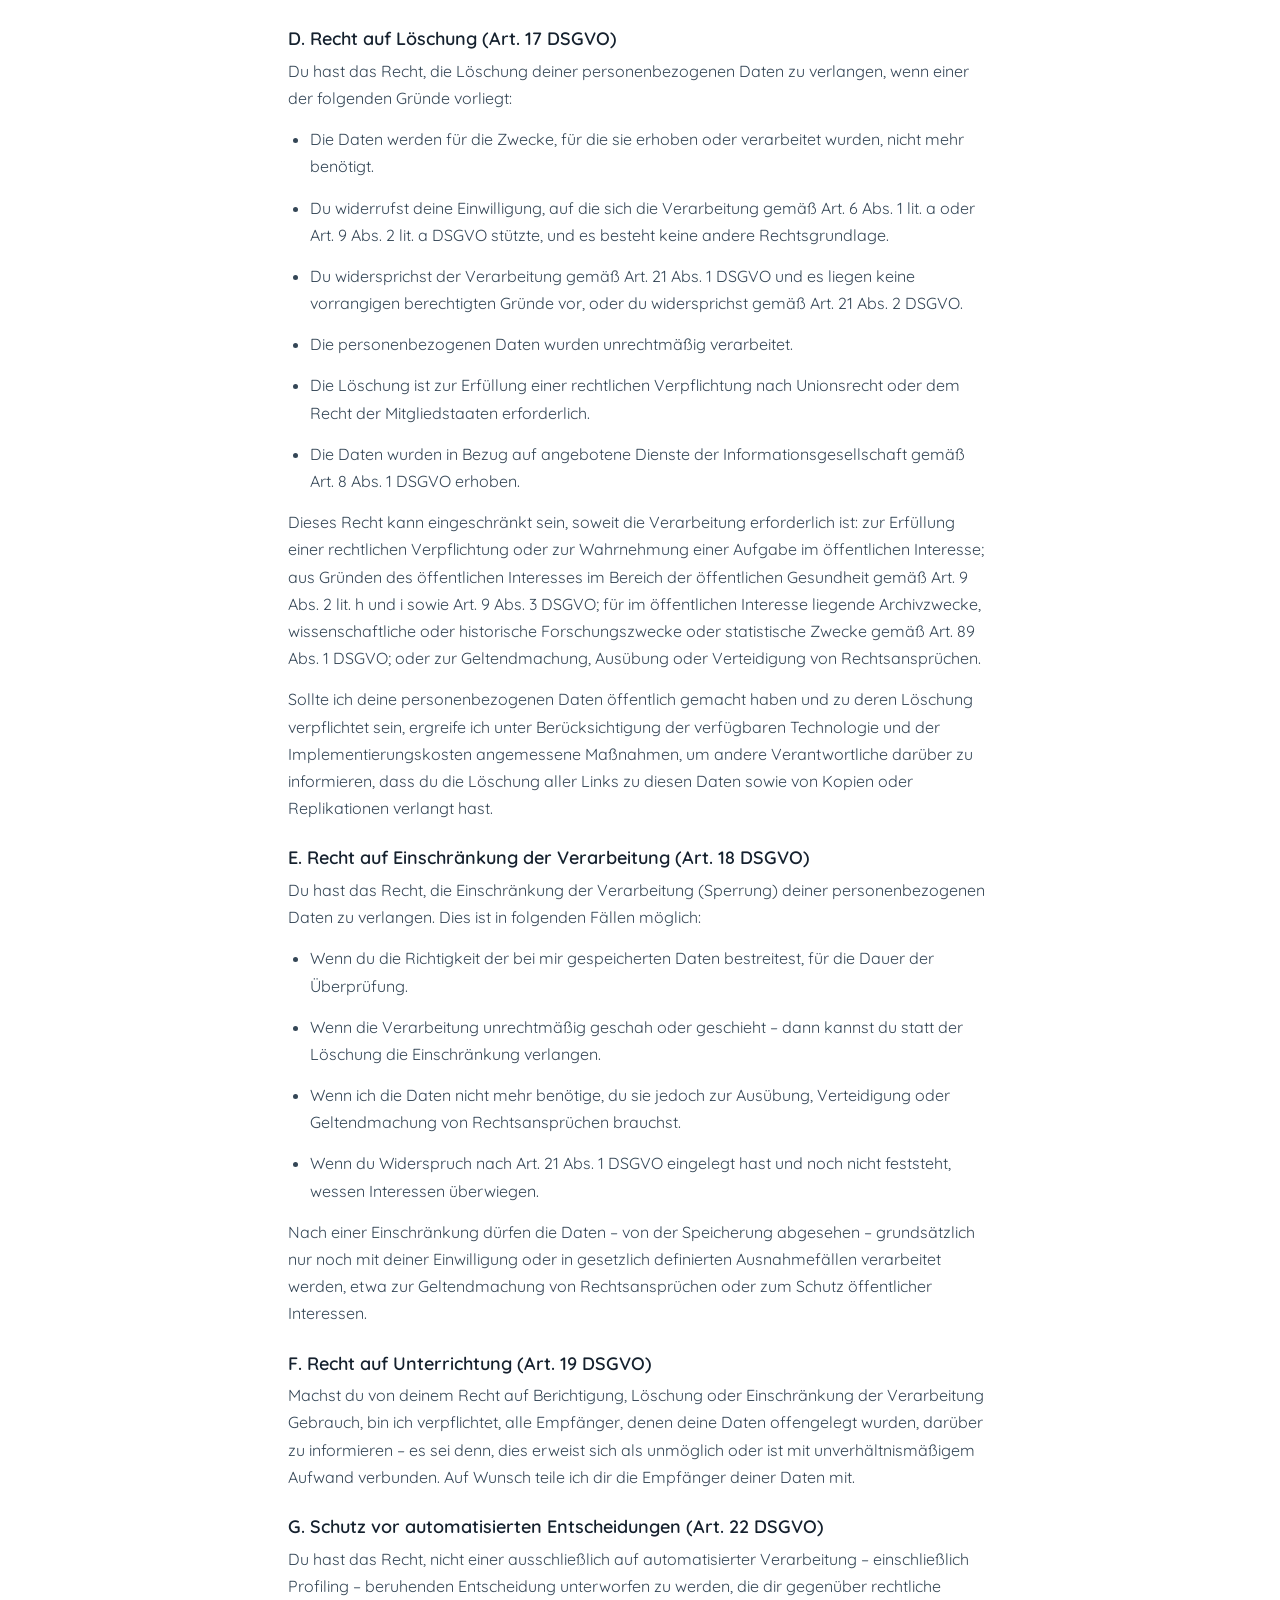
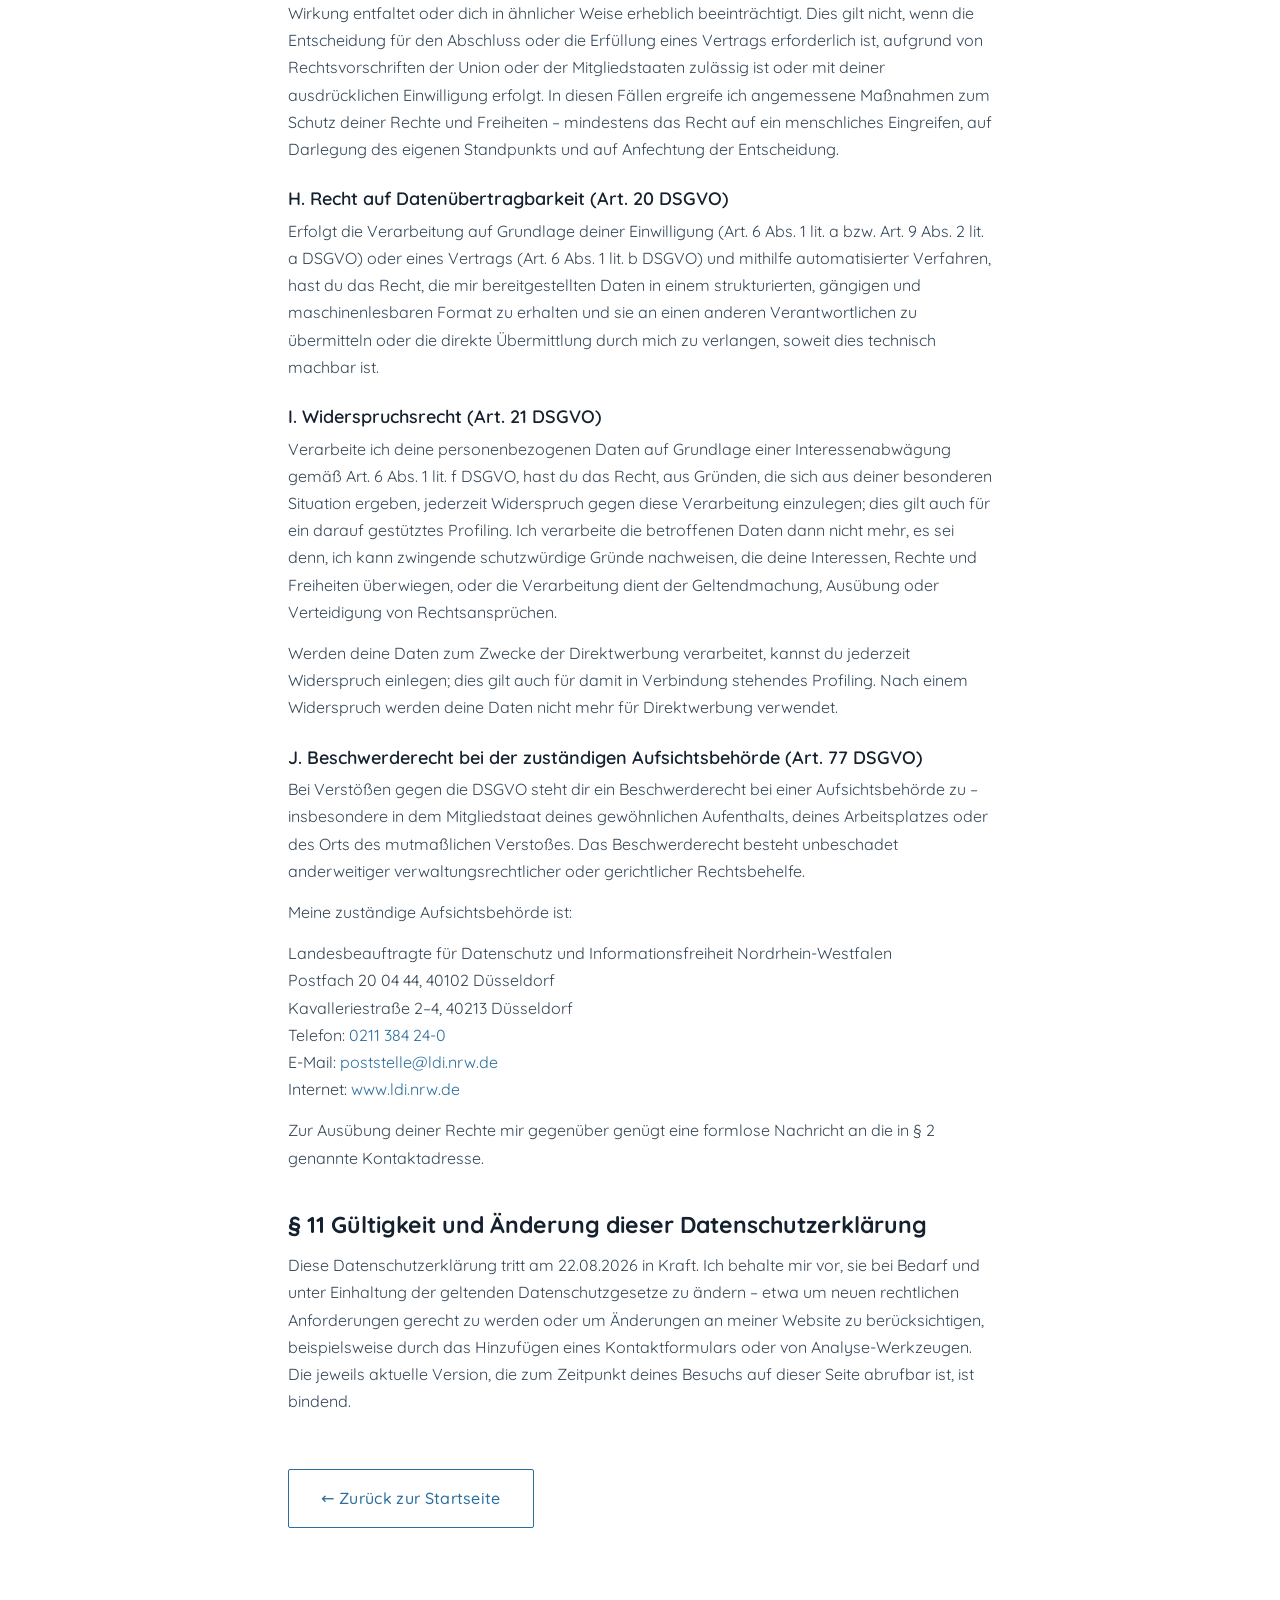
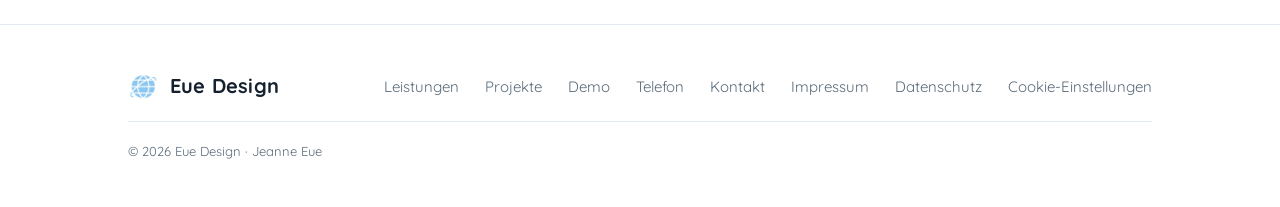
==== commit b1f101db: "12.10." ====
--- a/datenschutz.html
+++ b/datenschutz.html
@@ -35,9 +35,10 @@
         <svg width="26" height="26" viewBox="0 0 24 24" fill="none" stroke="currentColor" stroke-width="2"><line x1="3" y1="6" x2="21" y2="6"/><line x1="3" y1="12" x2="21" y2="12"/><line x1="3" y1="18" x2="21" y2="18"/></svg>
       </button>
       <nav class="nav" id="nav">
-        <a href="index.html#ueber-mich">Über uns</a>
+        <a href="index.html#ueber-mich">Über mich</a>
         <a href="index.html#leistungen">Leistungen</a>
         <a href="index.html#projekte">Projekte</a>
+        <a href="index.html#demo">Demo</a>
         <a class="btn btn-primary" href="index.html#kontakt">Kontakt</a>
       </nav>
     </div>
@@ -49,7 +50,7 @@
       <p class="updated">Stand: <span id="stand"></span></p>
 
       <h2>§ 1 Allgemeine Informationen</h2>
-      <p>In dieser Datenschutzerklärung findest du detaillierte Informationen darüber, was mit deinen persönlichen Daten geschieht, wenn du unsere Website www.eue-design.de besuchst. Alle Daten, die eine persönliche Identifizierung ermöglichen, sind personenbezogene Daten. Bei der Verarbeitung deiner Daten halten wir uns strikt an die gesetzlichen Vorgaben, insbesondere die Datenschutz-Grundverordnung („DSGVO“).</p>
+      <p>In dieser Datenschutzerklärung findest du detaillierte Informationen darüber, was mit deinen persönlichen Daten geschieht, wenn du meine Website www.eue-design.de besuchst. Alle Daten, die eine persönliche Identifizierung ermöglichen, sind personenbezogene Daten. Bei der Verarbeitung deiner Daten halte ich mich strikt an die gesetzlichen Vorgaben, insbesondere die Datenschutz-Grundverordnung („DSGVO“).</p>
       <p>Diese Website ist bewusst datensparsam aufgebaut: Schriften werden lokal ausgeliefert, es kommen keine Analyse-Tools wie Google Analytics zum Einsatz und es sind keine externen Karten oder Videos eingebettet. Der einzige eingebundene Drittanbieter-Dienst ist das Conversion-Tracking von Google Ads – dessen Skript wird erst geladen, nachdem du im Cookie-Banner ausdrücklich zugestimmt hast (siehe § 5).</p>
 
       <h2>§ 2 Verantwortliche Stelle</h2>
@@ -77,24 +78,24 @@
       <p>Du kannst deinen Browser so einstellen, dass du benachrichtigt wirst, wenn Cookies gesetzt werden sollen. Du kannst dann entscheiden, ob du Cookies im Einzelfall erlaubst, für bestimmte Fälle zulässt oder generell ablehnst. Du kannst auch einstellen, dass Cookies automatisch gelöscht werden, wenn du den Browser schließt. Bitte beachte, dass die Funktionalität dieser Website eingeschränkt sein kann, wenn du Cookies deaktivierst.</p>
 
       <h2>§ 5 Google Ads und Conversion-Tracking</h2>
-      <p>Diese Website nutzt das Conversion-Tracking von Google Ads, ein Werbeprogramm der Google Ireland Limited, Gordon House, Barrow Street, Dublin 4, Irland („Google“). Google Ads erlaubt uns den Einsatz von Werbemitteln auf externen Websites, um auf unsere Angebote aufmerksam zu machen und die Wirksamkeit unserer Werbemaßnahmen zu analysieren.</p>
-      <p>Wenn du über eine Google-Anzeige auf diese Website gelangst und anschließend eine der vorgesehenen Aktionen ausführst (z. B. eine Anfrage per E-Mail oder Telefon stellst), kann Google dies mithilfe eines Cookies als sogenannte Conversion erfassen. So können wir nachvollziehen, welche Anzeigen zu Anfragen führen.</p>
+      <p>Diese Website nutzt das Conversion-Tracking von Google Ads, ein Werbeprogramm der Google Ireland Limited, Gordon House, Barrow Street, Dublin 4, Irland („Google“). Google Ads erlaubt mir den Einsatz von Werbemitteln auf externen Websites, um auf meine Angebote aufmerksam zu machen und die Wirksamkeit meiner Werbemaßnahmen zu analysieren.</p>
+      <p>Wenn du über eine Google-Anzeige auf diese Website gelangst und anschließend eine der vorgesehenen Aktionen ausführst (z. B. eine Anfrage per E-Mail oder Telefon stellst), kann Google dies mithilfe eines Cookies als sogenannte Conversion erfassen. So kann ich nachvollziehen, welche Anzeigen zu Anfragen führen.</p>
       <p>Das dabei gesetzte Cookie verliert in der Regel nach 90 Tagen seine Gültigkeit und dient nicht der persönlichen Identifizierung. Es ermöglicht Google lediglich, deinen Browser wiederzuerkennen. Jeder Ads-Kunde erhält ein eigenes Cookie, sodass ein Cross-Website-Tracking ausgeschlossen ist. Gespeichert werden in der Regel eine Unique-Cookie-ID, die Häufigkeit der Anzeigenimpressionen, der Zeitpunkt der letzten Impression und deine Opt-out-Präferenz.</p>
-      <p>Wir als Websitebetreiber erhalten weder die Identität noch weitere personenbezogene Daten der Besucher, sondern lediglich die Gesamtzahl der Nutzer, die auf eine Anzeige geklickt und anschließend die gewünschte Aktion ausgeführt haben. Rückschlüsse auf deine Person sind uns dabei nicht möglich.</p>
+      <p>Ich als Websitebetreiberin erhalte weder die Identität noch weitere personenbezogene Daten der Besucher, sondern lediglich die Gesamtzahl der Nutzer, die auf eine Anzeige geklickt und anschließend die gewünschte Aktion ausgeführt haben. Rückschlüsse auf deine Person sind mir dabei nicht möglich.</p>
       <p>Das Tracking wird nur aktiv, wenn du dem im Cookie-Banner dieser Website ausdrücklich zustimmst. Ohne deine Einwilligung wird das Skript von Google gar nicht erst geladen: Es werden dann weder Cookies gesetzt noch Daten wie deine IP-Adresse an Google übertragen.</p>
-      <p><strong>Widerruf:</strong> Deine Einwilligung kannst du jederzeit mit Wirkung für die Zukunft widerrufen (Art. 7 Abs. 3 DSGVO). Über den Link „Cookie-Einstellungen“ in der Fußzeile jeder Seite kannst du deine Auswahl jederzeit neu treffen. Unabhängig davon fragen wir deine Entscheidung nach sechs Monaten automatisch erneut ab. Zusätzlich kannst du das Conversion-Tracking in deinen Browsereinstellungen deaktivieren. Die Rechtmäßigkeit der bis zum Widerruf erfolgten Verarbeitung bleibt unberührt.</p>
+      <p><strong>Widerruf:</strong> Deine Einwilligung kannst du jederzeit mit Wirkung für die Zukunft widerrufen (Art. 7 Abs. 3 DSGVO). Über den Link „Cookie-Einstellungen“ in der Fußzeile jeder Seite kannst du deine Auswahl jederzeit neu treffen. Unabhängig davon frage ich deine Entscheidung nach sechs Monaten automatisch erneut ab. Zusätzlich kannst du das Conversion-Tracking in deinen Browsereinstellungen deaktivieren. Die Rechtmäßigkeit der bis zum Widerruf erfolgten Verarbeitung bleibt unberührt.</p>
       <p>Rechtsgrundlage ist Art. 6 Abs. 1 lit. a DSGVO (Einwilligung). Google kann Daten auch in die USA übertragen; die Übermittlung stützt sich auf die Standardvertragsklauseln der EU-Kommission. Weitere Informationen findest du unter <a href="https://policies.google.com/privacy" target="_blank" rel="noopener">policies.google.com/privacy</a> sowie speziell zu Google Ads unter <a href="https://policies.google.com/technologies/ads" target="_blank" rel="noopener">policies.google.com/technologies/ads</a>.</p>
 
       <h2>§ 6 Kontaktaufnahme per E-Mail</h2>
-      <p>Auf dieser Website befindet sich kein Kontaktformular. Wenn du uns per E-Mail kontaktierst (z. B. über den E-Mail-Button), verarbeiten wir die von dir übermittelten Daten – etwa deinen Namen, deine E-Mail-Adresse und den Inhalt deiner Nachricht – ausschließlich zur Bearbeitung deiner Anfrage und für eventuelle Rückfragen. Eine Weitergabe dieser Daten an Dritte erfolgt ohne deine ausdrückliche Einwilligung nicht.</p>
+      <p>Auf dieser Website befindet sich kein Kontaktformular. Wenn du mich per E-Mail kontaktierst (z. B. über den E-Mail-Button), verarbeite ich die von dir übermittelten Daten – etwa deinen Namen, deine E-Mail-Adresse und den Inhalt deiner Nachricht – ausschließlich zur Bearbeitung deiner Anfrage und für eventuelle Rückfragen. Eine Weitergabe dieser Daten an Dritte erfolgt ohne deine ausdrückliche Einwilligung nicht.</p>
       <p>Rechtsgrundlage ist Art. 6 Abs. 1 lit. b DSGVO (Anbahnung oder Erfüllung eines Vertrags) bzw. Art. 6 Abs. 1 lit. f DSGVO (berechtigtes Interesse an der Beantwortung deiner Anfrage). Deine Daten werden gelöscht, sobald sie für die Bearbeitung nicht mehr erforderlich sind, du zur Löschung aufforderst und keine gesetzlichen Aufbewahrungspflichten entgegenstehen.</p>
 
       <h2>§ 7 Verwendung und Weitergabe von Daten</h2>
-      <p>Personenbezogene Daten, die du uns z. B. per E-Mail mitteilst (wie Name, Adresse oder E-Mail-Adresse), werden nicht an Dritte verkauft oder anderweitig kommerziell genutzt. Die Verarbeitung erfolgt ausschließlich zum Zwecke der Korrespondenz mit dir und zur Erfüllung des Zwecks, für den du uns die Daten zur Verfügung gestellt hast.</p>
-      <p>Die bei deinem Besuch unserer Website automatisch erhobenen Daten werden ausschließlich für die oben genannten Zwecke verwendet. Eine anderweitige Nutzung erfolgt nicht. Wir geben deine Daten grundsätzlich nicht an Dritte weiter, es sei denn, eine gesetzliche Verpflichtung zur Weitergabe besteht oder du hast uns deine ausdrückliche Einwilligung erteilt.</p>
+      <p>Personenbezogene Daten, die du mir z. B. per E-Mail mitteilst (wie Name, Adresse oder E-Mail-Adresse), werden nicht an Dritte verkauft oder anderweitig kommerziell genutzt. Die Verarbeitung erfolgt ausschließlich zum Zwecke der Korrespondenz mit dir und zur Erfüllung des Zwecks, für den du mir die Daten zur Verfügung gestellt hast.</p>
+      <p>Die bei deinem Besuch meiner Website automatisch erhobenen Daten werden ausschließlich für die oben genannten Zwecke verwendet. Eine anderweitige Nutzung erfolgt nicht. Ich gebe deine Daten grundsätzlich nicht an Dritte weiter, es sei denn, eine gesetzliche Verpflichtung zur Weitergabe besteht oder du hast mir deine ausdrückliche Einwilligung erteilt.</p>
 
       <h2>§ 8 Verschlüsselung (SSL/TLS)</h2>
-      <p>Diese Website verwendet eine SSL- bzw. TLS-Verschlüsselung, um die Sicherheit der Übertragung vertraulicher Inhalte zu gewährleisten. Eine verschlüsselte Verbindung erkennst du am „https://“ in der Adresszeile deines Browsers sowie am Schloss-Symbol. Die Aktivierung der SSL- bzw. TLS-Verschlüsselung bewirkt, dass die von dir an uns gesendeten Daten nicht von unbefugten Dritten mitgelesen werden können.</p>
+      <p>Diese Website verwendet eine SSL- bzw. TLS-Verschlüsselung, um die Sicherheit der Übertragung vertraulicher Inhalte zu gewährleisten. Eine verschlüsselte Verbindung erkennst du am „https://“ in der Adresszeile deines Browsers sowie am Schloss-Symbol. Die Aktivierung der SSL- bzw. TLS-Verschlüsselung bewirkt, dass die von dir an mich gesendeten Daten nicht von unbefugten Dritten mitgelesen werden können.</p>
 
       <h2>§ 9 Speicherdauer</h2>
       <p>Personenbezogene Daten werden nur so lange gespeichert, wie es für die jeweiligen Zwecke erforderlich ist oder gesetzliche Aufbewahrungsfristen es vorschreiben. In Übereinstimmung mit handels- und steuerrechtlichen Aufbewahrungspflichten kann die Speicherung bestimmter Daten bis zu 10 Jahre dauern. Server-Logfiles werden vom Hoster nach dessen Vorgaben verarbeitet und gelöscht.</p>
@@ -106,7 +107,7 @@
       <p>Viele Datenverarbeitungen sind nur mit deiner ausdrücklichen Zustimmung möglich. Wenn die Verarbeitung deiner Daten auf deiner Einwilligung basiert, hast du das Recht, diese gemäß Art. 7 Abs. 3 DSGVO jederzeit mit Wirkung für die Zukunft zu widerrufen. Die Rechtmäßigkeit der bis zum Widerruf erfolgten Datenverarbeitung bleibt davon unberührt. Die Speicherung der Daten für Abrechnungs- und Buchhaltungszwecke wird von einem Widerruf nicht beeinflusst.</p>
 
       <h3>B. Auskunftsrecht (Art. 15 DSGVO)</h3>
-      <p>Du hast das Recht, eine Bestätigung darüber zu verlangen, ob wir deine personenbezogenen Daten verarbeiten. Ist dies der Fall, hast du Anspruch auf Auskunft über diese Daten, einschließlich der Verarbeitungszwecke, der Kategorien der verarbeiteten Daten, der Empfänger oder Kategorien von Empfängern, der geplanten Speicherdauer bzw. der Kriterien für deren Festlegung, des Bestehens eines Rechts auf Berichtigung, Löschung, Einschränkung der Verarbeitung, Widerspruch gegen die Verarbeitung und Beschwerde bei einer Aufsichtsbehörde, der Herkunft der Daten, sofern diese nicht bei dir erhoben wurden, sowie des Bestehens einer automatisierten Entscheidungsfindung einschließlich Profiling. Ebenso hast du ein Recht auf Unterrichtung darüber, welche Garantien gemäß Art. 46 DSGVO bei einer Weiterleitung deiner Daten in Drittländer bestehen.</p>
+      <p>Du hast das Recht, eine Bestätigung darüber zu verlangen, ob ich deine personenbezogenen Daten verarbeite. Ist dies der Fall, hast du Anspruch auf Auskunft über diese Daten, einschließlich der Verarbeitungszwecke, der Kategorien der verarbeiteten Daten, der Empfänger oder Kategorien von Empfängern, der geplanten Speicherdauer bzw. der Kriterien für deren Festlegung, des Bestehens eines Rechts auf Berichtigung, Löschung, Einschränkung der Verarbeitung, Widerspruch gegen die Verarbeitung und Beschwerde bei einer Aufsichtsbehörde, der Herkunft der Daten, sofern diese nicht bei dir erhoben wurden, sowie des Bestehens einer automatisierten Entscheidungsfindung einschließlich Profiling. Ebenso hast du ein Recht auf Unterrichtung darüber, welche Garantien gemäß Art. 46 DSGVO bei einer Weiterleitung deiner Daten in Drittländer bestehen.</p>
 
       <h3>C. Recht auf Berichtigung (Art. 16 DSGVO)</h3>
       <p>Du hast jederzeit das Recht, die Korrektur unrichtiger personenbezogener Daten und/oder die Ergänzung unvollständiger Daten zu verlangen.</p>
@@ -122,34 +123,34 @@
         <li>Die Daten wurden in Bezug auf angebotene Dienste der Informationsgesellschaft gemäß Art. 8 Abs. 1 DSGVO erhoben.</li>
       </ul>
       <p>Dieses Recht kann eingeschränkt sein, soweit die Verarbeitung erforderlich ist: zur Erfüllung einer rechtlichen Verpflichtung oder zur Wahrnehmung einer Aufgabe im öffentlichen Interesse; aus Gründen des öffentlichen Interesses im Bereich der öffentlichen Gesundheit gemäß Art. 9 Abs. 2 lit. h und i sowie Art. 9 Abs. 3 DSGVO; für im öffentlichen Interesse liegende Archivzwecke, wissenschaftliche oder historische Forschungszwecke oder statistische Zwecke gemäß Art. 89 Abs. 1 DSGVO; oder zur Geltendmachung, Ausübung oder Verteidigung von Rechtsansprüchen.</p>
-      <p>Sollten wir deine personenbezogenen Daten öffentlich gemacht haben und zu deren Löschung verpflichtet sein, ergreifen wir unter Berücksichtigung der verfügbaren Technologie und der Implementierungskosten angemessene Maßnahmen, um andere Verantwortliche darüber zu informieren, dass du die Löschung aller Links zu diesen Daten sowie von Kopien oder Replikationen verlangt hast.</p>
+      <p>Sollte ich deine personenbezogenen Daten öffentlich gemacht haben und zu deren Löschung verpflichtet sein, ergreife ich unter Berücksichtigung der verfügbaren Technologie und der Implementierungskosten angemessene Maßnahmen, um andere Verantwortliche darüber zu informieren, dass du die Löschung aller Links zu diesen Daten sowie von Kopien oder Replikationen verlangt hast.</p>
 
       <h3>E. Recht auf Einschränkung der Verarbeitung (Art. 18 DSGVO)</h3>
       <p>Du hast das Recht, die Einschränkung der Verarbeitung (Sperrung) deiner personenbezogenen Daten zu verlangen. Dies ist in folgenden Fällen möglich:</p>
       <ul>
-        <li>Wenn du die Richtigkeit der bei uns gespeicherten Daten bestreitest, für die Dauer der Überprüfung.</li>
+        <li>Wenn du die Richtigkeit der bei mir gespeicherten Daten bestreitest, für die Dauer der Überprüfung.</li>
         <li>Wenn die Verarbeitung unrechtmäßig geschah oder geschieht – dann kannst du statt der Löschung die Einschränkung verlangen.</li>
-        <li>Wenn wir die Daten nicht mehr benötigen, du sie jedoch zur Ausübung, Verteidigung oder Geltendmachung von Rechtsansprüchen brauchst.</li>
+        <li>Wenn ich die Daten nicht mehr benötige, du sie jedoch zur Ausübung, Verteidigung oder Geltendmachung von Rechtsansprüchen brauchst.</li>
         <li>Wenn du Widerspruch nach Art. 21 Abs. 1 DSGVO eingelegt hast und noch nicht feststeht, wessen Interessen überwiegen.</li>
       </ul>
       <p>Nach einer Einschränkung dürfen die Daten – von der Speicherung abgesehen – grundsätzlich nur noch mit deiner Einwilligung oder in gesetzlich definierten Ausnahmefällen verarbeitet werden, etwa zur Geltendmachung von Rechtsansprüchen oder zum Schutz öffentlicher Interessen.</p>
 
       <h3>F. Recht auf Unterrichtung (Art. 19 DSGVO)</h3>
-      <p>Machst du von deinem Recht auf Berichtigung, Löschung oder Einschränkung der Verarbeitung Gebrauch, sind wir verpflichtet, alle Empfänger, denen deine Daten offengelegt wurden, darüber zu informieren – es sei denn, dies erweist sich als unmöglich oder ist mit unverhältnismäßigem Aufwand verbunden. Auf Wunsch teilen wir dir die Empfänger deiner Daten mit.</p>
+      <p>Machst du von deinem Recht auf Berichtigung, Löschung oder Einschränkung der Verarbeitung Gebrauch, bin ich verpflichtet, alle Empfänger, denen deine Daten offengelegt wurden, darüber zu informieren – es sei denn, dies erweist sich als unmöglich oder ist mit unverhältnismäßigem Aufwand verbunden. Auf Wunsch teile ich dir die Empfänger deiner Daten mit.</p>
 
       <h3>G. Schutz vor automatisierten Entscheidungen (Art. 22 DSGVO)</h3>
-      <p>Du hast das Recht, nicht einer ausschließlich auf automatisierter Verarbeitung – einschließlich Profiling – beruhenden Entscheidung unterworfen zu werden, die dir gegenüber rechtliche Wirkung entfaltet oder dich in ähnlicher Weise erheblich beeinträchtigt. Dies gilt nicht, wenn die Entscheidung für den Abschluss oder die Erfüllung eines Vertrags erforderlich ist, aufgrund von Rechtsvorschriften der Union oder der Mitgliedstaaten zulässig ist oder mit deiner ausdrücklichen Einwilligung erfolgt. In diesen Fällen ergreifen wir angemessene Maßnahmen zum Schutz deiner Rechte und Freiheiten – mindestens das Recht auf ein menschliches Eingreifen, auf Darlegung des eigenen Standpunkts und auf Anfechtung der Entscheidung.</p>
+      <p>Du hast das Recht, nicht einer ausschließlich auf automatisierter Verarbeitung – einschließlich Profiling – beruhenden Entscheidung unterworfen zu werden, die dir gegenüber rechtliche Wirkung entfaltet oder dich in ähnlicher Weise erheblich beeinträchtigt. Dies gilt nicht, wenn die Entscheidung für den Abschluss oder die Erfüllung eines Vertrags erforderlich ist, aufgrund von Rechtsvorschriften der Union oder der Mitgliedstaaten zulässig ist oder mit deiner ausdrücklichen Einwilligung erfolgt. In diesen Fällen ergreife ich angemessene Maßnahmen zum Schutz deiner Rechte und Freiheiten – mindestens das Recht auf ein menschliches Eingreifen, auf Darlegung des eigenen Standpunkts und auf Anfechtung der Entscheidung.</p>
 
       <h3>H. Recht auf Datenübertragbarkeit (Art. 20 DSGVO)</h3>
-      <p>Erfolgt die Verarbeitung auf Grundlage deiner Einwilligung (Art. 6 Abs. 1 lit. a bzw. Art. 9 Abs. 2 lit. a DSGVO) oder eines Vertrags (Art. 6 Abs. 1 lit. b DSGVO) und mithilfe automatisierter Verfahren, hast du das Recht, die uns bereitgestellten Daten in einem strukturierten, gängigen und maschinenlesbaren Format zu erhalten und sie an einen anderen Verantwortlichen zu übermitteln oder die direkte Übermittlung durch uns zu verlangen, soweit dies technisch machbar ist.</p>
+      <p>Erfolgt die Verarbeitung auf Grundlage deiner Einwilligung (Art. 6 Abs. 1 lit. a bzw. Art. 9 Abs. 2 lit. a DSGVO) oder eines Vertrags (Art. 6 Abs. 1 lit. b DSGVO) und mithilfe automatisierter Verfahren, hast du das Recht, die mir bereitgestellten Daten in einem strukturierten, gängigen und maschinenlesbaren Format zu erhalten und sie an einen anderen Verantwortlichen zu übermitteln oder die direkte Übermittlung durch mich zu verlangen, soweit dies technisch machbar ist.</p>
 
       <h3>I. Widerspruchsrecht (Art. 21 DSGVO)</h3>
-      <p>Verarbeiten wir deine personenbezogenen Daten auf Grundlage einer Interessenabwägung gemäß Art. 6 Abs. 1 lit. f DSGVO, hast du das Recht, aus Gründen, die sich aus deiner besonderen Situation ergeben, jederzeit Widerspruch gegen diese Verarbeitung einzulegen; dies gilt auch für ein darauf gestütztes Profiling. Wir verarbeiten die betroffenen Daten dann nicht mehr, es sei denn, wir können zwingende schutzwürdige Gründe nachweisen, die deine Interessen, Rechte und Freiheiten überwiegen, oder die Verarbeitung dient der Geltendmachung, Ausübung oder Verteidigung von Rechtsansprüchen.</p>
+      <p>Verarbeite ich deine personenbezogenen Daten auf Grundlage einer Interessenabwägung gemäß Art. 6 Abs. 1 lit. f DSGVO, hast du das Recht, aus Gründen, die sich aus deiner besonderen Situation ergeben, jederzeit Widerspruch gegen diese Verarbeitung einzulegen; dies gilt auch für ein darauf gestütztes Profiling. Ich verarbeite die betroffenen Daten dann nicht mehr, es sei denn, ich kann zwingende schutzwürdige Gründe nachweisen, die deine Interessen, Rechte und Freiheiten überwiegen, oder die Verarbeitung dient der Geltendmachung, Ausübung oder Verteidigung von Rechtsansprüchen.</p>
       <p>Werden deine Daten zum Zwecke der Direktwerbung verarbeitet, kannst du jederzeit Widerspruch einlegen; dies gilt auch für damit in Verbindung stehendes Profiling. Nach einem Widerspruch werden deine Daten nicht mehr für Direktwerbung verwendet.</p>
 
       <h3>J. Beschwerderecht bei der zuständigen Aufsichtsbehörde (Art. 77 DSGVO)</h3>
       <p>Bei Verstößen gegen die DSGVO steht dir ein Beschwerderecht bei einer Aufsichtsbehörde zu – insbesondere in dem Mitgliedstaat deines gewöhnlichen Aufenthalts, deines Arbeitsplatzes oder des Orts des mutmaßlichen Verstoßes. Das Beschwerderecht besteht unbeschadet anderweitiger verwaltungsrechtlicher oder gerichtlicher Rechtsbehelfe.</p>
-      <p>Unsere zuständige Aufsichtsbehörde ist:</p>
+      <p>Meine zuständige Aufsichtsbehörde ist:</p>
       <p>
         Landesbeauftragte für Datenschutz und Informationsfreiheit Nordrhein-Westfalen<br>
         Postfach 20 04 44, 40102 Düsseldorf<br>
@@ -158,10 +159,10 @@
         E-Mail: <a href="mailto:poststelle@ldi.nrw.de">poststelle@ldi.nrw.de</a><br>
         Internet: <a href="https://www.ldi.nrw.de" target="_blank" rel="noopener">www.ldi.nrw.de</a>
       </p>
-      <p>Zur Ausübung deiner Rechte uns gegenüber genügt eine formlose Nachricht an die in § 2 genannte Kontaktadresse.</p>
+      <p>Zur Ausübung deiner Rechte mir gegenüber genügt eine formlose Nachricht an die in § 2 genannte Kontaktadresse.</p>
 
       <h2>§ 11 Gültigkeit und Änderung dieser Datenschutzerklärung</h2>
-      <p>Diese Datenschutzerklärung tritt am 22.08.2026 in Kraft. Wir behalten uns vor, sie bei Bedarf und unter Einhaltung der geltenden Datenschutzgesetze zu ändern – etwa um neuen rechtlichen Anforderungen gerecht zu werden oder um Änderungen an unserer Website zu berücksichtigen, beispielsweise durch das Hinzufügen eines Kontaktformulars oder von Analyse-Werkzeugen. Die jeweils aktuelle Version, die zum Zeitpunkt deines Besuchs auf dieser Seite abrufbar ist, ist bindend.</p>
+      <p>Diese Datenschutzerklärung tritt am 22.08.2026 in Kraft. Ich behalte mir vor, sie bei Bedarf und unter Einhaltung der geltenden Datenschutzgesetze zu ändern – etwa um neuen rechtlichen Anforderungen gerecht zu werden oder um Änderungen an meiner Website zu berücksichtigen, beispielsweise durch das Hinzufügen eines Kontaktformulars oder von Analyse-Werkzeugen. Die jeweils aktuelle Version, die zum Zeitpunkt deines Besuchs auf dieser Seite abrufbar ist, ist bindend.</p>
 
 
       <a class="back btn btn-ghost" href="index.html">← Zurück zur Startseite</a>
@@ -177,6 +178,7 @@
       <nav class="footer-links">
         <a href="index.html#leistungen">Leistungen</a>
         <a href="index.html#projekte">Projekte</a>
+        <a href="index.html#demo">Demo</a>
         <a href="tel:+4915170875533">Telefon</a>
         <a href="mailto:kontakt@eue-design.de">Kontakt</a>
         <a href="impressum.html">Impressum</a>
@@ -197,7 +199,7 @@
   <!-- COOKIE-CONSENT-BANNER (Google Ads Conversion-Tracking) -->
   <div class="cookie-banner" id="cookieBanner" role="region" aria-label="Cookie-Einwilligung" tabindex="-1">
     <div class="cookie-banner-inner">
-      <p>Wir nutzen ein Cookie für Google Ads Conversion-Tracking, um zu sehen, wie gut unsere Anzeigen wirken. Es ist nicht technisch notwendig und wird nur mit deiner Einwilligung gesetzt. Mehr dazu in unserer <a href="datenschutz.html">Datenschutzerklärung</a>.</p>
+      <p>Ich nutze ein Cookie für Google Ads Conversion-Tracking, um zu sehen, wie gut meine Anzeigen wirken. Es ist nicht technisch notwendig und wird nur mit deiner Einwilligung gesetzt. Mehr dazu in meiner <a href="datenschutz.html">Datenschutzerklärung</a>.</p>
       <div class="cookie-banner-actions">
         <button type="button" class="btn btn-ghost" id="cookieDecline">Ablehnen</button>
         <button type="button" class="btn btn-primary" id="cookieAccept">Alle akzeptieren</button>
--- a/styles.css
+++ b/styles.css
@@ -185,6 +185,8 @@
 
 /* --- Section base -------------------------------------- */
 section { padding: 92px 0; }
+/* Sprungziele der Navigation nicht unter den klebenden Header schieben. */
+section[id] { scroll-margin-top: 90px; }
 .section-head { max-width: 640px; margin-bottom: 56px; }
 .section-head h2 { font-size: clamp(30px, 4vw, 40px); margin-bottom: 16px; }
 .section-head p { color: var(--muted); font-size: 18px; }
@@ -206,6 +208,14 @@
 .about-card .globe {
   width: 76px; margin-bottom: 22px;
 }
+/* Porträt in der Über-mich-Karte. Rund und beschnitten, damit jedes
+   Seitenverhältnis passt; der helle Ring trennt es vom dunklen Grund. */
+.about-card .portrait {
+  width: 136px; height: 136px;
+  border-radius: 50%; object-fit: cover; object-position: center top;
+  margin-bottom: 24px;
+  border: 3px solid rgba(255,255,255,0.18);
+}
 .about-card h3 {
   color: #fff; font-size: 24px; margin-bottom: 6px;
 }
@@ -256,13 +266,13 @@
 .pakete {
   display: grid;
   grid-template-columns: repeat(3, 1fr);
-  gap: 26px;
+  gap: 24px;
   align-items: stretch;
 }
 .paket {
   border: 1px solid var(--divider);
   border-radius: 4px;
-  padding: 38px 32px;
+  padding: 36px 30px;
   background: var(--paper);
   display: flex; flex-direction: column;
 }
@@ -278,13 +288,15 @@
 }
 .paket .price {
   font-family: var(--font-display);
-  font-size: 40px; font-weight: 700; color: var(--accent);
+  font-size: 38px; font-weight: 700; color: var(--accent);
   line-height: 1;
 }
+/* Pakete ohne Zahl: "Auf Anfrage" braucht nicht die Größe eines Preises. */
+.paket .price--ask { font-size: 26px; }
 .paket .price small { display:block; font-family: var(--font-body); font-size: 13px; font-weight: 400; color: var(--muted); margin-top: 6px; }
-.paket ul { list-style: none; margin: 26px 0 30px; flex-grow: 1; }
+.paket ul { list-style: none; margin: 24px 0 28px; flex-grow: 1; }
 .paket li {
-  font-size: 15px; padding: 9px 0;
+  font-size: 15px; padding: 9px 0; line-height: 1.5;
   border-bottom: 1px solid var(--divider);
   display: flex; gap: 11px; align-items: flex-start;
 }
@@ -302,25 +314,61 @@
 .paket.featured .price { color: var(--sky); }
 .paket.featured li { border-color: rgba(255,255,255,0.12); color: #d8e6f2; }
 .paket.featured li::before { color: var(--sky); }
+.paket .btn { width: 100%; text-align: center; padding: 13px 18px; }
 .badge {
-  position: absolute; top: 24px; right: 24px;
+  position: absolute; top: 20px; right: 20px;
   background: var(--sky); color: var(--ink);
   font-size: 11px; font-weight: 700; letter-spacing: 0.08em;
   text-transform: uppercase; padding: 4px 11px; border-radius: 2px;
 }
 
-/* Redesign dezent */
+/* Redesign: Querkasten unter den drei Paketen, bewusst dezenter
+   (gestrichelter Rahmen, kein Preis in Paketgröße) – es ist kein
+   viertes Paket, sondern ein Angebot nach Analyse. */
 .redesign-note {
-  margin-top: 30px;
-  border: 1px dashed var(--divider);
+  margin-top: 24px;
+  border: 1px dashed #C6D6E4;
   border-radius: 4px;
-  padding: 22px 26px;
+  padding: 32px 34px;
   background: var(--paper);
-  display: flex; flex-wrap: wrap; gap: 8px 18px; align-items: baseline;
-}
-.redesign-note .name { font-family: var(--font-display); font-size: 19px; font-weight: 700; }
-.redesign-note p { color: var(--muted); font-size: 15px; flex: 1 1 320px; }
-.redesign-note .price { color: var(--accent); font-weight: 600; }
+  display: grid; grid-template-columns: 1fr auto; gap: 28px 48px; align-items: center;
+}
+.redesign-note .label {
+  display: block;
+  font-size: 12px; letter-spacing: 0.14em; text-transform: uppercase;
+  color: var(--muted); font-weight: 600; margin-bottom: 6px;
+}
+.redesign-note .name { display: block; font-family: var(--font-display); font-size: 26px; font-weight: 700; }
+.redesign-note p { color: var(--muted); font-size: 16px; margin-top: 6px; max-width: 64ch; }
+.redesign-note ul {
+  list-style: none; margin-top: 16px;
+  display: grid; grid-template-columns: repeat(auto-fit, minmax(210px, 1fr)); gap: 6px 26px;
+}
+.redesign-note li { font-size: 15px; color: var(--muted); display: flex; gap: 9px; align-items: baseline; }
+.redesign-note li::before { content: '✓'; color: var(--accent); font-weight: 700; flex-shrink: 0; }
+.redesign-note__side {
+  display: flex; flex-direction: column; align-items: flex-start; gap: 16px;
+  padding-left: 48px; border-left: 1px solid var(--divider);
+}
+.redesign-note .price {
+  font-family: var(--font-display); font-size: 26px; font-weight: 700;
+  color: var(--accent); line-height: 1.1;
+}
+.redesign-note .price small {
+  display: block; font-family: var(--font-body); font-size: 13px;
+  font-weight: 400; color: var(--muted); margin-top: 6px;
+}
+.redesign-note .btn { padding: 13px 28px; }
+
+@media (max-width: 820px) {
+  .redesign-note { grid-template-columns: 1fr; gap: 24px; padding: 28px; }
+  .redesign-note__side {
+    padding-left: 0; border-left: 0;
+    border-top: 1px solid var(--divider); padding-top: 22px;
+    flex-direction: row; flex-wrap: wrap; align-items: center; justify-content: space-between;
+    gap: 16px; width: 100%;
+  }
+}
 
 /* --- Wartung ------------------------------------------- */
 .wartung { margin-top: 80px; }
@@ -349,10 +397,102 @@
 .projekt:hover { transform: translateY(-4px); box-shadow: 0 18px 40px rgba(21,33,46,0.09); }
 .projekt .thumb { aspect-ratio: 800 / 560; background: var(--soft); }
 .projekt .thumb img { width: 100%; height: 100%; object-fit: cover; }
-.projekt .body { padding: 28px 30px 32px; }
-.projekt .kind { font-size: 12px; letter-spacing: 0.12em; text-transform: uppercase; color: var(--accent); font-weight: 600; }
+.projekt .body { padding: 26px 30px 30px; }
+.projekt .kind { display: block; font-size: 12px; letter-spacing: 0.12em; text-transform: uppercase; color: var(--accent); font-weight: 600; }
 .projekt h3 { font-size: 23px; margin: 8px 0 10px; }
 .projekt p { color: var(--muted); font-size: 16px; }
+
+/* Karte verlinkt auf die Website des Kunden */
+.projekt__link { display: block; color: var(--ink); }
+.projekt__link:hover { color: var(--ink); }
+/* Kundenlogo über dem Projekttitel. Alle Logos auf gleiche Höhe
+   normiert, Breite richtet sich nach dem jeweiligen Logo. */
+.projekt__logo { height: 76px; display: flex; align-items: center; margin-bottom: 20px; }
+.projekt__logo img { height: 100%; width: auto; max-width: 250px; object-fit: contain; }
+.projekt__visit {
+  display: inline-flex; align-items: center; gap: .5em;
+  margin-top: 16px; color: var(--accent); font-weight: 600; font-size: 16px;
+}
+.projekt__arw { transition: transform .2s; }
+.projekt:hover .projekt__arw { transform: translateX(4px); }
+.projekt:hover .projekt__visit { color: var(--accent-d); }
+
+/* =========================================================
+   Demo (Sektion #demo auf der Startseite)
+   Gleiche Kartenlogik wie die echten Projekte, nur mit
+   Logokachel statt Screenshot und mit Demo-Kennzeichnung.
+   ========================================================= */
+.demo-grid {
+  display: grid;
+  grid-template-columns: minmax(0, 360px) 1fr;
+  gap: 48px;
+  align-items: start;
+}
+
+.demo-card {
+  display: block;
+  border: 1px solid var(--divider); border-radius: 6px; overflow: hidden;
+  background: var(--paper); color: var(--ink);
+  transition: box-shadow .2s, transform .2s, border-color .2s;
+}
+.demo-card:hover { transform: translateY(-4px); box-shadow: 0 18px 40px rgba(21,33,46,0.09); border-color: var(--sky); color: var(--ink); }
+
+/* Quadratische Kachel in den Farben des Demo-Betriebs –
+   liest sich dadurch als fremde Marke, nicht als unsere. */
+.demo-card__tile {
+  position: relative;
+  display: flex; flex-direction: column; align-items: center; justify-content: center; gap: 18px;
+  aspect-ratio: 1 / 1;
+  background: #1B3128;
+  background-image: radial-gradient(circle at 50% 38%, #2A4638 0%, #1B3128 68%);
+  text-align: center; padding: 24px;
+}
+.demo-card__flag {
+  position: absolute; top: 16px; right: 16px;
+  background: var(--sky); color: var(--ink);
+  font-size: 11px; font-weight: 700; letter-spacing: 0.12em; text-transform: uppercase;
+  padding: 4px 11px; border-radius: 2px;
+}
+.demo-card__mark { width: 68px; height: 68px; }
+.demo-card__logo { display: block; }
+.demo-card__name {
+  display: block; font-family: var(--font-display); font-weight: 700;
+  font-size: 22px; line-height: 1.2; color: #fff;
+}
+.demo-card__sub {
+  display: block; margin-top: 4px;
+  font-size: 12px; letter-spacing: 0.16em; text-transform: uppercase; color: #C8A882;
+}
+
+.demo-card__body { display: block; padding: 22px 26px 26px; }
+.demo-card__kind {
+  display: block; font-size: 12px; letter-spacing: 0.12em; text-transform: uppercase;
+  color: var(--accent); font-weight: 600;
+}
+.demo-card__title {
+  display: block; font-family: var(--font-display); font-weight: 700;
+  font-size: 20px; line-height: 1.25; margin: 8px 0 14px;
+}
+.demo-card__link {
+  display: inline-flex; align-items: center; gap: .5em;
+  color: var(--accent); font-weight: 600; font-size: 16px;
+}
+.demo-card__arw { transition: transform .2s; }
+.demo-card:hover .demo-card__arw { transform: translateX(4px); }
+
+.demo-text p { color: #344656; font-size: 18px; margin-bottom: 20px; }
+.demo-text ul { list-style: none; margin-bottom: 20px; }
+.demo-text li {
+  font-size: 16px; color: var(--muted); padding: 7px 0;
+  display: flex; gap: 11px; align-items: flex-start;
+}
+.demo-text li::before { content: '→'; color: var(--sky); font-weight: 700; flex-shrink: 0; }
+.demo-text__note { font-size: 15px; color: var(--muted); }
+
+@media (max-width: 900px) {
+  .demo-grid { grid-template-columns: 1fr; gap: 32px; }
+  .demo-card { max-width: 360px; }
+}
 
 /* --- Kontakt CTA --------------------------------------- */
 .cta {
@@ -428,6 +568,7 @@
   .bausteine { grid-template-columns: 1fr; }
   section { padding: 64px 0; }
   .hero .wrap { padding-top: 64px; padding-bottom: 64px; }
+  .demo-meta { gap: 6px 20px; margin-top: -16px; }
 }
 
 @media (prefers-reduced-motion: reduce) {
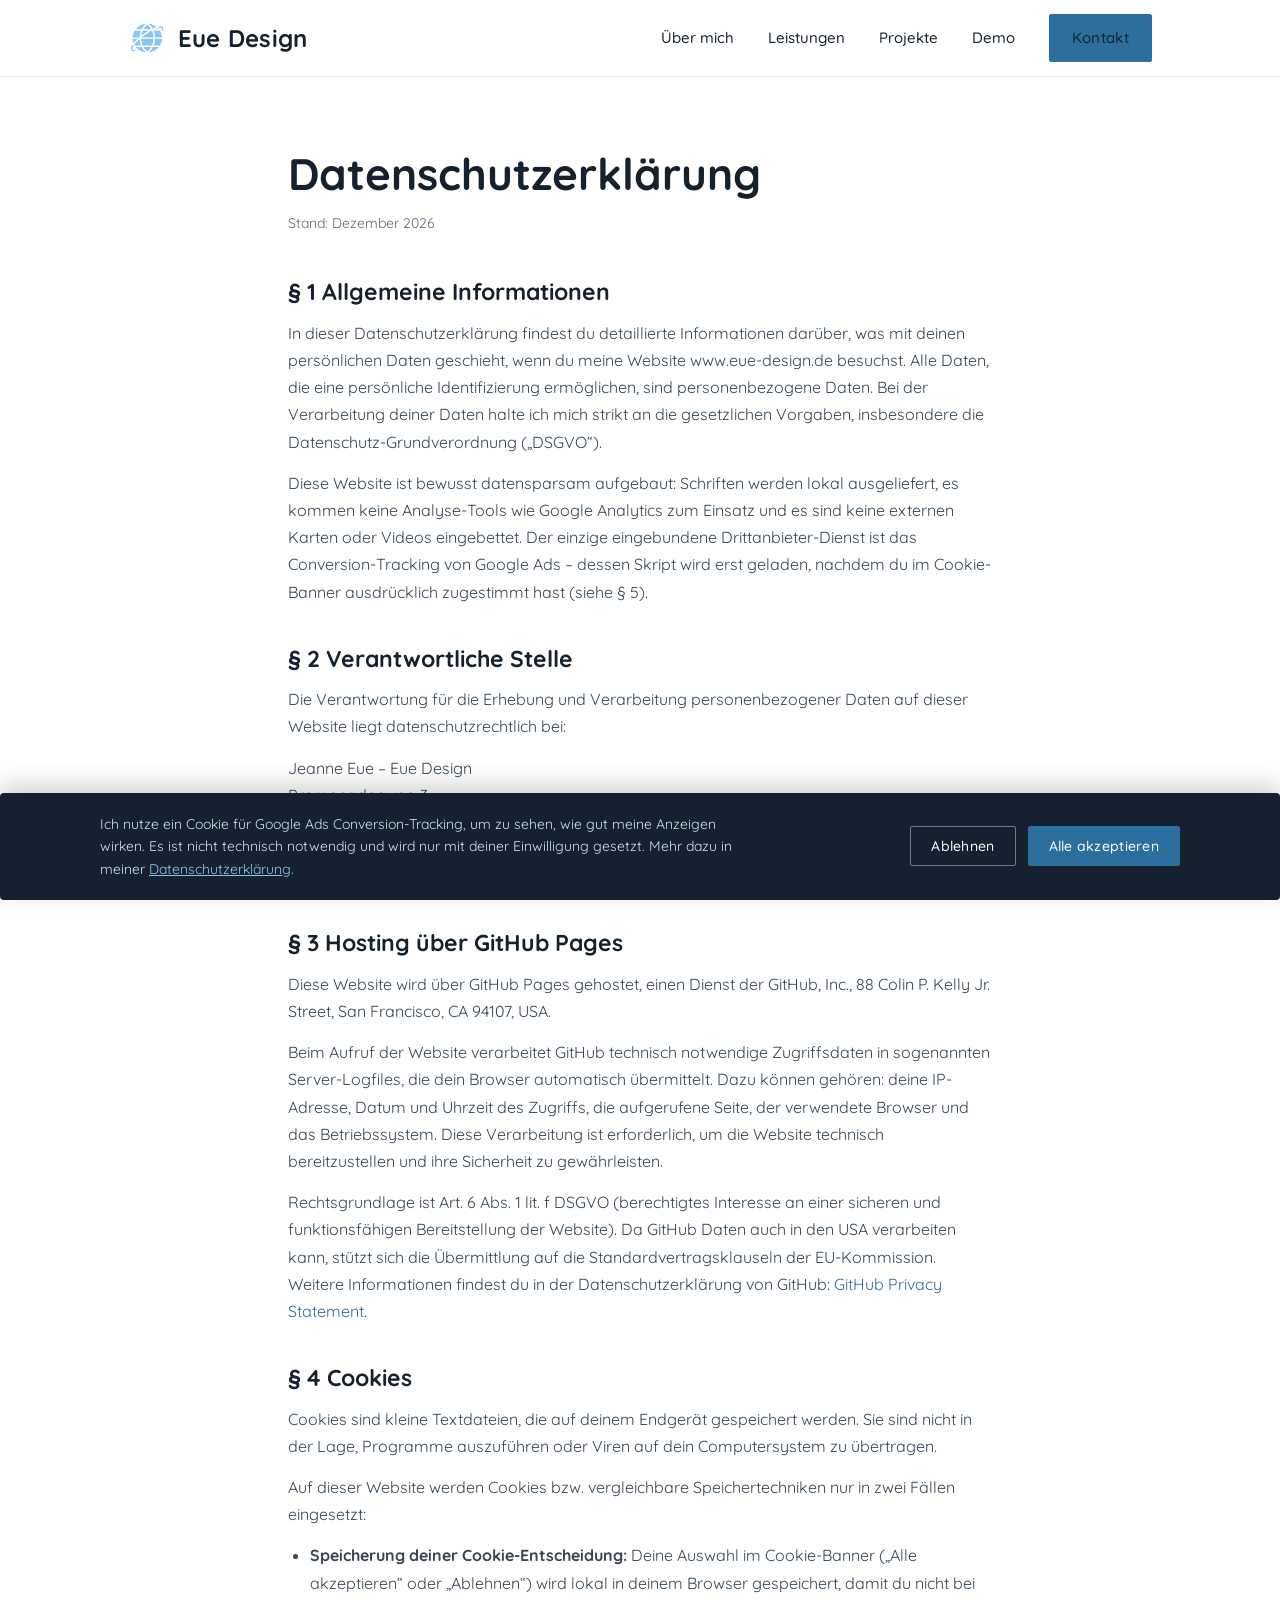
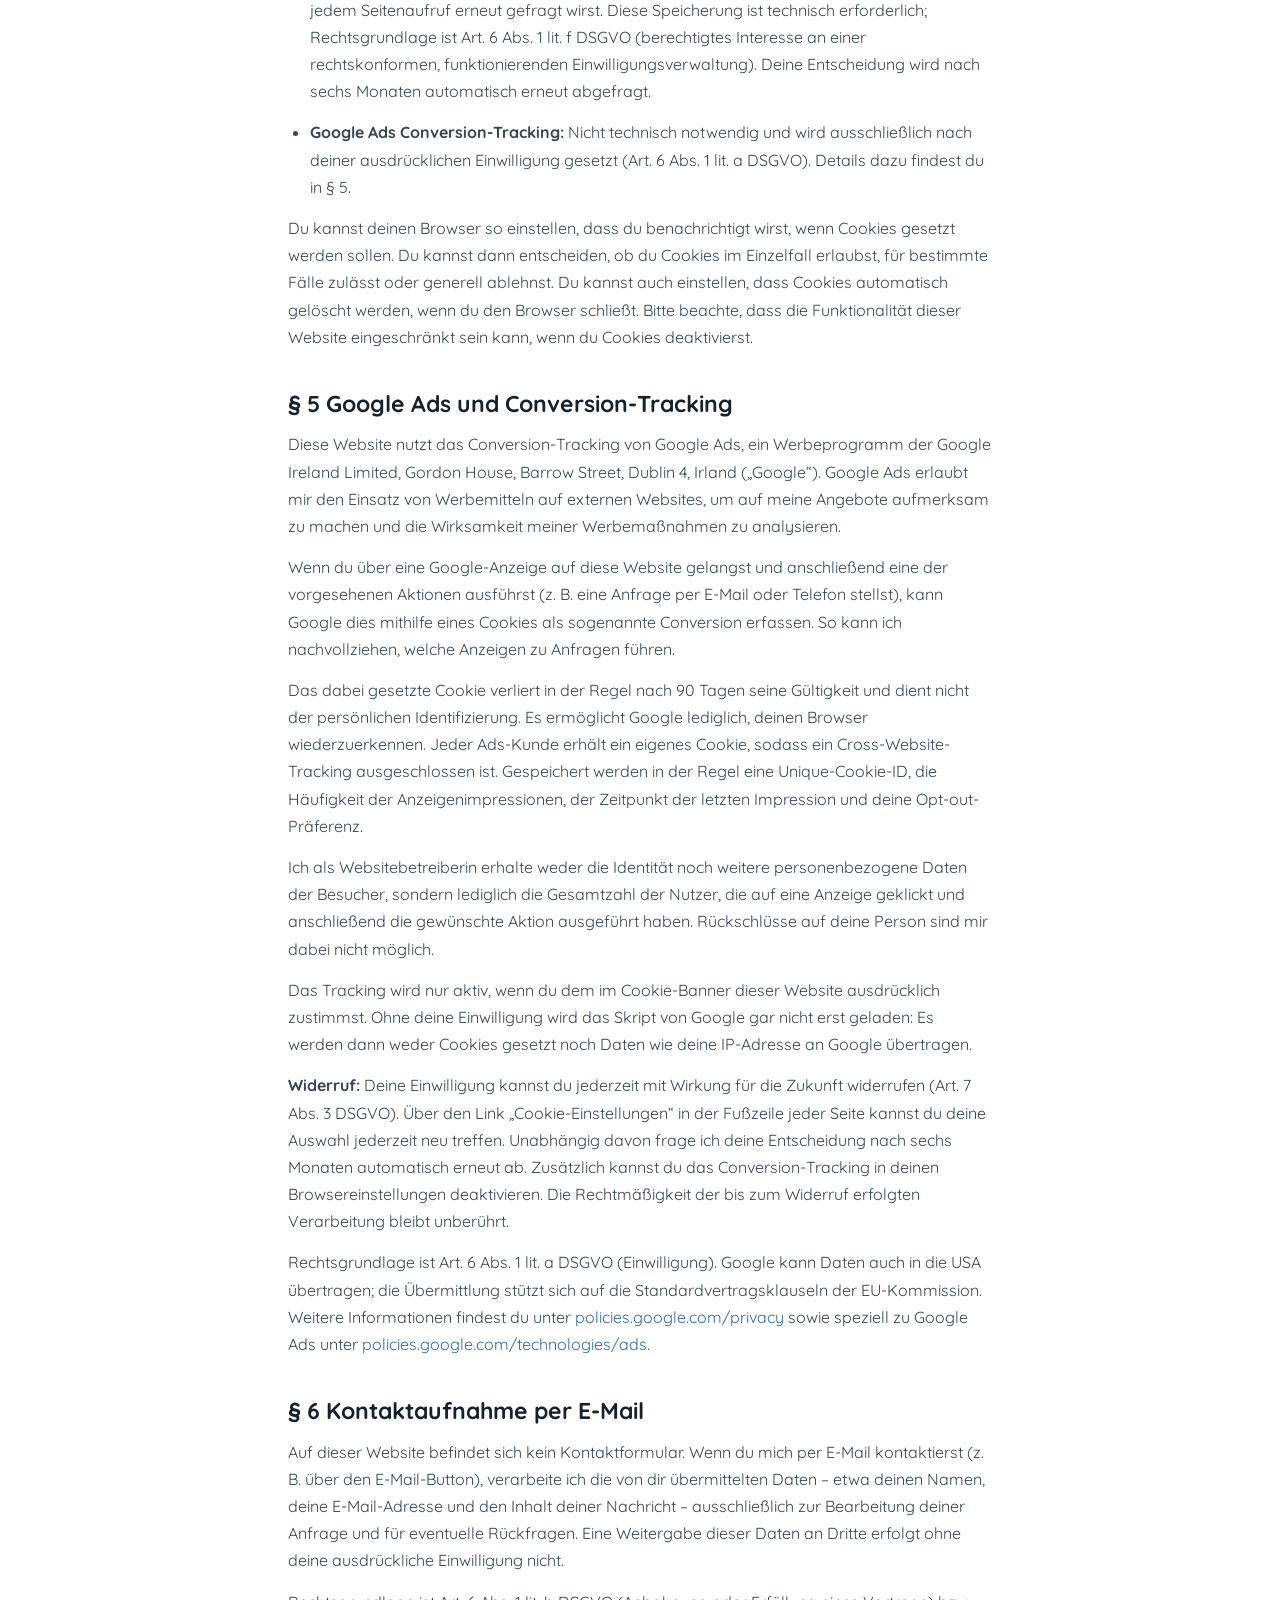
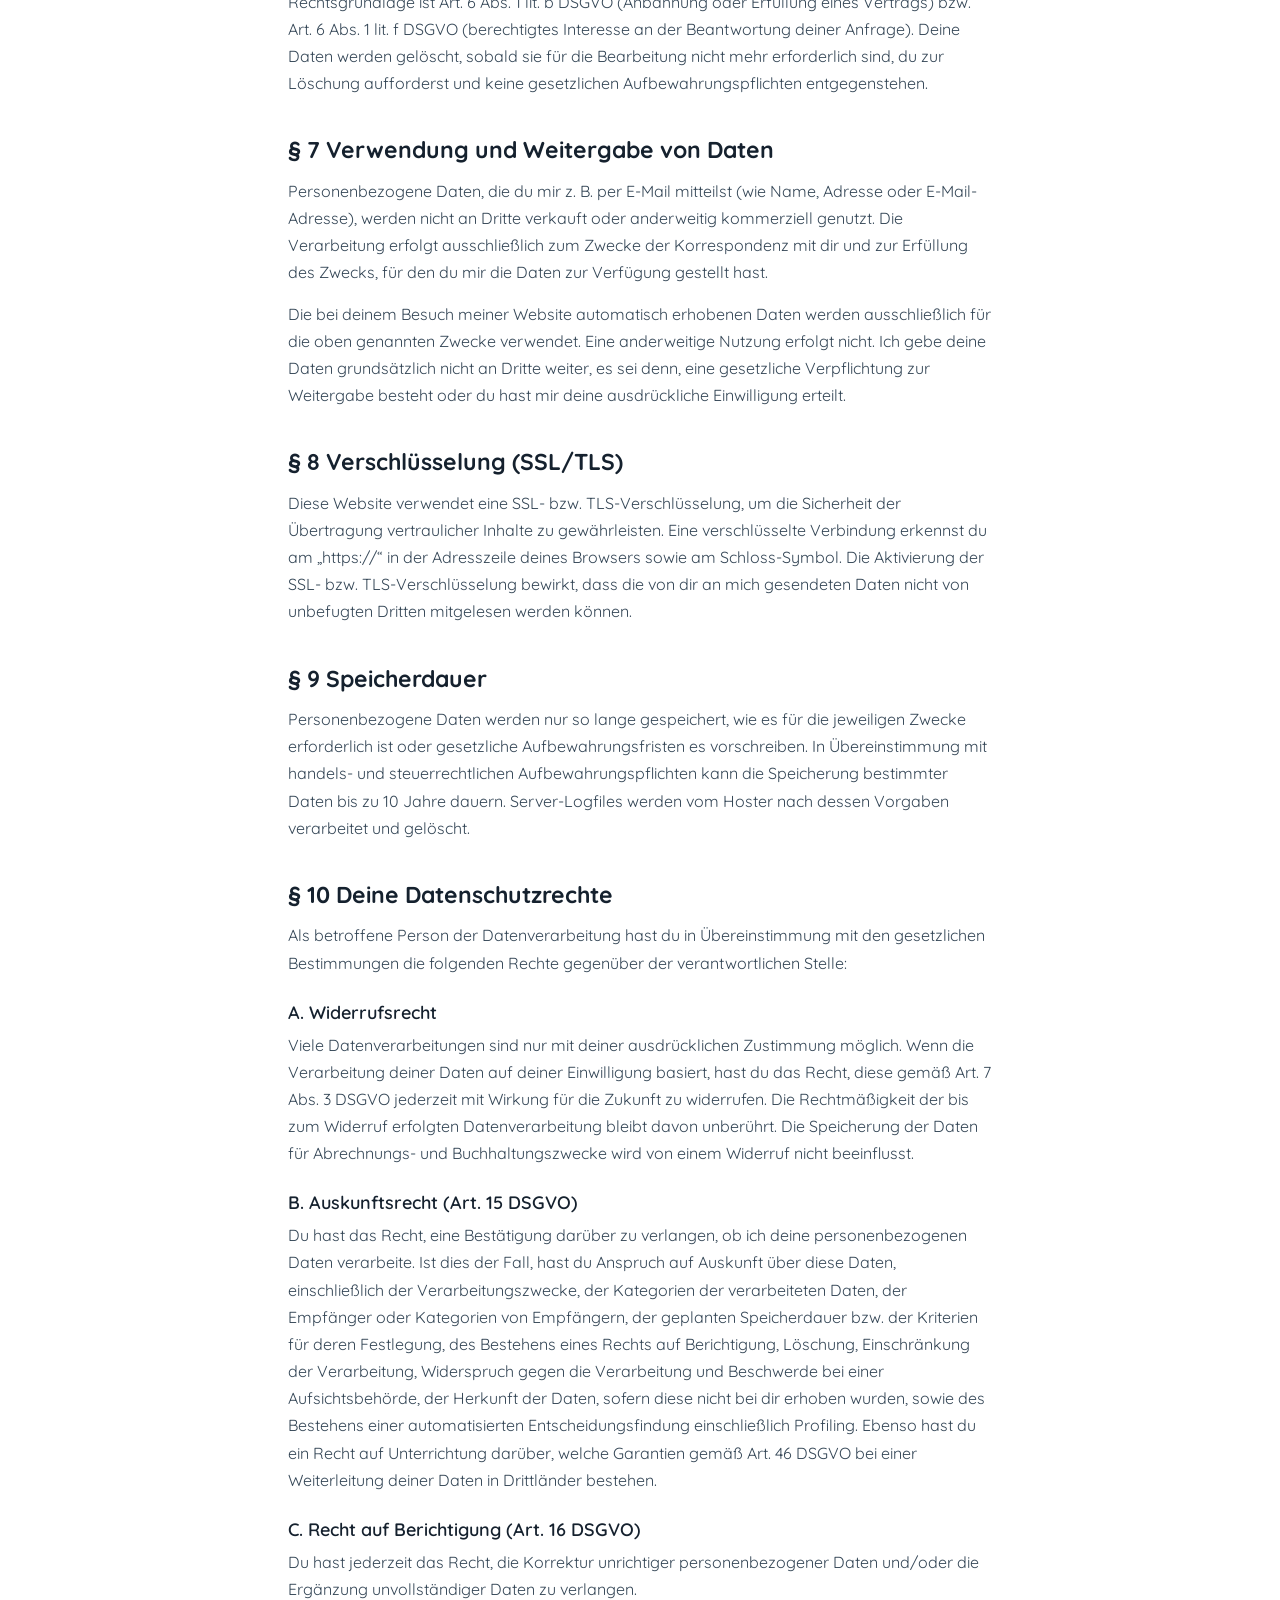
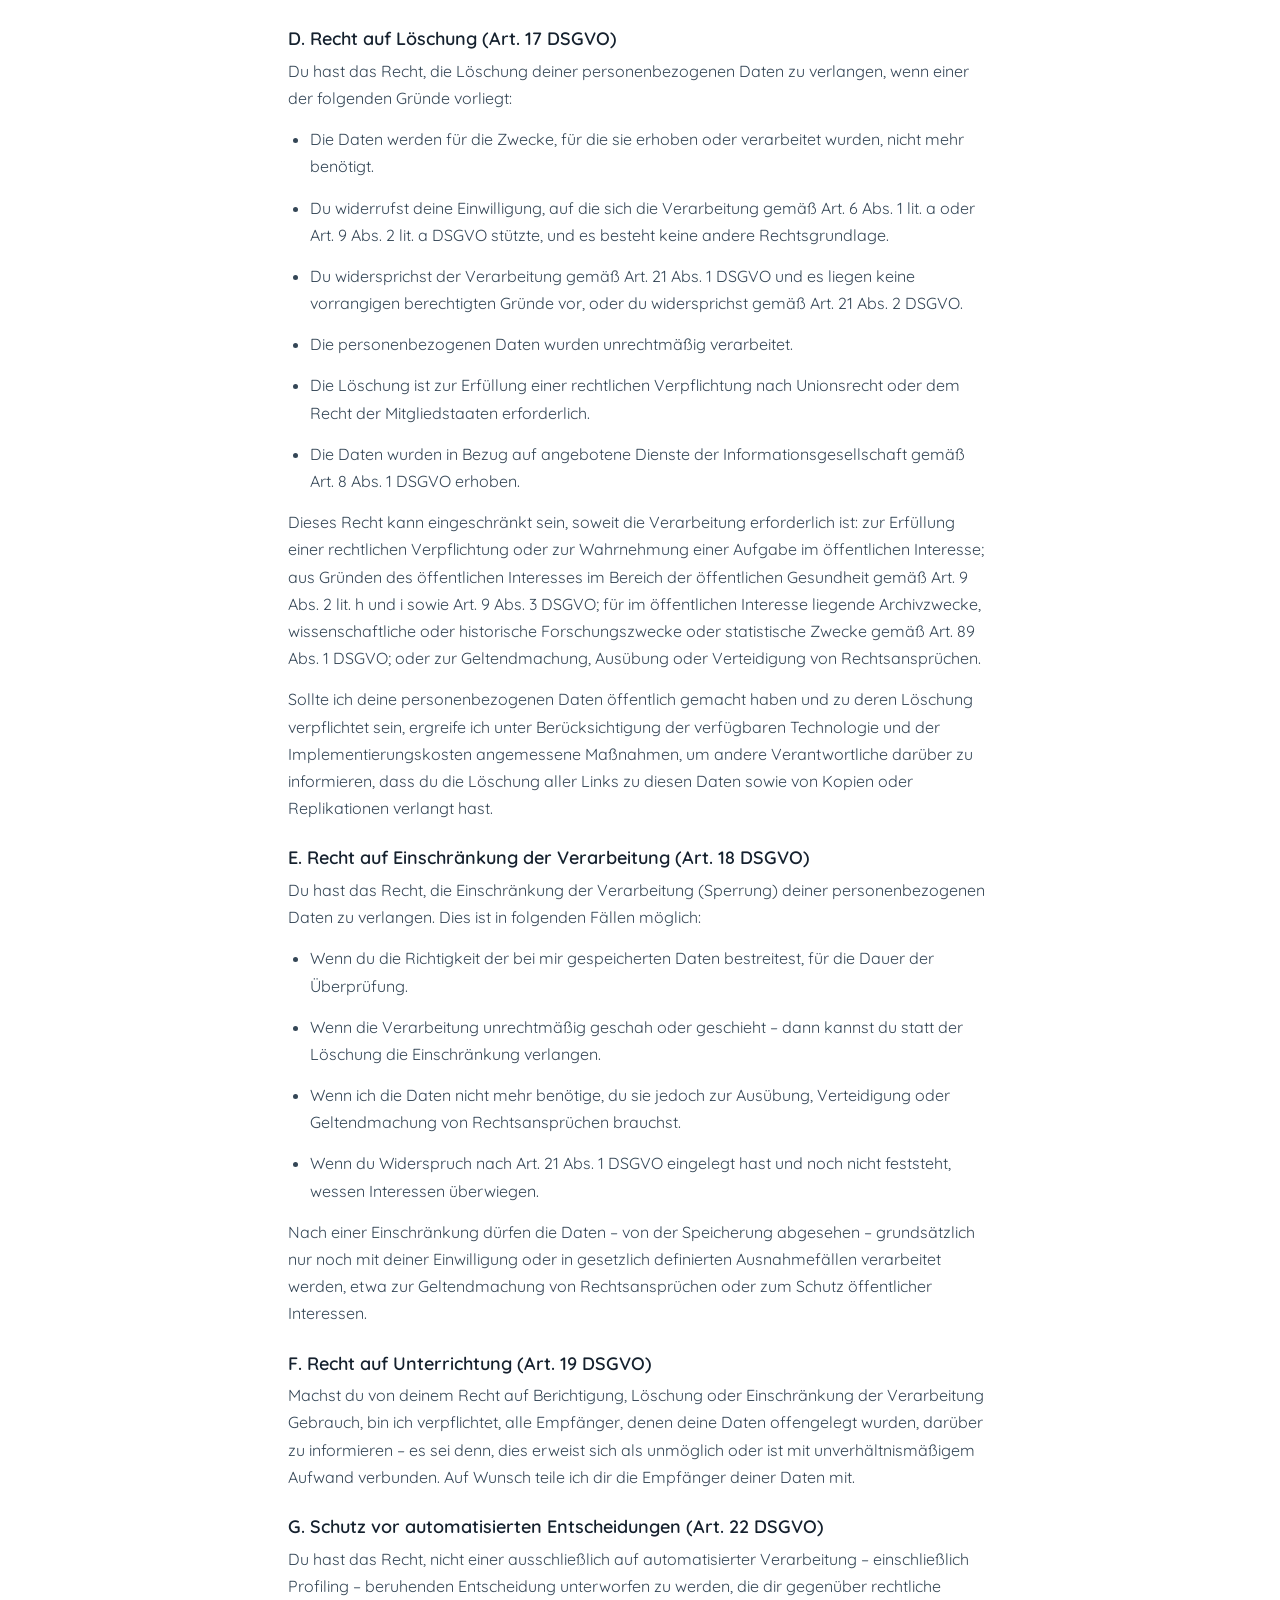
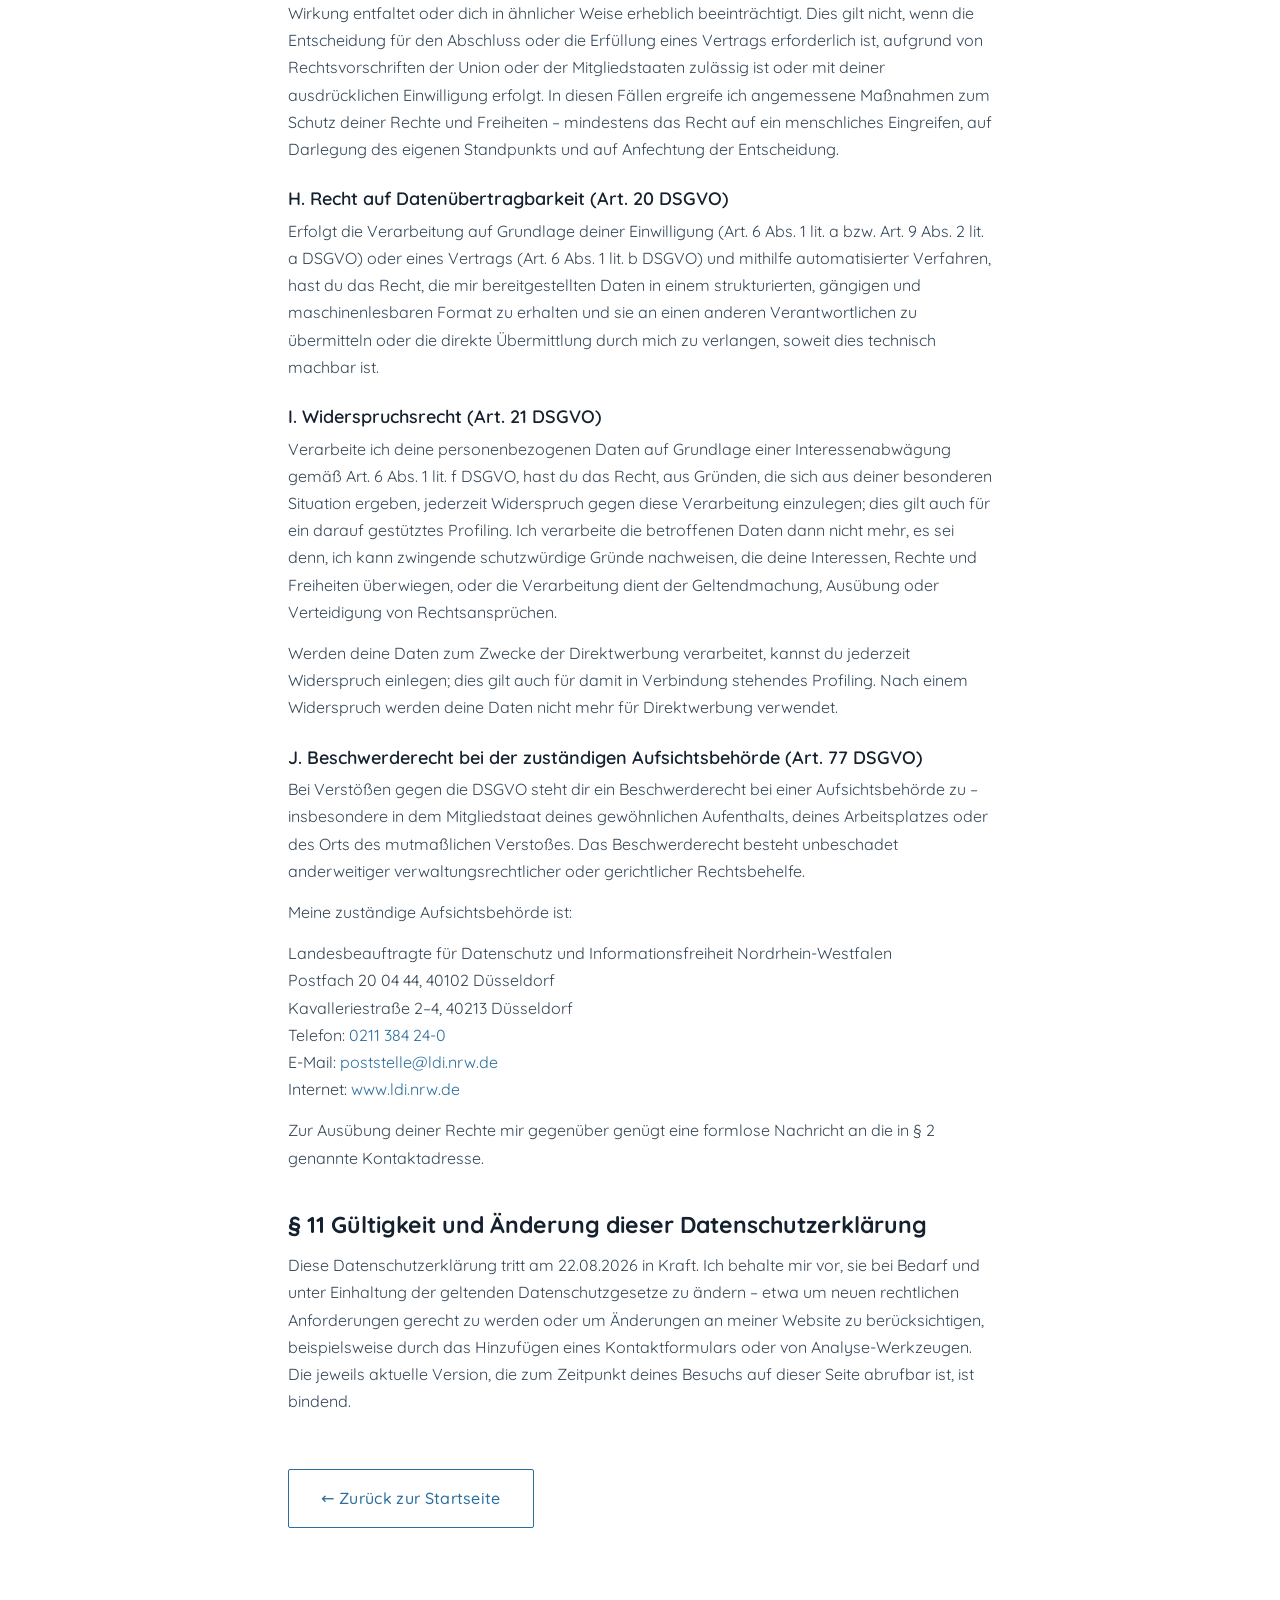
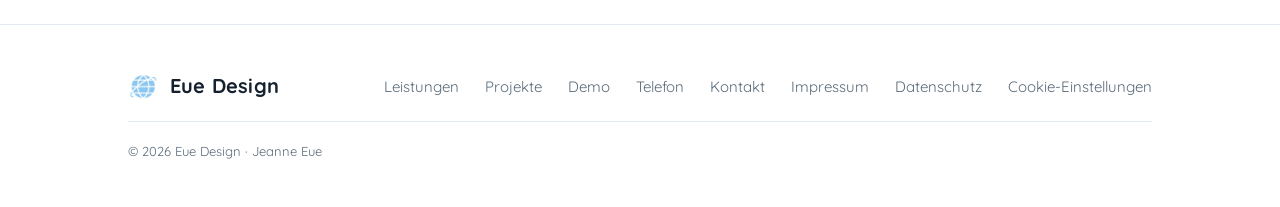
==== commit 6366e047: "Adressänderung" ====
--- a/datenschutz.html
+++ b/datenschutz.html
@@ -57,8 +57,8 @@
       <p>Die Verantwortung für die Erhebung und Verarbeitung personenbezogener Daten auf dieser Website liegt datenschutzrechtlich bei:</p>
       <p>
         Jeanne Eue – Eue Design<br>
-        Kommerscheidter Str. 122<br>
-        52385 Nideggen, Deutschland<br>
+        Promenadenweg 3<br>
+        54516 Wittlich-Dorf, Deutschland<br>
         Telefon: <a href="tel:+4915170875533">+49 1517 0875533</a><br>
         E-Mail: <a href="mailto:kontakt@eue-design.de">kontakt@eue-design.de</a>
       </p>
--- a/styles.css
+++ b/styles.css
@@ -171,8 +171,12 @@
 .hero .wrap { padding-top: 96px; padding-bottom: 96px; position: relative; z-index: 1; }
 .hero-inner { max-width: 680px; }
 .hero h1 {
-  font-size: clamp(40px, 6vw, 62px);
+  font-size: clamp(32px, 6vw, 62px);
   margin-bottom: 22px;
+  /* Lange Wörter wie „unverwechselbar“ dürfen auf schmalen Displays trennen,
+     statt aus der Seite zu laufen. */
+  overflow-wrap: break-word;
+  hyphens: auto;
 }
 .hero h1 .accent { color: var(--accent); }
 .hero .lead {
@@ -263,6 +267,7 @@
 /* --- Pakete -------------------------------------------- */
 .pakete-head { margin-bottom: 36px; }
 .pakete-head h3 { font-size: 26px; }
+.pakete-hinweis { color: var(--muted); font-size: 16px; margin-top: 8px; max-width: 60ch; }
 .pakete {
   display: grid;
   grid-template-columns: repeat(3, 1fr);
@@ -405,10 +410,6 @@
 /* Karte verlinkt auf die Website des Kunden */
 .projekt__link { display: block; color: var(--ink); }
 .projekt__link:hover { color: var(--ink); }
-/* Kundenlogo über dem Projekttitel. Alle Logos auf gleiche Höhe
-   normiert, Breite richtet sich nach dem jeweiligen Logo. */
-.projekt__logo { height: 76px; display: flex; align-items: center; margin-bottom: 20px; }
-.projekt__logo img { height: 100%; width: auto; max-width: 250px; object-fit: contain; }
 .projekt__visit {
   display: inline-flex; align-items: center; gap: .5em;
   margin-top: 16px; color: var(--accent); font-weight: 600; font-size: 16px;
@@ -416,6 +417,11 @@
 .projekt__arw { transition: transform .2s; }
 .projekt:hover .projekt__arw { transform: translateX(4px); }
 .projekt:hover .projekt__visit { color: var(--accent-d); }
+/* Kundenlogo füllt die Bildfläche der Karte. Heller Grund, damit die
+   Logos mit ihren eigenen Farben wirken; der Innenabstand hält sie von
+   den Kanten fern, damit sie nicht gedrängt aussehen. */
+/* Projektbild: Mockup auf weißem Grund, randlos in der Karte. */
+.projekt .thumb { background: #fff; }
 
 /* =========================================================
    Demo (Sektion #demo auf der Startseite)
@@ -493,6 +499,79 @@
   .demo-grid { grid-template-columns: 1fr; gap: 32px; }
   .demo-card { max-width: 360px; }
 }
+
+/* --- Ablauf -------------------------------------------- */
+.ablauf-grid { display: grid; grid-template-columns: repeat(4, 1fr); gap: 24px; }
+.schritt {
+  background: var(--paper); border: 1px solid var(--divider); border-radius: 4px;
+  padding: 30px 26px;
+}
+.schritt .num {
+  display: block; font-family: var(--font-display);
+  font-size: 15px; color: var(--sky); font-weight: 700; margin-bottom: 10px;
+}
+.schritt h3 { font-size: 19px; margin-bottom: 8px; }
+.schritt p { font-size: 15px; color: var(--muted); }
+
+/* --- Häufige Fragen ------------------------------------ */
+.faq { max-width: 820px; }
+.faq details {
+  background: var(--paper); border: 1px solid var(--divider); border-radius: 4px;
+  margin-bottom: 12px;
+}
+/* Die Frage ist eine echte Überschrift (h3) – Screenreader können die
+   Fragen damit wie jede andere Gliederung anspringen. Das Plus/Minus ist
+   rein dekorativ und per aria-hidden aus dem Vorlesefluss genommen; den
+   Auf-/Zu-Zustand meldet der Browser über details/summary von selbst. */
+.faq summary {
+  cursor: pointer; list-style: none;
+  display: flex; align-items: center; justify-content: space-between; gap: 20px;
+  padding: 18px 24px;
+}
+.faq summary::-webkit-details-marker { display: none; }
+.faq__frage {
+  font-family: var(--font-display); font-weight: 700; font-size: 18px;
+  color: var(--ink); line-height: 1.35; margin: 0;
+}
+.faq__zeichen {
+  flex: none; position: relative; width: 18px; height: 18px;
+}
+.faq__zeichen::before, .faq__zeichen::after {
+  content: ''; position: absolute; left: 0; top: 8px;
+  width: 18px; height: 2px; background: var(--accent);
+  transition: transform .2s;
+}
+.faq__zeichen::after { transform: rotate(90deg); }
+.faq details[open] .faq__zeichen::after { transform: rotate(0deg); }
+.faq summary:hover .faq__frage { color: var(--accent); }
+.faq summary:focus-visible { outline: 3px solid var(--accent); outline-offset: 2px; border-radius: 4px; }
+.faq details p { padding: 0 24px 22px; color: #344656; font-size: 16px; max-width: 70ch; }
+
+/* --- Kontaktbereich ------------------------------------ */
+.kontakt-aktionen {
+  display: flex; flex-wrap: wrap; justify-content: center; gap: 16px; margin-top: 4px;
+}
+.cta .kontakt-aktionen .btn-ghost { border-color: rgba(255,255,255,0.45); color: #fff; background: transparent; }
+.cta .kontakt-aktionen .btn-ghost:hover { background: rgba(255,255,255,0.12); color: #fff; }
+.cta .kontakt-hinweis { font-size: 15px; color: #9fb4c8; margin: 20px auto 0; }
+
+.kontakt-direkt {
+  display: flex; flex-wrap: wrap; justify-content: center; align-items: center;
+  gap: 10px 26px; margin-top: 34px; font-size: 16px;
+}
+.kontakt-direkt span { color: #9fb4c8; }
+.kontakt-direkt a { color: var(--sky); font-weight: 600; }
+.kontakt-direkt a:hover { color: #fff; }
+
+/* --- Feste Kontaktleiste am Telefon --------------------- */
+.mobile-cta {
+  display: none;
+  position: fixed; left: 0; right: 0; bottom: 0; z-index: 60;
+  background: var(--ink); padding: 11px 14px; gap: 10px;
+  box-shadow: 0 -8px 24px rgba(21,33,46,0.22);
+}
+.mobile-cta .btn { flex: 1; text-align: center; padding: 13px 10px; font-size: 15px; }
+.mobile-cta .btn-ghost { background: #fff; border-color: #fff; color: var(--ink); }
 
 /* --- Kontakt CTA --------------------------------------- */
 .cta {
@@ -551,6 +630,7 @@
 /* --- Responsive ---------------------------------------- */
 @media (max-width: 900px) {
   .bausteine { grid-template-columns: repeat(2, 1fr); }
+  .ablauf-grid { grid-template-columns: repeat(2, 1fr); }
   .pakete { grid-template-columns: 1fr; }
   .about-grid { grid-template-columns: 1fr; gap: 36px; }
   .wartung-grid, .projekte-grid { grid-template-columns: 1fr; }
@@ -566,6 +646,9 @@
   }
   .nav-toggle { display: block; }
   .bausteine { grid-template-columns: 1fr; }
+  .ablauf-grid { grid-template-columns: 1fr; }
+  .mobile-cta { display: flex; }
+  body { padding-bottom: 72px; }   /* Platz für die feste Leiste */
   section { padding: 64px 0; }
   .hero .wrap { padding-top: 64px; padding-bottom: 64px; }
   .demo-meta { gap: 6px 20px; margin-top: -16px; }
